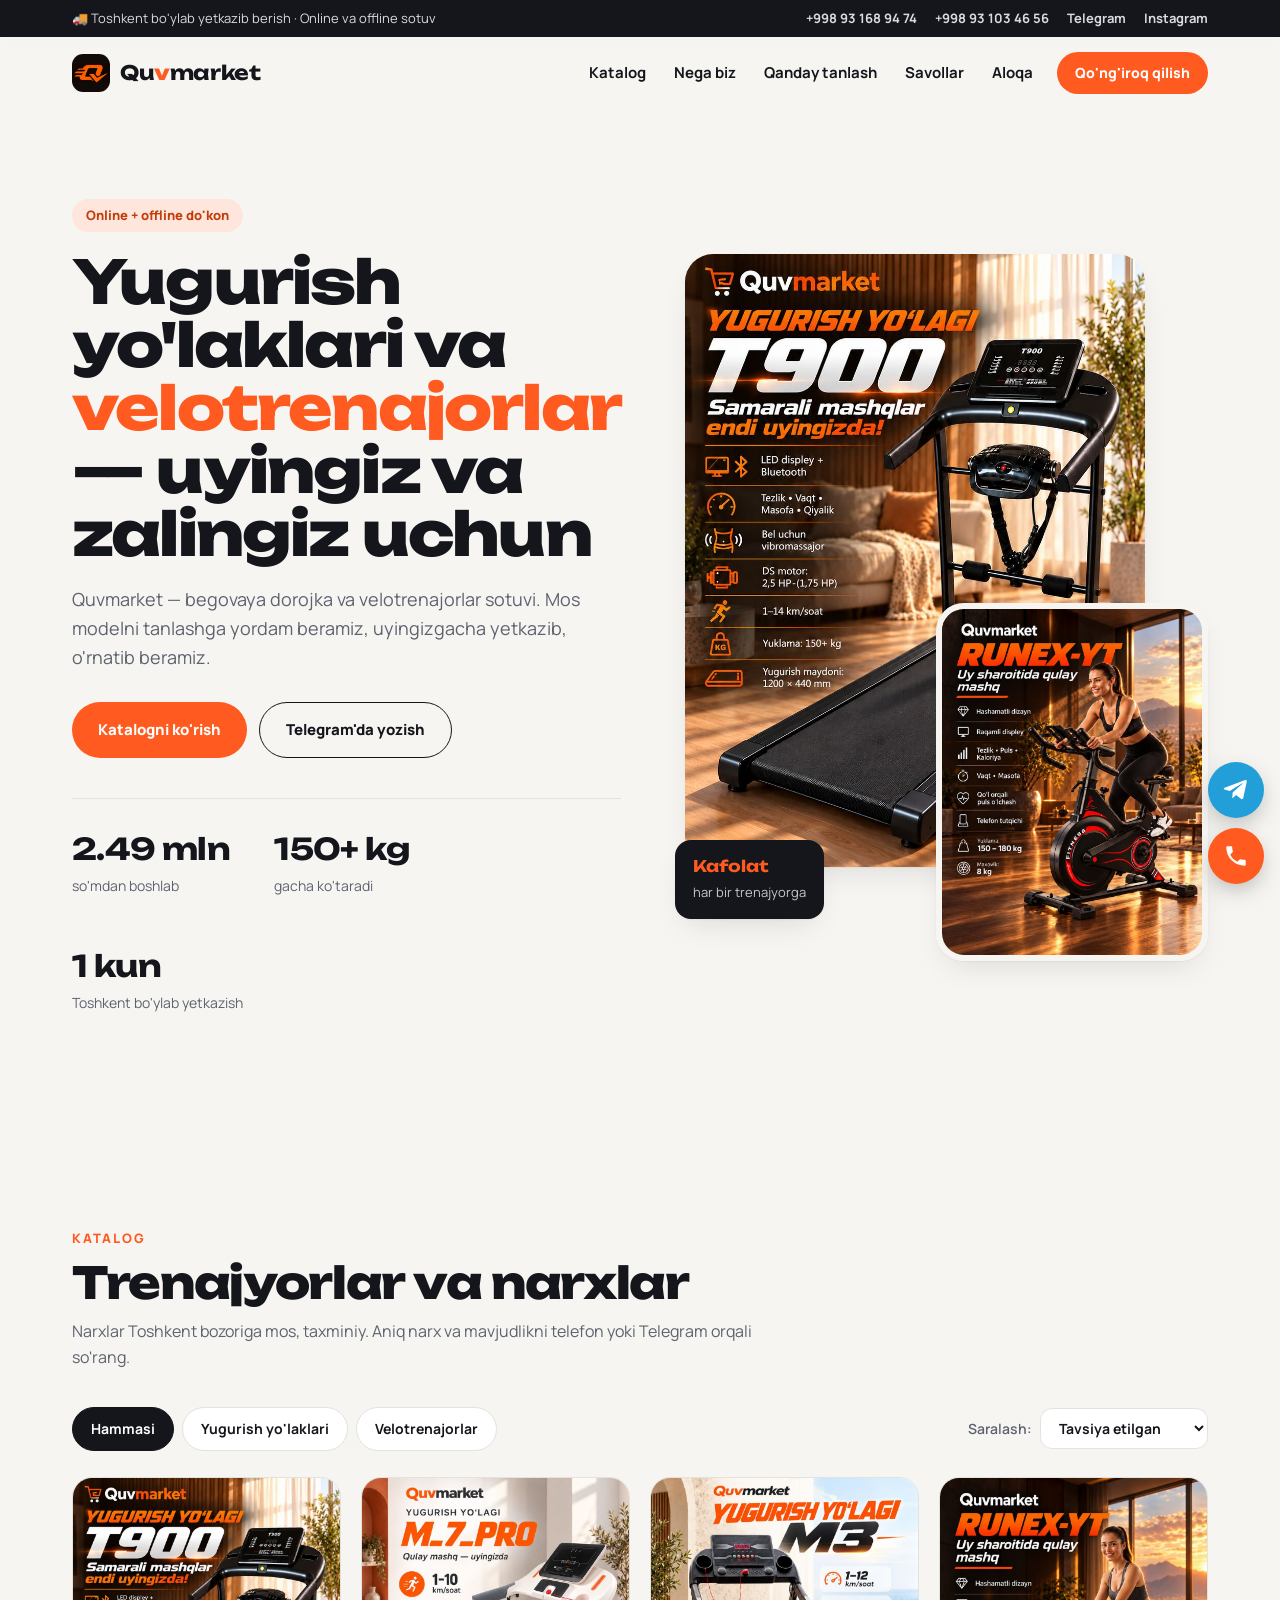
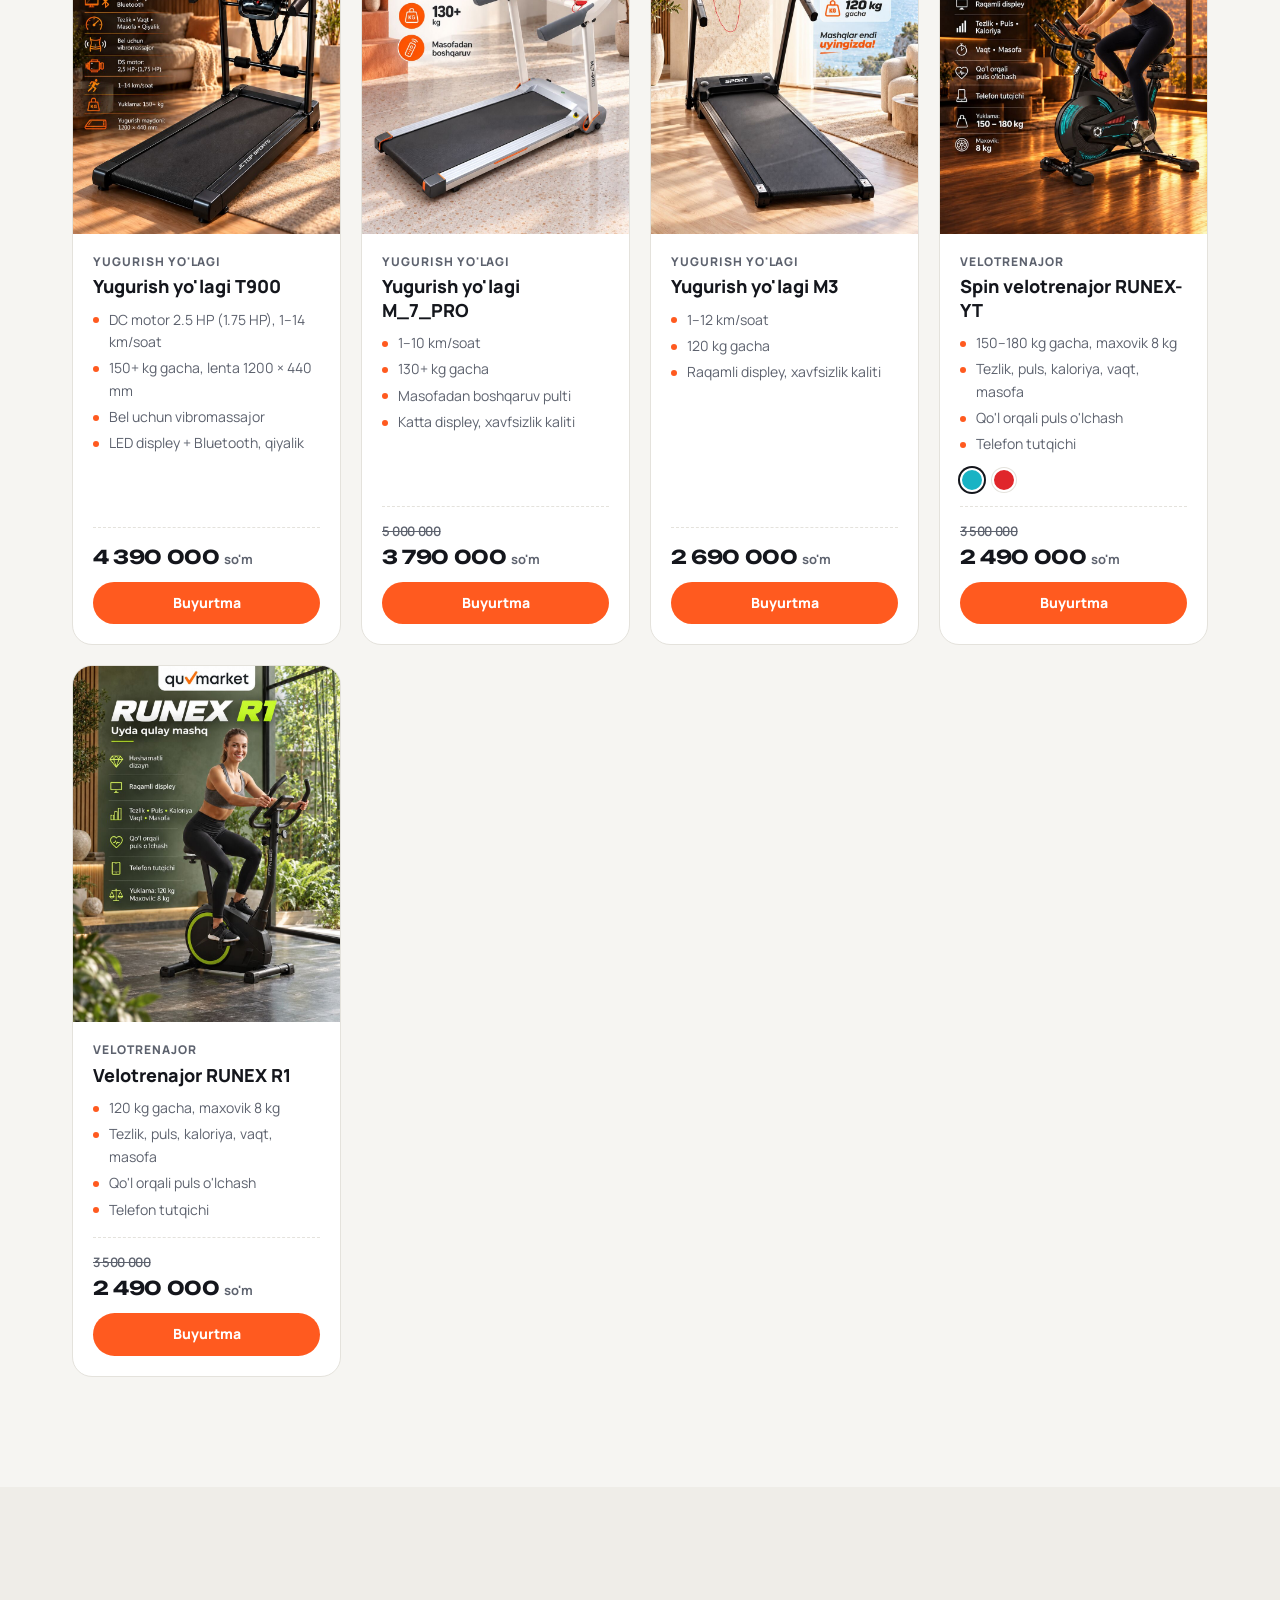
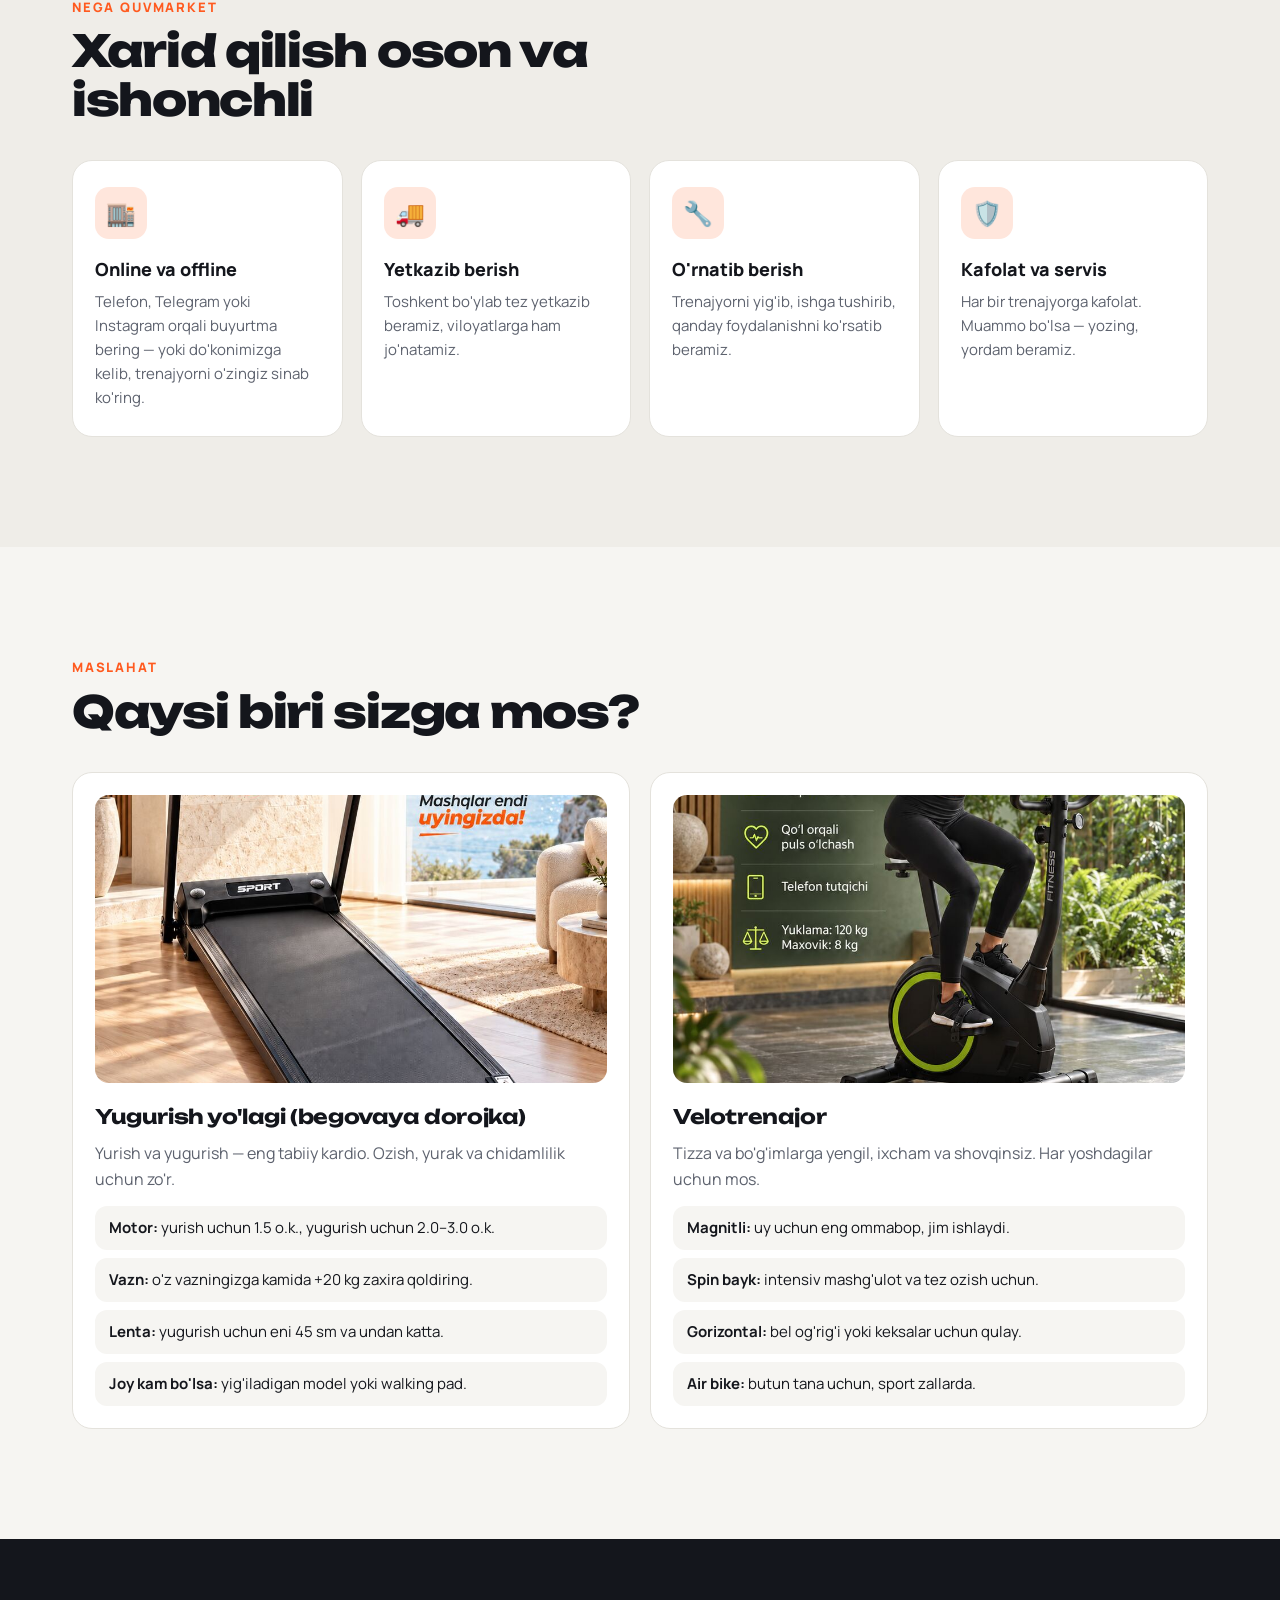
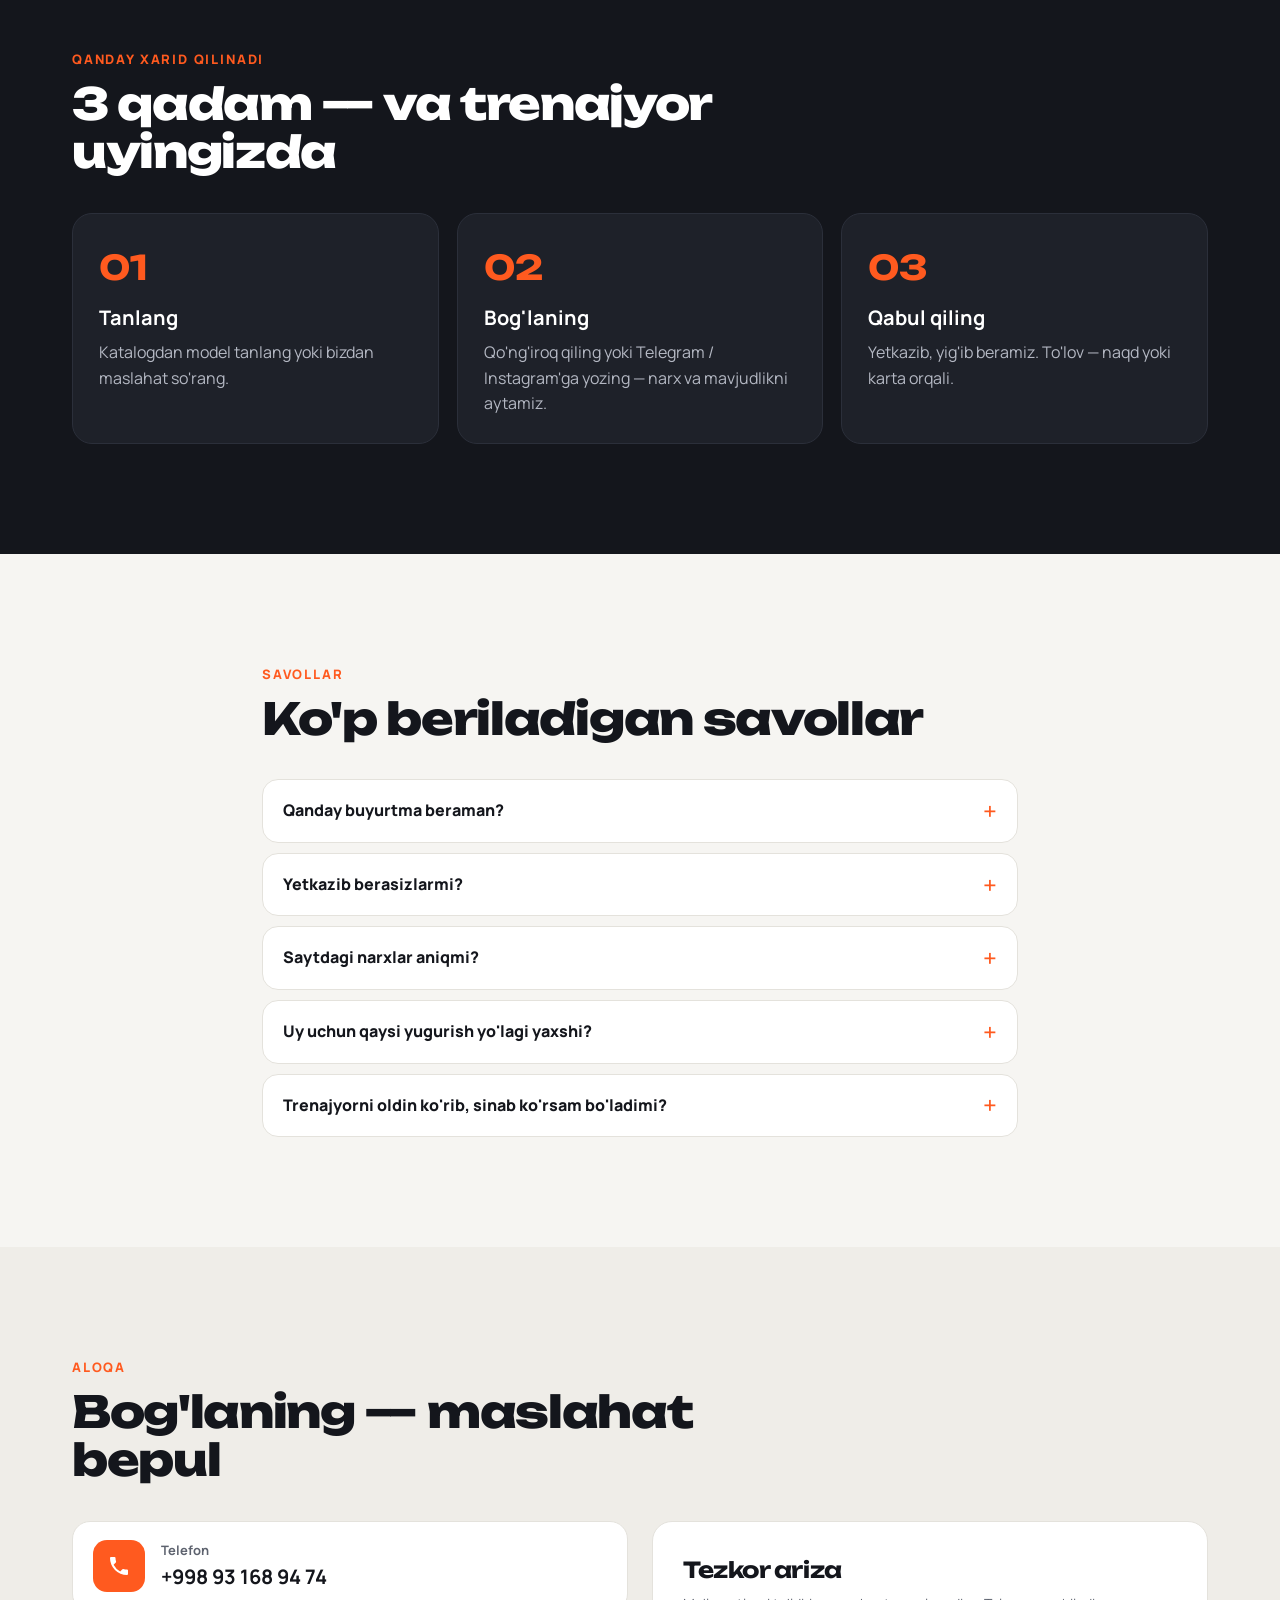
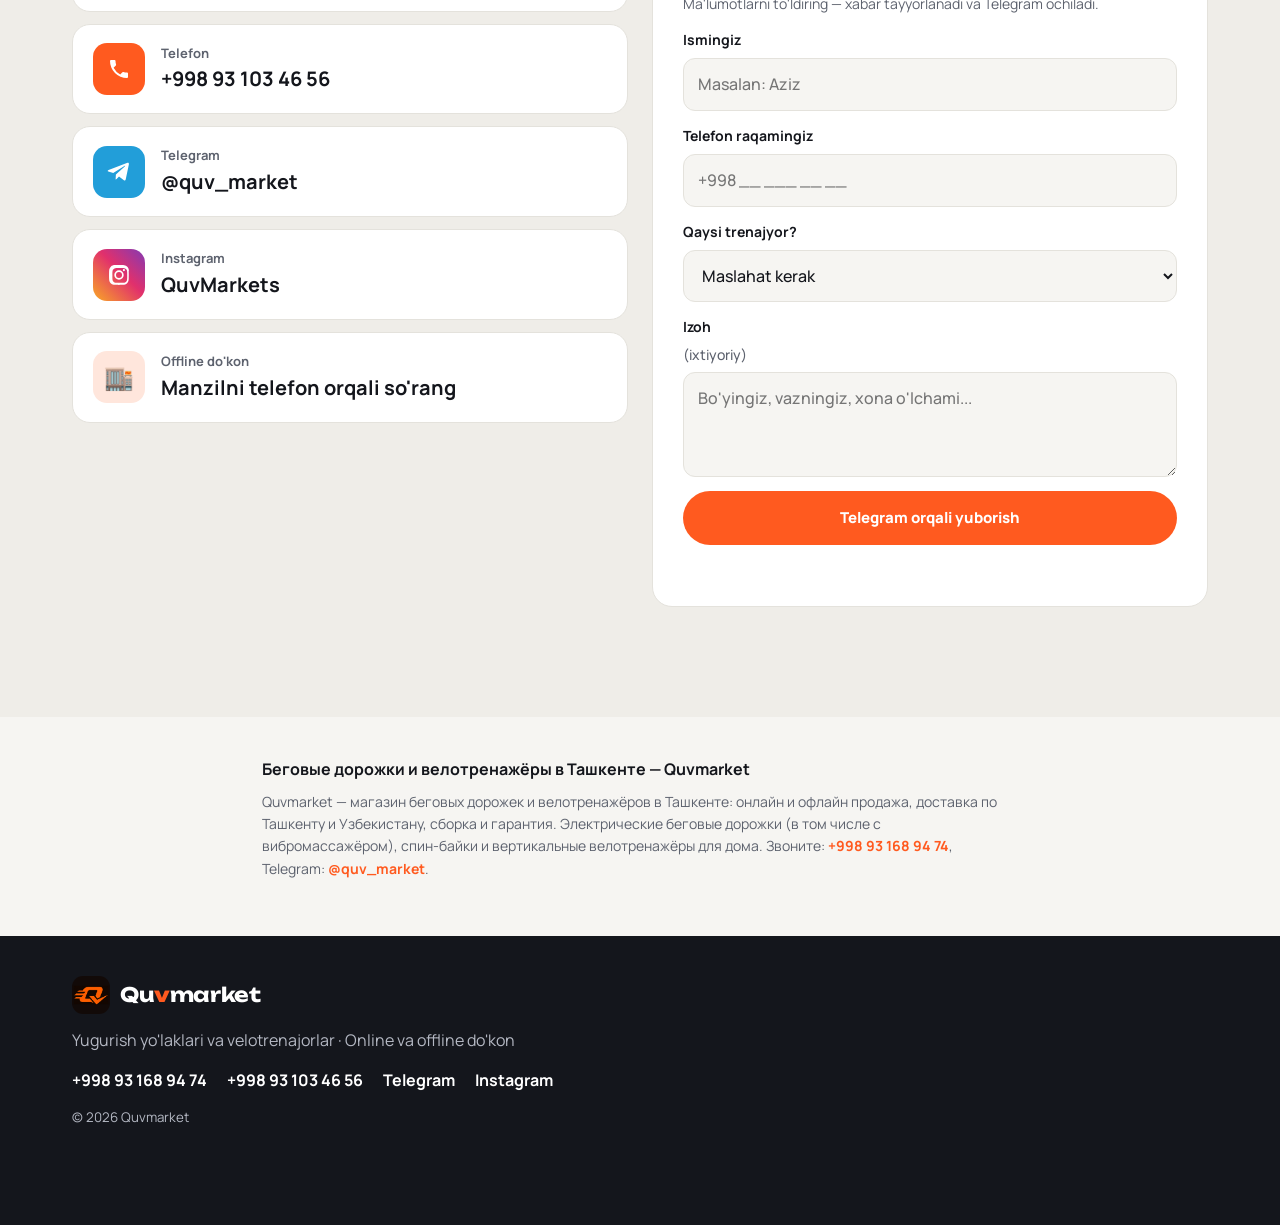
==== quvmarkets/index.html @ feb209aa "Quvmarket: add M_7_PRO treadmill (3 790 000, was 5 000 000) Co-Authored-By: Claude Opus 5.5 <noreply" ====
<!doctype html>
<html lang="uz">
<head>
  <meta charset="utf-8">
  <meta name="viewport" content="width=device-width, initial-scale=1">
  <title>Quvmarket — Yugurish yo'laklari (begovaya dorojka) va velotrenajorlar Toshkentda</title>
  <meta name="description" content="Quvmarket — yugurish yo'laklari (begovaya dorojka) va velotrenajorlar do'koni. Online va offline sotuv, Toshkent bo'ylab yetkazib berish. Narxlar 2 490 000 so'mdan. ☎ +998 93 168 94 74">
  <meta name="keywords" content="begovaya dorojka, yugurish yo'lagi, velotrenajor, беговая дорожка Ташкент, велотренажер Ташкент, trenajyor sotib olish, spin bike, Quvmarket, quvmarkets">
  <meta name="robots" content="index, follow">
  <link rel="canonical" href="https://gaybu11a.github.io/kostafit-site/quvmarkets/">
  <meta name="theme-color" content="#14161c">
  <link rel="icon" href="favicon.png" type="image/png">
  <!-- Google Search Console tasdiqlash kodi (kerak bo'lsa izohdan chiqaring) -->
  <!-- <meta name="google-site-verification" content="KODNI_SHU_YERGA"> -->

  <!-- Telegram / Instagram / Facebook'da ulashilganda ko'rinishi -->
  <meta property="og:type" content="website">
  <meta property="og:locale" content="uz_UZ">
  <meta property="og:site_name" content="Quvmarket">
  <meta property="og:title" content="Quvmarket — Yugurish yo'laklari va velotrenajorlar">
  <meta property="og:description" content="Online va offline do'kon. Uy va zal uchun trenajyorlar, Toshkent bo'ylab yetkazib berish.">
  <meta property="og:url" content="https://gaybu11a.github.io/kostafit-site/quvmarkets/">
  <meta property="og:image" content="https://gaybu11a.github.io/kostafit-site/quvmarkets/img/products/yugurish-yolagi-t900.jpg">
  <meta name="twitter:card" content="summary_large_image">

  <!-- Google uchun do'kon kartochkasi -->
  <script type="application/ld+json">
  {
    "@context": "https://schema.org",
    "@type": "SportingGoodsStore",
    "name": "Quvmarket",
    "description": "Yugurish yo'laklari (begovaya dorojka) va velotrenajorlar do'koni. Online va offline sotuv.",
    "url": "https://gaybu11a.github.io/kostafit-site/quvmarkets/",
    "logo": "https://gaybu11a.github.io/kostafit-site/quvmarkets/img/logo.jpg",
    "image": "https://gaybu11a.github.io/kostafit-site/quvmarkets/img/products/yugurish-yolagi-t900.jpg",
    "telephone": ["+998931689474", "+998931034656"],
    "priceRange": "2 490 000 – 4 390 000 so'm",
    "currenciesAccepted": "UZS",
    "sameAs": ["https://t.me/quv_market", "https://www.instagram.com/quvmarkets/"],
    "address": { "@type": "PostalAddress", "addressLocality": "Toshkent", "addressCountry": "UZ" },
    "areaServed": "UZ"
  }
  </script>
  <script type="application/ld+json">
  {
    "@context": "https://schema.org",
    "@type": "FAQPage",
    "mainEntity": [
      { "@type": "Question", "name": "Qanday buyurtma beraman?",
        "acceptedAnswer": { "@type": "Answer", "text": "+998 93 168 94 74 yoki +998 93 103 46 56 raqamiga qo'ng'iroq qiling yoki Telegram (@quv_market) va Instagram (QuvMarkets) orqali yozing. Do'konimizga kelib ham xarid qilishingiz mumkin." } },
      { "@type": "Question", "name": "Yetkazib berasizlarmi?",
        "acceptedAnswer": { "@type": "Answer", "text": "Ha, Toshkent bo'ylab yetkazib beramiz, viloyatlarga ham jo'natamiz. Narx va muddatni telefon orqali aniqlashtiring." } },
      { "@type": "Question", "name": "Uy uchun qaysi yugurish yo'lagi yaxshi?",
        "acceptedAnswer": { "@type": "Answer", "text": "Ko'pchilik uchun 2.0–2.5 o.k. motorli, 120–130 kg gacha ko'taradigan, yig'iladigan model yetarli. Kam joy bo'lsa — walking pad." } }
    ]
  }
  </script>

  <link rel="preconnect" href="https://fonts.googleapis.com">
  <link rel="preconnect" href="https://fonts.gstatic.com" crossorigin>
  <link href="https://fonts.googleapis.com/css2?family=Unbounded:wght@500;700;800&family=Manrope:wght@400;500;600;700;800&display=swap" rel="stylesheet">
  <link rel="stylesheet" href="css/style.css">
</head>
<body>

  <!-- ===== TOP BAR ===== -->
  <div class="topbar">
    <div class="wrap topbar__inner">
      <span>🚚 Toshkent bo'ylab yetkazib berish · Online va offline sotuv</span>
      <div class="topbar__links">
        <a href="tel:+998931689474">+998 93 168 94 74</a>
        <a href="tel:+998931034656">+998 93 103 46 56</a>
        <a href="https://t.me/quv_market" target="_blank" rel="noopener">Telegram</a>
        <a href="https://www.instagram.com/quvmarkets/" target="_blank" rel="noopener">Instagram</a>
      </div>
    </div>
  </div>

  <!-- ===== NAV ===== -->
  <header class="nav" id="nav">
    <div class="wrap nav__inner">
      <a href="#top" class="logo" aria-label="Quvmarket bosh sahifa">
        <img class="logo__mark" src="img/logo-mark.png" alt="" width="38" height="38">
        <span>Qu<b>v</b>market</span>
      </a>
      <nav class="nav__links" id="navLinks">
        <a href="#katalog">Katalog</a>
        <a href="#afzallik">Nega biz</a>
        <a href="#tanlash">Qanday tanlash</a>
        <a href="#savollar">Savollar</a>
        <a href="#aloqa">Aloqa</a>
      </nav>
      <a href="tel:+998931689474" class="btn btn--sm nav__call">Qo'ng'iroq qilish</a>
      <button class="burger" id="burger" aria-label="Menyu" aria-expanded="false"><span></span><span></span></button>
    </div>
  </header>

  <main>
  <!-- ===== HERO ===== -->
  <section class="hero" id="top">
    <div class="wrap hero__inner">
      <div class="hero__text">
        <p class="pill">Online + offline do'kon</p>
        <h1>Yugurish yo'laklari va <span class="hl">velotrenajorlar</span> — uyingiz va zalingiz uchun</h1>
        <p class="hero__lead">Quvmarket — begovaya dorojka va velotrenajorlar sotuvi. Mos modelni tanlashga yordam beramiz, uyingizgacha yetkazib, o'rnatib beramiz.</p>
        <div class="hero__cta">
          <a href="#katalog" class="btn">Katalogni ko'rish</a>
          <a href="https://t.me/quv_market" target="_blank" rel="noopener" class="btn btn--ghost">Telegram'da yozish</a>
        </div>
        <ul class="hero__facts">
          <li><b>2.49 mln</b><span>so'mdan boshlab</span></li>
          <li><b>150+ kg</b><span>gacha ko'taradi</span></li>
          <li><b>1 kun</b><span>Toshkent bo'ylab yetkazish</span></li>
        </ul>
      </div>
      <div class="hero__media">
        <img class="hero__img hero__img--main" src="img/products/yugurish-yolagi-t900.jpg" alt="T900 yugurish yo'lagi — Quvmarket" width="900" height="1200">
        <img class="hero__img hero__img--side" src="img/products/runex-yt-qizil.jpg" alt="RUNEX-YT velotrenajor — Quvmarket" width="900" height="1200">
        <div class="hero__badge"><b>Kafolat</b><span>har bir trenajyorga</span></div>
      </div>
    </div>
  </section>

  <!-- ===== CATALOG ===== -->
  <section class="section" id="katalog">
    <div class="wrap">
      <div class="section__head">
        <p class="eyebrow">Katalog</p>
        <h2 class="title">Trenajyorlar va narxlar</h2>
        <p class="section__sub">Narxlar Toshkent bozoriga mos, taxminiy. Aniq narx va mavjudlikni telefon yoki Telegram orqali so'rang.</p>
      </div>

      <div class="toolbar">
        <div class="tabs" role="tablist" aria-label="Kategoriya">
          <button class="tab is-active" data-filter="all" role="tab" aria-selected="true">Hammasi</button>
          <button class="tab" data-filter="treadmill" role="tab" aria-selected="false">Yugurish yo'laklari</button>
          <button class="tab" data-filter="bike" role="tab" aria-selected="false">Velotrenajorlar</button>
        </div>
        <label class="sort">
          <span>Saralash:</span>
          <select id="sort">
            <option value="default">Tavsiya etilgan</option>
            <option value="asc">Arzonroq avval</option>
            <option value="desc">Qimmatroq avval</option>
          </select>
        </label>
      </div>

      <div class="grid" id="products">

        <!-- ===== YUGURISH YO'LAKLARI ===== -->
        <article class="card" data-cat="treadmill" data-price="4390000">
          <div class="card__img"><img src="img/products/yugurish-yolagi-t900.jpg" alt="T900 yugurish yo'lagi, vibromassajor bilan" loading="lazy" width="900" height="1200"></div>
          <div class="card__body">
            <p class="card__cat">Yugurish yo'lagi</p>
            <h3>Yugurish yo'lagi T900</h3>
            <ul class="specs"><li>DC motor 2.5 HP (1.75 HP), 1–14 km/soat</li><li>150+ kg gacha, lenta 1200 × 440 mm</li><li>Bel uchun vibromassajor</li><li>LED displey + Bluetooth, qiyalik</li></ul>
            <div class="card__foot"><p class="price">4 390 000 <small>so'm</small></p><button class="btn btn--sm order">Buyurtma</button></div>
          </div>
        </article>

        <article class="card" data-cat="treadmill" data-price="3790000">
          <div class="card__img"><img src="img/products/yugurish-yolagi-m7-pro.jpg" alt="M_7_PRO yugurish yo'lagi" loading="lazy" width="900" height="1200"></div>
          <div class="card__body">
            <p class="card__cat">Yugurish yo'lagi</p>
            <h3>Yugurish yo'lagi M_7_PRO</h3>
            <ul class="specs"><li>1–10 km/soat</li><li>130+ kg gacha</li><li>Masofadan boshqaruv pulti</li><li>Katta displey, xavfsizlik kaliti</li></ul>
            <div class="card__foot"><p class="price"><s class="price__old">5 000 000</s> 3 790 000 <small>so'm</small></p><button class="btn btn--sm order">Buyurtma</button></div>
          </div>
        </article>

        <article class="card" data-cat="treadmill" data-price="2690000">
          <div class="card__img"><img src="img/products/yugurish-yolagi-m3.jpg" alt="M3 yugurish yo'lagi" loading="lazy" width="900" height="1200"></div>
          <div class="card__body">
            <p class="card__cat">Yugurish yo'lagi</p>
            <h3>Yugurish yo'lagi M3</h3>
            <ul class="specs"><li>1–12 km/soat</li><li>120 kg gacha</li><li>Raqamli displey, xavfsizlik kaliti</li></ul>
            <div class="card__foot"><p class="price">2 690 000 <small>so'm</small></p><button class="btn btn--sm order">Buyurtma</button></div>
          </div>
        </article>

        <!-- ===== VELOTRENAJORLAR ===== -->
        <article class="card" data-cat="bike" data-price="2490000">
          <div class="card__img"><img src="img/products/runex-yt-kok.jpg" alt="RUNEX-YT spin velotrenajor" loading="lazy" width="900" height="1200"></div>
          <div class="card__body">
            <p class="card__cat">Velotrenajor</p>
            <h3>Spin velotrenajor RUNEX-YT</h3>
            <ul class="specs"><li>150–180 kg gacha, maxovik 8 kg</li><li>Tezlik, puls, kaloriya, vaqt, masofa</li><li>Qo'l orqali puls o'lchash</li><li>Telefon tutqichi</li></ul>
            <div class="swatches" role="group" aria-label="Rangi">
              <button type="button" class="swatch is-active" style="--c:#19b3c4" data-src="img/products/runex-yt-kok.jpg" aria-pressed="true" title="Ko'k"><span class="sr-only">Ko'k</span></button>
              <button type="button" class="swatch" style="--c:#e0262b" data-src="img/products/runex-yt-qizil.jpg" aria-pressed="false" title="Qizil"><span class="sr-only">Qizil</span></button>
            </div>
            <div class="card__foot"><p class="price"><s class="price__old">3 500 000</s> 2 490 000 <small>so'm</small></p><button class="btn btn--sm order">Buyurtma</button></div>
          </div>
        </article>

        <article class="card" data-cat="bike" data-price="2490000">
          <div class="card__img"><img src="img/products/runex-r1.jpg" alt="RUNEX R1 velotrenajor" loading="lazy" width="900" height="1200"></div>
          <div class="card__body">
            <p class="card__cat">Velotrenajor</p>
            <h3>Velotrenajor RUNEX R1</h3>
            <ul class="specs"><li>120 kg gacha, maxovik 8 kg</li><li>Tezlik, puls, kaloriya, vaqt, masofa</li><li>Qo'l orqali puls o'lchash</li><li>Telefon tutqichi</li></ul>
            <div class="card__foot"><p class="price"><s class="price__old">3 500 000</s> 2 490 000 <small>so'm</small></p><button class="btn btn--sm order">Buyurtma</button></div>
          </div>
        </article>

      </div>
    </div>
  </section>

  <!-- ===== WHY US ===== -->
  <section class="section section--alt" id="afzallik">
    <div class="wrap">
      <div class="section__head">
        <p class="eyebrow">Nega Quvmarket</p>
        <h2 class="title">Xarid qilish oson va ishonchli</h2>
      </div>
      <div class="features">
        <div class="feature"><span class="feature__ico">🏬</span><h3>Online va offline</h3><p>Telefon, Telegram yoki Instagram orqali buyurtma bering — yoki do'konimizga kelib, trenajyorni o'zingiz sinab ko'ring.</p></div>
        <div class="feature"><span class="feature__ico">🚚</span><h3>Yetkazib berish</h3><p>Toshkent bo'ylab tez yetkazib beramiz, viloyatlarga ham jo'natamiz.</p></div>
        <div class="feature"><span class="feature__ico">🔧</span><h3>O'rnatib berish</h3><p>Trenajyorni yig'ib, ishga tushirib, qanday foydalanishni ko'rsatib beramiz.</p></div>
        <div class="feature"><span class="feature__ico">🛡️</span><h3>Kafolat va servis</h3><p>Har bir trenajyorga kafolat. Muammo bo'lsa — yozing, yordam beramiz.</p></div>
      </div>
    </div>
  </section>

  <!-- ===== HOW TO CHOOSE ===== -->
  <section class="section" id="tanlash">
    <div class="wrap">
      <div class="section__head">
        <p class="eyebrow">Maslahat</p>
        <h2 class="title">Qaysi biri sizga mos?</h2>
      </div>
      <div class="choose">
        <div class="choose__card">
          <img src="img/products/yugurish-yolagi-m3.jpg" alt="" loading="lazy" width="900" height="1200">
          <h3>Yugurish yo'lagi (begovaya dorojka)</h3>
          <p>Yurish va yugurish — eng tabiiy kardio. Ozish, yurak va chidamlilik uchun zo'r.</p>
          <ul>
            <li><b>Motor:</b> yurish uchun 1.5 o.k., yugurish uchun 2.0–3.0 o.k.</li>
            <li><b>Vazn:</b> o'z vazningizga kamida +20 kg zaxira qoldiring.</li>
            <li><b>Lenta:</b> yugurish uchun eni 45 sm va undan katta.</li>
            <li><b>Joy kam bo'lsa:</b> yig'iladigan model yoki walking pad.</li>
          </ul>
        </div>
        <div class="choose__card">
          <img src="img/products/runex-r1.jpg" alt="" loading="lazy" width="900" height="1200">
          <h3>Velotrenajor</h3>
          <p>Tizza va bo'g'imlarga yengil, ixcham va shovqinsiz. Har yoshdagilar uchun mos.</p>
          <ul>
            <li><b>Magnitli:</b> uy uchun eng ommabop, jim ishlaydi.</li>
            <li><b>Spin bayk:</b> intensiv mashg'ulot va tez ozish uchun.</li>
            <li><b>Gorizontal:</b> bel og'rig'i yoki keksalar uchun qulay.</li>
            <li><b>Air bike:</b> butun tana uchun, sport zallarda.</li>
          </ul>
        </div>
      </div>
    </div>
  </section>

  <!-- ===== HOW TO BUY ===== -->
  <section class="section section--dark">
    <div class="wrap">
      <div class="section__head">
        <p class="eyebrow">Qanday xarid qilinadi</p>
        <h2 class="title">3 qadam — va trenajyor uyingizda</h2>
      </div>
      <ol class="steps">
        <li><b>01</b><h3>Tanlang</h3><p>Katalogdan model tanlang yoki bizdan maslahat so'rang.</p></li>
        <li><b>02</b><h3>Bog'laning</h3><p>Qo'ng'iroq qiling yoki Telegram / Instagram'ga yozing — narx va mavjudlikni aytamiz.</p></li>
        <li><b>03</b><h3>Qabul qiling</h3><p>Yetkazib, yig'ib beramiz. To'lov — naqd yoki karta orqali.</p></li>
      </ol>
    </div>
  </section>

  <!-- ===== FAQ ===== -->
  <section class="section" id="savollar">
    <div class="wrap wrap--narrow">
      <div class="section__head">
        <p class="eyebrow">Savollar</p>
        <h2 class="title">Ko'p beriladigan savollar</h2>
      </div>
      <div class="faq">
        <details><summary>Qanday buyurtma beraman?</summary><p><a href="tel:+998931689474">+998 93 168 94 74</a> yoki <a href="tel:+998931034656">+998 93 103 46 56</a> raqamiga qo'ng'iroq qiling, Telegram'da <a href="https://t.me/quv_market" target="_blank" rel="noopener">@quv_market</a> ga yoki Instagram'da <a href="https://www.instagram.com/quvmarkets/" target="_blank" rel="noopener">QuvMarkets</a> ga yozing. Do'konimizga kelib ham xarid qilishingiz mumkin.</p></details>
        <details><summary>Yetkazib berasizlarmi?</summary><p>Ha, Toshkent bo'ylab yetkazib beramiz, viloyatlarga ham jo'natamiz. Narx va muddatni telefon orqali aniqlashtiring.</p></details>
        <details><summary>Saytdagi narxlar aniqmi?</summary><p>Narxlar taxminiy va Toshkent bozoriga mos. Kurs va partiyaga qarab o'zgarishi mumkin — aniq narxni bizdan so'rang.</p></details>
        <details><summary>Uy uchun qaysi yugurish yo'lagi yaxshi?</summary><p>Ko'pchilik uchun 2.0–2.5 o.k. motorli, 120–130 kg gacha ko'taradigan, yig'iladigan model yetarli. Kam joy bo'lsa — walking pad.</p></details>
        <details><summary>Trenajyorni oldin ko'rib, sinab ko'rsam bo'ladimi?</summary><p>Albatta. Offline do'konimizga keling — manzil va ish vaqtini telefon yoki Telegram orqali aytamiz.</p></details>
      </div>
    </div>
  </section>

  <!-- ===== CONTACT ===== -->
  <section class="section section--alt" id="aloqa">
    <div class="wrap">
      <div class="section__head">
        <p class="eyebrow">Aloqa</p>
        <h2 class="title">Bog'laning — maslahat bepul</h2>
      </div>
      <div class="contact">
        <div class="contact__cards">
          <a class="ccard" href="tel:+998931689474">
            <span class="ccard__ico ccard__ico--phone" aria-hidden="true"><svg viewBox="0 0 24 24"><path d="M6.6 10.8a15.1 15.1 0 0 0 6.6 6.6l2.2-2.2a1 1 0 0 1 1-.25 11.4 11.4 0 0 0 3.6.57 1 1 0 0 1 1 1V20a1 1 0 0 1-1 1A17 17 0 0 1 3 4a1 1 0 0 1 1-1h3.5a1 1 0 0 1 1 1c0 1.25.2 2.45.57 3.57a1 1 0 0 1-.25 1z"/></svg></span>
            <span><small>Telefon</small><b>+998 93 168 94 74</b></span>
          </a>
          <a class="ccard" href="tel:+998931034656">
            <span class="ccard__ico ccard__ico--phone" aria-hidden="true"><svg viewBox="0 0 24 24"><path d="M6.6 10.8a15.1 15.1 0 0 0 6.6 6.6l2.2-2.2a1 1 0 0 1 1-.25 11.4 11.4 0 0 0 3.6.57 1 1 0 0 1 1 1V20a1 1 0 0 1-1 1A17 17 0 0 1 3 4a1 1 0 0 1 1-1h3.5a1 1 0 0 1 1 1c0 1.25.2 2.45.57 3.57a1 1 0 0 1-.25 1z"/></svg></span>
            <span><small>Telefon</small><b>+998 93 103 46 56</b></span>
          </a>
          <a class="ccard" href="https://t.me/quv_market" target="_blank" rel="noopener">
            <span class="ccard__ico ccard__ico--tg" aria-hidden="true"><svg viewBox="0 0 24 24"><path d="M21.9 4.3 18.7 19.4c-.2 1-.9 1.3-1.8.8l-4.9-3.6-2.4 2.3c-.3.3-.5.5-1 .5l.3-5 9.1-8.2c.4-.4-.1-.6-.6-.2L6.2 13l-4.8-1.5c-1-.3-1-1 .2-1.5L20.5 2.8c.9-.3 1.6.2 1.4 1.5z"/></svg></span>
            <span><small>Telegram</small><b>@quv_market</b></span>
          </a>
          <a class="ccard" href="https://www.instagram.com/quvmarkets/" target="_blank" rel="noopener">
            <span class="ccard__ico ccard__ico--ig" aria-hidden="true"><svg viewBox="0 0 24 24"><path d="M12 7.3a4.7 4.7 0 1 0 0 9.4 4.7 4.7 0 0 0 0-9.4zm0 7.7a3 3 0 1 1 0-6 3 3 0 0 1 0 6zm6-7.9a1.1 1.1 0 1 1-2.2 0 1.1 1.1 0 0 1 2.2 0zM21.9 8c0-1.6-.4-3-1.6-4.2S17.6 2.2 16 2.1c-1.6-.1-6.4-.1-8 0-1.6.1-3 .4-4.2 1.6S2.2 6.4 2.1 8c-.1 1.6-.1 6.4 0 8 .1 1.6.4 3 1.6 4.2s2.6 1.5 4.2 1.6c1.6.1 6.4.1 8 0 1.6-.1 3-.4 4.2-1.6s1.5-2.6 1.6-4.2c.1-1.6.1-6.4 0-8zm-2.1 9.7a3 3 0 0 1-1.7 1.7c-1.2.5-4 .4-5.3.4s-4.1.1-5.3-.4a3 3 0 0 1-1.7-1.7c-.5-1.2-.4-4-.4-5.3s-.1-4.1.4-5.3a3 3 0 0 1 1.7-1.7c1.2-.5 4-.4 5.3-.4s4.1-.1 5.3.4a3 3 0 0 1 1.7 1.7c.5 1.2.4 4 .4 5.3s.1 4.1-.4 5.3z"/></svg></span>
            <span><small>Instagram</small><b>QuvMarkets</b></span>
          </a>
          <div class="ccard ccard--static">
            <span class="ccard__ico" aria-hidden="true">🏬</span>
            <span><small>Offline do'kon</small><b>Manzilni telefon orqali so'rang</b></span>
          </div>
        </div>

        <form class="form" id="orderForm" novalidate>
          <h3>Tezkor ariza</h3>
          <p class="form__hint">Ma'lumotlarni to'ldiring — xabar tayyorlanadi va Telegram ochiladi.</p>
          <label>Ismingiz<input name="name" required placeholder="Masalan: Aziz"></label>
          <label>Telefon raqamingiz<input name="phone" type="tel" required placeholder="+998 __ ___ __ __"></label>
          <label>Qaysi trenajyor?
            <select name="product" id="productSelect"><option value="">Maslahat kerak</option></select>
          </label>
          <label>Izoh <span class="opt">(ixtiyoriy)</span><textarea name="note" rows="3" placeholder="Bo'yingiz, vazningiz, xona o'lchami..."></textarea></label>
          <button class="btn btn--full" type="submit">Telegram orqali yuborish</button>
          <p class="form__msg" id="formMsg" role="status" aria-live="polite"></p>
        </form>
      </div>
    </div>
  </section>

  <!-- ===== SEO (rus tilida qidiruv uchun) ===== -->
  <section class="seo">
    <div class="wrap wrap--narrow">
      <h2>Беговые дорожки и велотренажёры в Ташкенте — Quvmarket</h2>
      <p>Quvmarket — магазин беговых дорожек и велотренажёров в Ташкенте: онлайн и офлайн продажа, доставка по Ташкенту и Узбекистану, сборка и гарантия. Электрические беговые дорожки (в том числе с вибромассажёром), спин-байки и вертикальные велотренажёры для дома. Звоните: <a href="tel:+998931689474">+998 93 168 94 74</a>, Telegram: <a href="https://t.me/quv_market" target="_blank" rel="noopener">@quv_market</a>.</p>
    </div>
  </section>
  </main>

  <!-- ===== FOOTER ===== -->
  <footer class="footer">
    <div class="wrap footer__inner">
      <a href="#top" class="logo logo--light"><img class="logo__mark" src="img/logo-mark.png" alt="" width="38" height="38"><span>Qu<b>v</b>market</span></a>
      <p>Yugurish yo'laklari va velotrenajorlar · Online va offline do'kon</p>
      <div class="footer__links">
        <a href="tel:+998931689474">+998 93 168 94 74</a>
        <a href="tel:+998931034656">+998 93 103 46 56</a>
        <a href="https://t.me/quv_market" target="_blank" rel="noopener">Telegram</a>
        <a href="https://www.instagram.com/quvmarkets/" target="_blank" rel="noopener">Instagram</a>
      </div>
      <small>© <span id="year">2026</span> Quvmarket</small>
    </div>
  </footer>

  <!-- ===== FLOATING CONTACTS ===== -->
  <div class="fab">
    <a href="https://t.me/quv_market" target="_blank" rel="noopener" class="fab__btn fab__btn--tg" aria-label="Telegram'da yozish"><svg viewBox="0 0 24 24"><path d="M21.9 4.3 18.7 19.4c-.2 1-.9 1.3-1.8.8l-4.9-3.6-2.4 2.3c-.3.3-.5.5-1 .5l.3-5 9.1-8.2c.4-.4-.1-.6-.6-.2L6.2 13l-4.8-1.5c-1-.3-1-1 .2-1.5L20.5 2.8c.9-.3 1.6.2 1.4 1.5z"/></svg></a>
    <a href="tel:+998931689474" class="fab__btn fab__btn--phone" aria-label="Qo'ng'iroq qilish"><svg viewBox="0 0 24 24"><path d="M6.6 10.8a15.1 15.1 0 0 0 6.6 6.6l2.2-2.2a1 1 0 0 1 1-.25 11.4 11.4 0 0 0 3.6.57 1 1 0 0 1 1 1V20a1 1 0 0 1-1 1A17 17 0 0 1 3 4a1 1 0 0 1 1-1h3.5a1 1 0 0 1 1 1c0 1.25.2 2.45.57 3.57a1 1 0 0 1-.25 1z"/></svg></a>
  </div>

  <!-- ===== ORDER MODAL ===== -->
  <div class="modal" id="modal" hidden>
    <div class="modal__box" role="dialog" aria-modal="true" aria-labelledby="modalTitle">
      <button class="modal__close" id="modalClose" aria-label="Yopish">×</button>
      <p class="eyebrow">Buyurtma</p>
      <h3 id="modalTitle">Mahsulot</h3>
      <p class="modal__price" id="modalPrice"></p>
      <p class="modal__hint">Qulay usulni tanlang. Telegram tugmasini bossangiz, buyurtma matni nusxalanadi — chatga joylashtiring (Paste).</p>
      <div class="modal__actions">
        <a class="btn btn--full" href="tel:+998931689474">📞 Qo'ng'iroq qilish</a>
        <a class="btn btn--full btn--tg" id="modalTg" href="https://t.me/quv_market" target="_blank" rel="noopener">Telegram'da yozish</a>
        <a class="btn btn--full btn--ig" href="https://ig.me/m/quvmarkets" target="_blank" rel="noopener">Instagram'da yozish</a>
      </div>
    </div>
  </div>

  <script src="js/main.js"></script>
</body>
</html>
---- quvmarkets/css/style.css ----
:root {
  --bg: #f6f5f2;
  --surface: #ffffff;
  --ink: #14161c;
  --muted: #5d626e;
  --line: #e4e2dc;
  --accent: #ff5a1f;
  --accent-2: #ff7a45;
  --dark: #14161c;
  --tg: #229ed9;
  --radius: 20px;
  --head: "Unbounded", system-ui, sans-serif;
  --body: "Manrope", system-ui, sans-serif;
  --shadow: 0 1px 2px rgba(20,22,28,.04), 0 12px 32px -12px rgba(20,22,28,.14);
}

*, *::before, *::after { box-sizing: border-box; margin: 0; padding: 0; }
html { scroll-behavior: smooth; scroll-padding-top: 80px; overflow-x: clip; }
body { background: var(--bg); color: var(--ink); font-family: var(--body); line-height: 1.6; overflow-x: clip; -webkit-font-smoothing: antialiased; }
img { display: block; max-width: 100%; height: auto; }
a { color: inherit; text-decoration: none; }
button, input, select, textarea { font: inherit; color: inherit; }
button { background: none; border: 0; cursor: pointer; }

.wrap { width: 100%; max-width: 1200px; margin: 0 auto; padding: 0 clamp(16px, 4vw, 32px); }
.wrap--narrow { max-width: 820px; }

/* ---------- buttons ---------- */
.btn { display: inline-flex; align-items: center; justify-content: center; gap: 8px; padding: 15px 26px; border-radius: 999px; background: var(--accent); color: #fff; font-weight: 800; font-size: 15px; white-space: nowrap; transition: transform .2s, box-shadow .2s, background .2s; }
.btn:hover { background: var(--accent-2); transform: translateY(-2px); box-shadow: 0 10px 24px -8px rgba(255,90,31,.6); }
.btn--ghost { background: transparent; color: var(--ink); border: 1.5px solid var(--ink); }
.btn--ghost:hover { background: var(--ink); color: #fff; box-shadow: none; }
.btn--sm { padding: 10px 18px; font-size: 14px; }
.btn--full { width: 100%; }
.btn--tg { background: var(--tg); }
.btn--tg:hover { background: #1b8cc2; box-shadow: 0 10px 24px -8px rgba(34,158,217,.6); }
.btn--ig { background: linear-gradient(45deg, #f9a825, #e1306c 55%, #833ab4); }
.btn--ig:hover { background: linear-gradient(45deg, #f9a825, #e1306c 55%, #833ab4); box-shadow: 0 10px 24px -8px rgba(225,48,108,.6); }

/* ---------- top bar & nav ---------- */
.topbar { background: var(--dark); color: #d9dbe2; font-size: 13px; }
.topbar__inner { display: flex; justify-content: space-between; align-items: center; gap: 16px; padding-top: 8px; padding-bottom: 8px; }
.topbar__links { display: flex; gap: 18px; font-weight: 700; }
.topbar__links a { white-space: nowrap; }
.topbar__links a:hover { color: var(--accent); }

.nav { position: sticky; top: 0; z-index: 40; background: rgba(246,245,242,.88); backdrop-filter: blur(12px); border-bottom: 1px solid transparent; transition: border-color .3s; }
.nav.is-scrolled { border-color: var(--line); }
.nav__inner { display: flex; align-items: center; gap: 24px; height: 72px; }
.logo { display: inline-flex; align-items: center; gap: 10px; font-family: var(--head); font-weight: 700; font-size: 20px; letter-spacing: -.02em; }
.logo b { color: var(--accent); font-weight: 800; }
.logo__mark { display: grid; place-items: center; width: 38px; height: 38px; border-radius: 11px; background: var(--ink); color: var(--accent); font-weight: 800; font-size: 20px; }
.logo--light { color: #fff; }
.logo--light .logo__mark { background: var(--accent); color: #fff; }
img.logo__mark { object-fit: cover; background: #120a08; }
.nav__links { display: flex; gap: 28px; margin-left: auto; font-weight: 700; font-size: 15px; }
.nav__links a { position: relative; padding: 6px 0; }
.nav__links a::after { content: ""; position: absolute; left: 0; bottom: 0; width: 100%; height: 2px; background: var(--accent); transform: scaleX(0); transform-origin: left; transition: transform .25s; }
.nav__links a:hover::after { transform: scaleX(1); }
.burger { display: none; width: 44px; height: 44px; position: relative; margin-left: 4px; }
.burger span { position: absolute; left: 11px; width: 22px; height: 2px; background: var(--ink); transition: transform .3s, top .3s; }
.burger span:first-child { top: 17px; }
.burger span:last-child { top: 25px; }
.burger[aria-expanded="true"] span:first-child { top: 21px; transform: rotate(45deg); }
.burger[aria-expanded="true"] span:last-child { top: 21px; transform: rotate(-45deg); }

/* ---------- hero ---------- */
.hero { padding: clamp(40px, 7vw, 90px) 0 clamp(56px, 8vw, 110px); }
.hero__inner { display: grid; grid-template-columns: 1.05fr 1fr; gap: clamp(32px, 5vw, 64px); align-items: center; }
.pill { display: inline-block; padding: 6px 14px; border-radius: 999px; background: #ffe6dc; color: #c23d0b; font-weight: 800; font-size: 13px; margin-bottom: 18px; }
.hero h1 { font-family: var(--head); font-weight: 800; font-size: clamp(32px, 5.2vw, 60px); line-height: 1.05; letter-spacing: -.03em; }
.hl { color: var(--accent); }
.hero__lead { margin-top: 20px; font-size: clamp(16px, 1.6vw, 18px); color: var(--muted); max-width: 52ch; }
.hero__cta { display: flex; flex-wrap: wrap; gap: 12px; margin-top: 30px; }
.hero__facts { list-style: none; display: flex; flex-wrap: wrap; gap: clamp(20px, 4vw, 44px); margin-top: 40px; padding-top: 26px; border-top: 1px solid var(--line); }
.hero__facts b { display: block; font-family: var(--head); font-size: clamp(22px, 2.6vw, 30px); letter-spacing: -.02em; }
.hero__facts span { font-size: 14px; color: var(--muted); }
.hero__media { position: relative; padding-bottom: 18%; }
.hero__img { border-radius: 28px; box-shadow: var(--shadow); }
.hero__img--main { width: 88%; }
.hero__img--side { position: absolute; width: 52%; right: 0; bottom: 0; border: 6px solid var(--bg); }
.hero__badge { position: absolute; left: -10px; bottom: 6%; background: var(--ink); color: #fff; padding: 14px 18px; border-radius: 16px; box-shadow: var(--shadow); }
.hero__badge b { display: block; font-family: var(--head); color: var(--accent); }
.hero__badge span { font-size: 13px; color: #c5c8d0; }

/* ---------- sections ---------- */
.section { padding: clamp(64px, 9vw, 110px) 0; }
.section--alt { background: #efede8; }
.section--dark { background: var(--dark); color: #fff; }
.section__head { margin-bottom: 36px; max-width: 720px; }
.eyebrow { font-size: 13px; font-weight: 800; letter-spacing: .14em; text-transform: uppercase; color: var(--accent); margin-bottom: 10px; }
.title { font-family: var(--head); font-weight: 800; font-size: clamp(26px, 3.8vw, 44px); line-height: 1.1; letter-spacing: -.03em; }
.section__sub { margin-top: 12px; color: var(--muted); }

/* ---------- catalog ---------- */
.toolbar { display: flex; flex-wrap: wrap; justify-content: space-between; align-items: center; gap: 14px; margin-bottom: 26px; }
.tabs { display: flex; flex-wrap: wrap; gap: 8px; }
.tab { padding: 10px 18px; border-radius: 999px; background: var(--surface); border: 1.5px solid var(--line); font-weight: 700; font-size: 14px; transition: background .2s, color .2s, border-color .2s; }
.tab:hover { border-color: var(--ink); }
.tab.is-active { background: var(--ink); color: #fff; border-color: var(--ink); }
.sort { display: flex; align-items: center; gap: 8px; font-size: 14px; color: var(--muted); font-weight: 600; }
.sort select { padding: 9px 14px; border-radius: 12px; border: 1.5px solid var(--line); background: var(--surface); color: var(--ink); font-weight: 700; }

.grid { display: grid; grid-template-columns: repeat(auto-fill, minmax(260px, 1fr)); gap: 20px; }
.card { position: relative; display: flex; flex-direction: column; background: var(--surface); border-radius: var(--radius); overflow: hidden; border: 1px solid var(--line); transition: transform .25s, box-shadow .25s; }
.card:hover { transform: translateY(-4px); box-shadow: var(--shadow); }
.card[hidden] { display: none; }
.card__img { aspect-ratio: 3 / 4; overflow: hidden; background: #eceae5; }
.card__img img { width: 100%; height: 100%; object-fit: cover; transition: transform .5s; }
.card:hover .card__img img { transform: scale(1.04); }
.card__body { display: flex; flex-direction: column; flex: 1; padding: 18px 20px 20px; }
.card__cat { font-size: 12px; font-weight: 800; letter-spacing: .08em; text-transform: uppercase; color: var(--muted); }
.card h3 { font-size: 18px; line-height: 1.3; margin: 4px 0 10px; font-weight: 800; }
.specs { list-style: none; display: grid; gap: 4px; font-size: 14px; color: var(--muted); margin-bottom: 16px; }
.specs li { padding-left: 16px; position: relative; }
.specs li::before { content: ""; position: absolute; left: 0; top: .62em; width: 6px; height: 6px; border-radius: 50%; background: var(--accent); }
.card__foot { margin-top: auto; display: flex; flex-wrap: wrap; align-items: center; justify-content: space-between; gap: 10px; padding-top: 14px; border-top: 1px dashed var(--line); }
.price { font-family: var(--head); font-weight: 700; font-size: 19px; letter-spacing: -.02em; white-space: nowrap; }
.price__old { display: block; font-family: var(--body); font-size: 13px; font-weight: 600; color: var(--muted); }
.price--ask { font-size: 16px; color: var(--accent); }
.swatches { display: flex; gap: 8px; margin: -4px 0 14px; }
.swatch { width: 24px; height: 24px; border-radius: 50%; border: 2px solid var(--surface); background: var(--c); box-shadow: 0 0 0 1px var(--line); cursor: pointer; padding: 0; }
.swatch.is-active { box-shadow: 0 0 0 2px var(--ink); }
.price small { font-family: var(--body); font-size: 13px; color: var(--muted); font-weight: 700; }
.card__foot .btn { flex: 1 0 auto; }
.card__foot .price { flex: 1 0 auto; }
.badge { position: absolute; top: 14px; left: 14px; z-index: 2; padding: 5px 11px; border-radius: 999px; background: #fff; font-size: 12px; font-weight: 800; box-shadow: 0 2px 8px rgba(0,0,0,.08); }
.badge--hot { background: var(--accent); color: #fff; }
.badge--dark { background: var(--ink); color: #fff; }

/* ---------- features ---------- */
.features { display: grid; grid-template-columns: repeat(4, 1fr); gap: 18px; }
.feature { background: var(--surface); border-radius: var(--radius); padding: 26px 22px; border: 1px solid var(--line); }
.feature__ico { display: grid; place-items: center; width: 52px; height: 52px; border-radius: 14px; background: #ffe6dc; font-size: 24px; margin-bottom: 16px; }
.feature h3 { font-size: 18px; font-weight: 800; margin-bottom: 6px; }
.feature p { color: var(--muted); font-size: 15px; }

/* ---------- choose ---------- */
.choose { display: grid; grid-template-columns: 1fr 1fr; gap: 20px; }
.choose__card { background: var(--surface); border-radius: var(--radius); border: 1px solid var(--line); padding: 22px; }
.choose__card img { border-radius: 14px; margin-bottom: 18px; aspect-ratio: 16 / 9; object-fit: cover; object-position: 50% 75%; width: 100%; }
.choose__card h3 { font-family: var(--head); font-size: 20px; letter-spacing: -.02em; margin-bottom: 8px; }
.choose__card > p { color: var(--muted); margin-bottom: 14px; }
.choose__card ul { list-style: none; display: grid; gap: 8px; }
.choose__card li { padding: 10px 14px; background: var(--bg); border-radius: 12px; font-size: 15px; }

/* ---------- steps ---------- */
.steps { list-style: none; display: grid; grid-template-columns: repeat(3, 1fr); gap: 18px; }
.steps li { padding: 26px; border-radius: var(--radius); background: #1e2129; border: 1px solid #2b2f3a; }
.steps b { font-family: var(--head); font-size: 34px; color: var(--accent); }
.steps h3 { font-size: 20px; margin: 8px 0 6px; }
.steps p { color: #b4b8c3; }

/* ---------- FAQ ---------- */
.faq { display: grid; gap: 10px; }
.faq details { background: var(--surface); border: 1px solid var(--line); border-radius: 16px; padding: 0 20px; }
.faq summary { list-style: none; cursor: pointer; padding: 18px 32px 18px 0; font-weight: 800; position: relative; }
.faq summary::-webkit-details-marker { display: none; }
.faq summary::after { content: "+"; position: absolute; right: 0; top: 50%; transform: translateY(-50%); font-size: 24px; font-weight: 500; color: var(--accent); transition: transform .2s; }
.faq details[open] summary::after { transform: translateY(-50%) rotate(45deg); }
.faq details p { padding-bottom: 18px; color: var(--muted); }
.faq a, .seo a { color: var(--accent); font-weight: 700; }

/* ---------- contact ---------- */
.contact { display: grid; grid-template-columns: 1fr 1fr; gap: 24px; align-items: start; }
.contact__cards { display: grid; gap: 12px; }
.ccard { display: flex; align-items: center; gap: 16px; padding: 18px 20px; background: var(--surface); border: 1px solid var(--line); border-radius: 18px; transition: transform .2s, box-shadow .2s; }
a.ccard:hover { transform: translateY(-2px); box-shadow: var(--shadow); }
.ccard small { display: block; color: var(--muted); font-weight: 700; font-size: 13px; }
.ccard b { font-size: clamp(16px, 2vw, 20px); }
.ccard__ico { flex: none; display: grid; place-items: center; width: 52px; height: 52px; border-radius: 14px; background: #ffe6dc; font-size: 24px; }
.ccard__ico svg { width: 24px; height: 24px; fill: #fff; }
.ccard__ico--phone { background: var(--accent); }
.ccard__ico--tg { background: var(--tg); }
.ccard__ico--ig { background: linear-gradient(45deg, #f9a825, #e1306c 55%, #833ab4); }

.form { background: var(--surface); border-radius: var(--radius); border: 1px solid var(--line); padding: clamp(20px, 3vw, 30px); display: grid; gap: 14px; }
.form h3 { font-family: var(--head); font-size: 22px; letter-spacing: -.02em; }
.form__hint { color: var(--muted); font-size: 14px; margin-top: -8px; }
.form label { display: grid; gap: 6px; font-weight: 700; font-size: 14px; }
.opt { color: var(--muted); font-weight: 500; }
.form input, .form select, .form textarea { width: 100%; padding: 13px 14px; border-radius: 12px; border: 1.5px solid var(--line); background: var(--bg); font-size: 16px; font-weight: 500; transition: border-color .2s; }
.form input:focus, .form select:focus, .form textarea:focus { outline: none; border-color: var(--accent); }
.form input.is-invalid { border-color: #d92d20; }
.form textarea { resize: vertical; }
.form__msg { font-size: 14px; font-weight: 700; color: #138a4e; min-height: 1.2em; }
.form__msg.is-error { color: #d92d20; }

/* ---------- SEO text & footer ---------- */
.seo { padding: 40px 0 56px; color: var(--muted); font-size: 14px; }
.seo h2 { font-size: 16px; color: var(--ink); margin-bottom: 8px; }
.footer { background: var(--dark); color: #b4b8c3; padding: 40px 0 96px; }
.footer__inner { display: grid; gap: 14px; justify-items: start; }
.footer__links { display: flex; flex-wrap: wrap; gap: 20px; font-weight: 700; color: #fff; }
.footer__links a:hover { color: var(--accent); }

/* ---------- floating buttons ---------- */
.fab { position: fixed; right: 16px; bottom: 16px; z-index: 45; display: grid; gap: 10px; }
.fab__btn { display: grid; place-items: center; width: 56px; height: 56px; border-radius: 50%; box-shadow: 0 8px 24px -6px rgba(0,0,0,.35); transition: transform .2s; }
.fab__btn:hover { transform: scale(1.08); }
.fab__btn svg { width: 26px; height: 26px; fill: #fff; }
.fab__btn--tg { background: var(--tg); }
.fab__btn--phone { background: var(--accent); animation: ring 2.4s infinite; }
@keyframes ring { 0%, 100% { box-shadow: 0 0 0 0 rgba(255,90,31,.5); } 60% { box-shadow: 0 0 0 14px rgba(255,90,31,0); } }

/* ---------- modal ---------- */
.modal { position: fixed; inset: 0; z-index: 60; display: grid; place-items: center; padding: 16px; background: rgba(20,22,28,.6); backdrop-filter: blur(4px); }
.modal[hidden] { display: none; }
.modal__box { position: relative; width: 100%; max-width: 420px; background: var(--surface); border-radius: 24px; padding: 28px 24px 24px; animation: pop .25s ease-out; }
@keyframes pop { from { transform: translateY(16px); opacity: 0; } }
.modal__close { position: absolute; top: 10px; right: 12px; width: 40px; height: 40px; font-size: 28px; line-height: 1; color: var(--muted); }
.modal h3 { font-family: var(--head); font-size: 20px; letter-spacing: -.02em; padding-right: 30px; }
.modal__price { font-family: var(--head); font-size: 22px; color: var(--accent); margin: 6px 0 10px; }
.modal__hint { font-size: 14px; color: var(--muted); margin-bottom: 18px; }
.modal__actions { display: grid; gap: 10px; }

/* ---------- reveal ---------- */
.reveal { opacity: 0; transform: translateY(24px); transition: opacity .7s ease, transform .7s ease; }
.reveal.is-in { opacity: 1; transform: none; }

/* ---------- responsive ---------- */
@media (max-width: 1000px) {
  .features { grid-template-columns: 1fr 1fr; }
  .nav__call { display: none; }
}
@media (max-width: 860px) {
  .hero__inner, .choose, .contact { grid-template-columns: 1fr; }
  .hero__media { max-width: 560px; }
  .steps { grid-template-columns: 1fr; }
  .burger { display: block; margin-left: auto; }
  .nav__links { position: absolute; top: 72px; left: 0; right: 0; flex-direction: column; gap: 0; margin: 0; padding: 8px 16px 16px; background: var(--bg); border-bottom: 1px solid var(--line); box-shadow: 0 16px 24px -16px rgba(0,0,0,.2); display: none; }
  .nav__links.is-open { display: flex; }
  .nav__links a { padding: 14px 4px; border-bottom: 1px solid var(--line); }
  .nav__links a::after { display: none; }
  .topbar__inner > span { display: none; }
  .topbar__links { width: 100%; justify-content: space-between; gap: 10px; }
  .topbar__links a[href="tel:+998931034656"] { display: none; }
}
@media (max-width: 520px) {
  .features { grid-template-columns: 1fr; }
  .hero__cta .btn { flex: 1 1 100%; }
  .hero__badge { left: 0; }
  .grid { grid-template-columns: 1fr; }
}
@media (prefers-reduced-motion: reduce) {
  html { scroll-behavior: auto; }
  *, *::before, *::after { animation: none !important; transition: none !important; }
  .reveal { opacity: 1; transform: none; }
}

.sr-only { position: absolute; width: 1px; height: 1px; padding: 0; margin: -1px; overflow: hidden; clip: rect(0 0 0 0); white-space: nowrap; border: 0; }
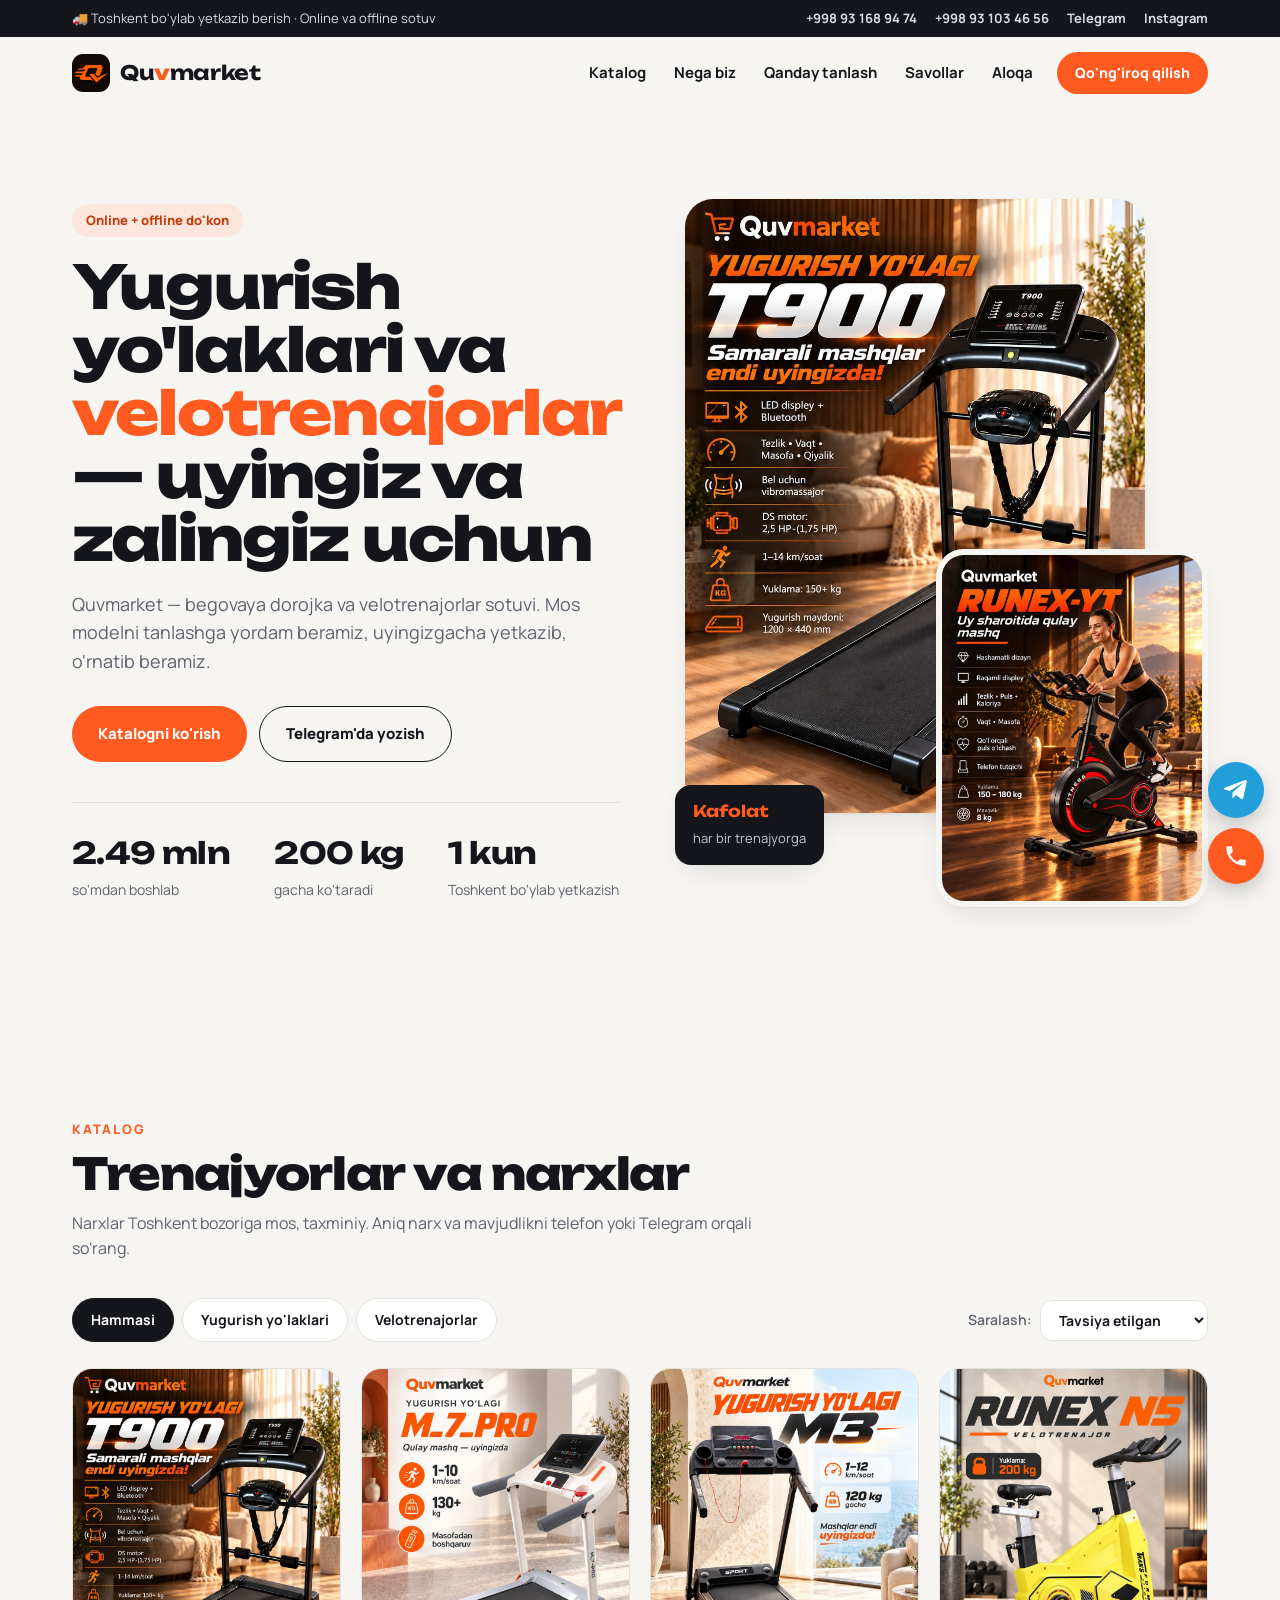
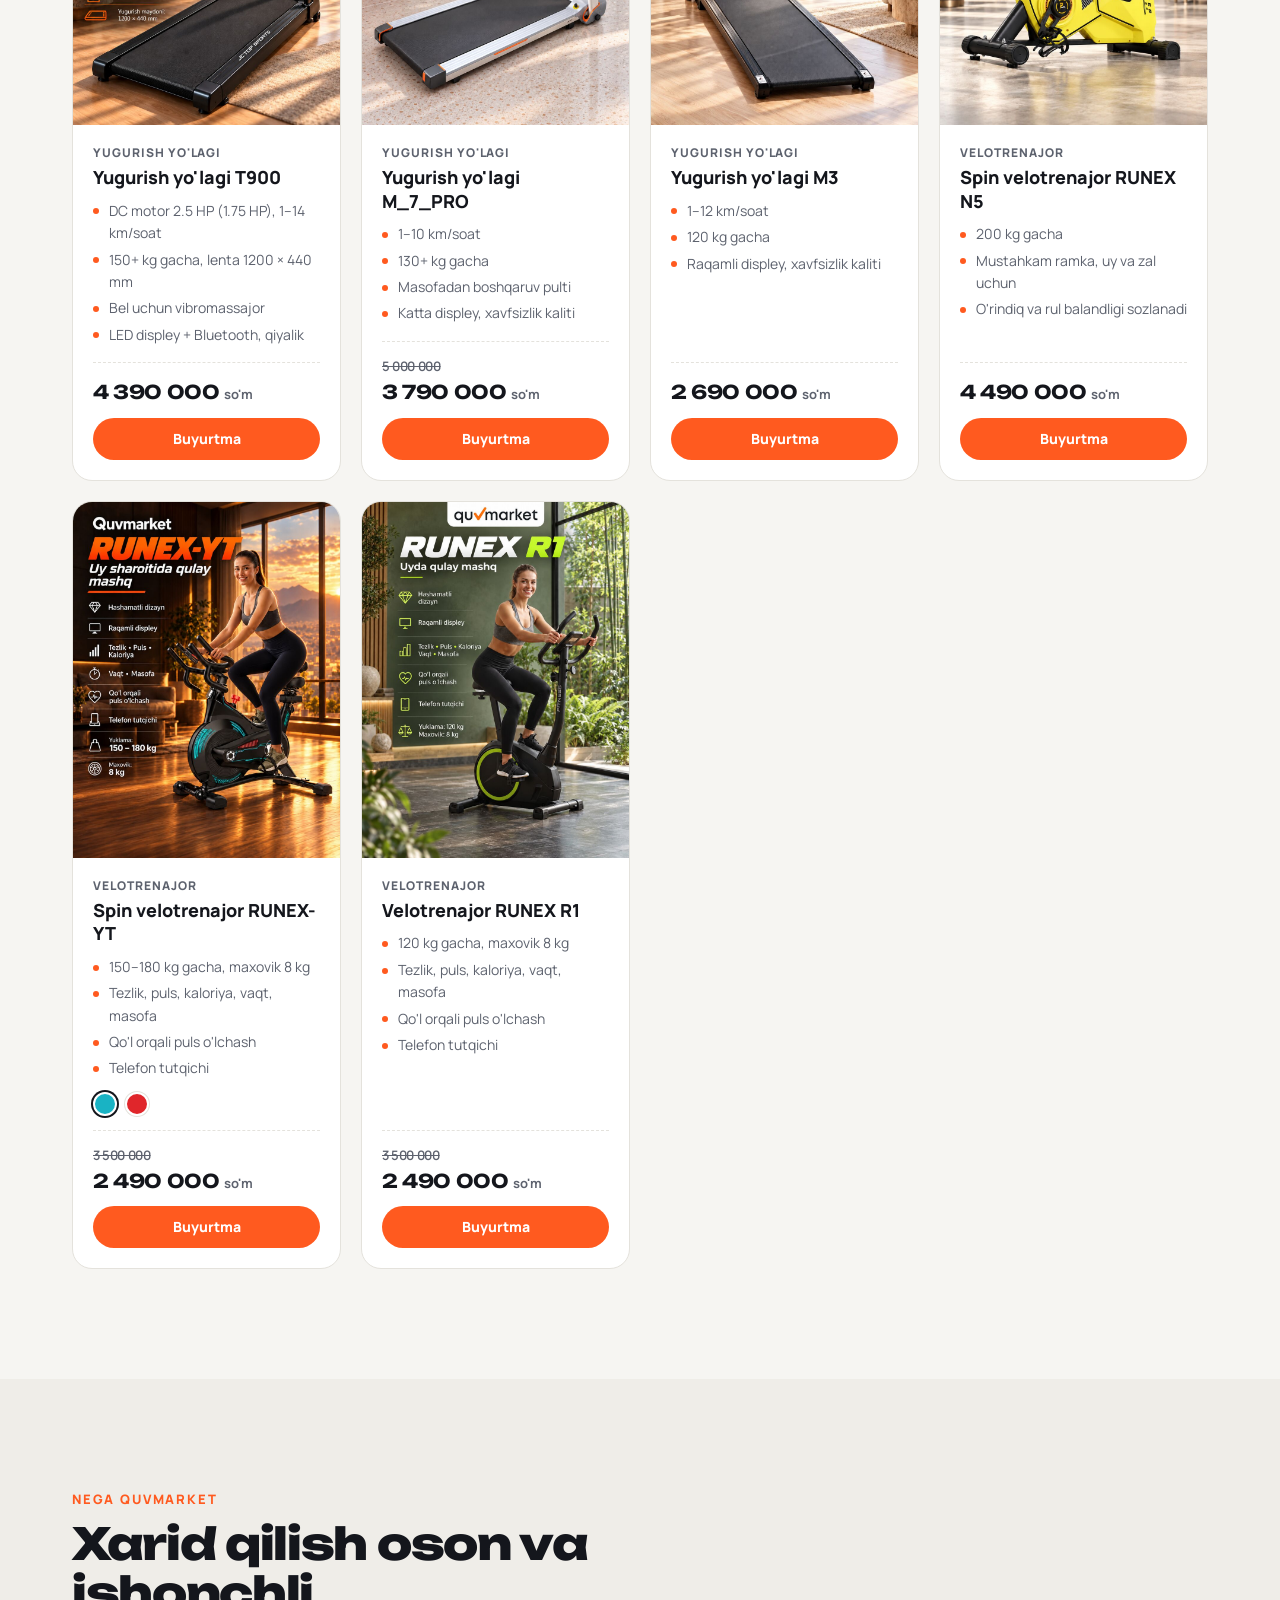
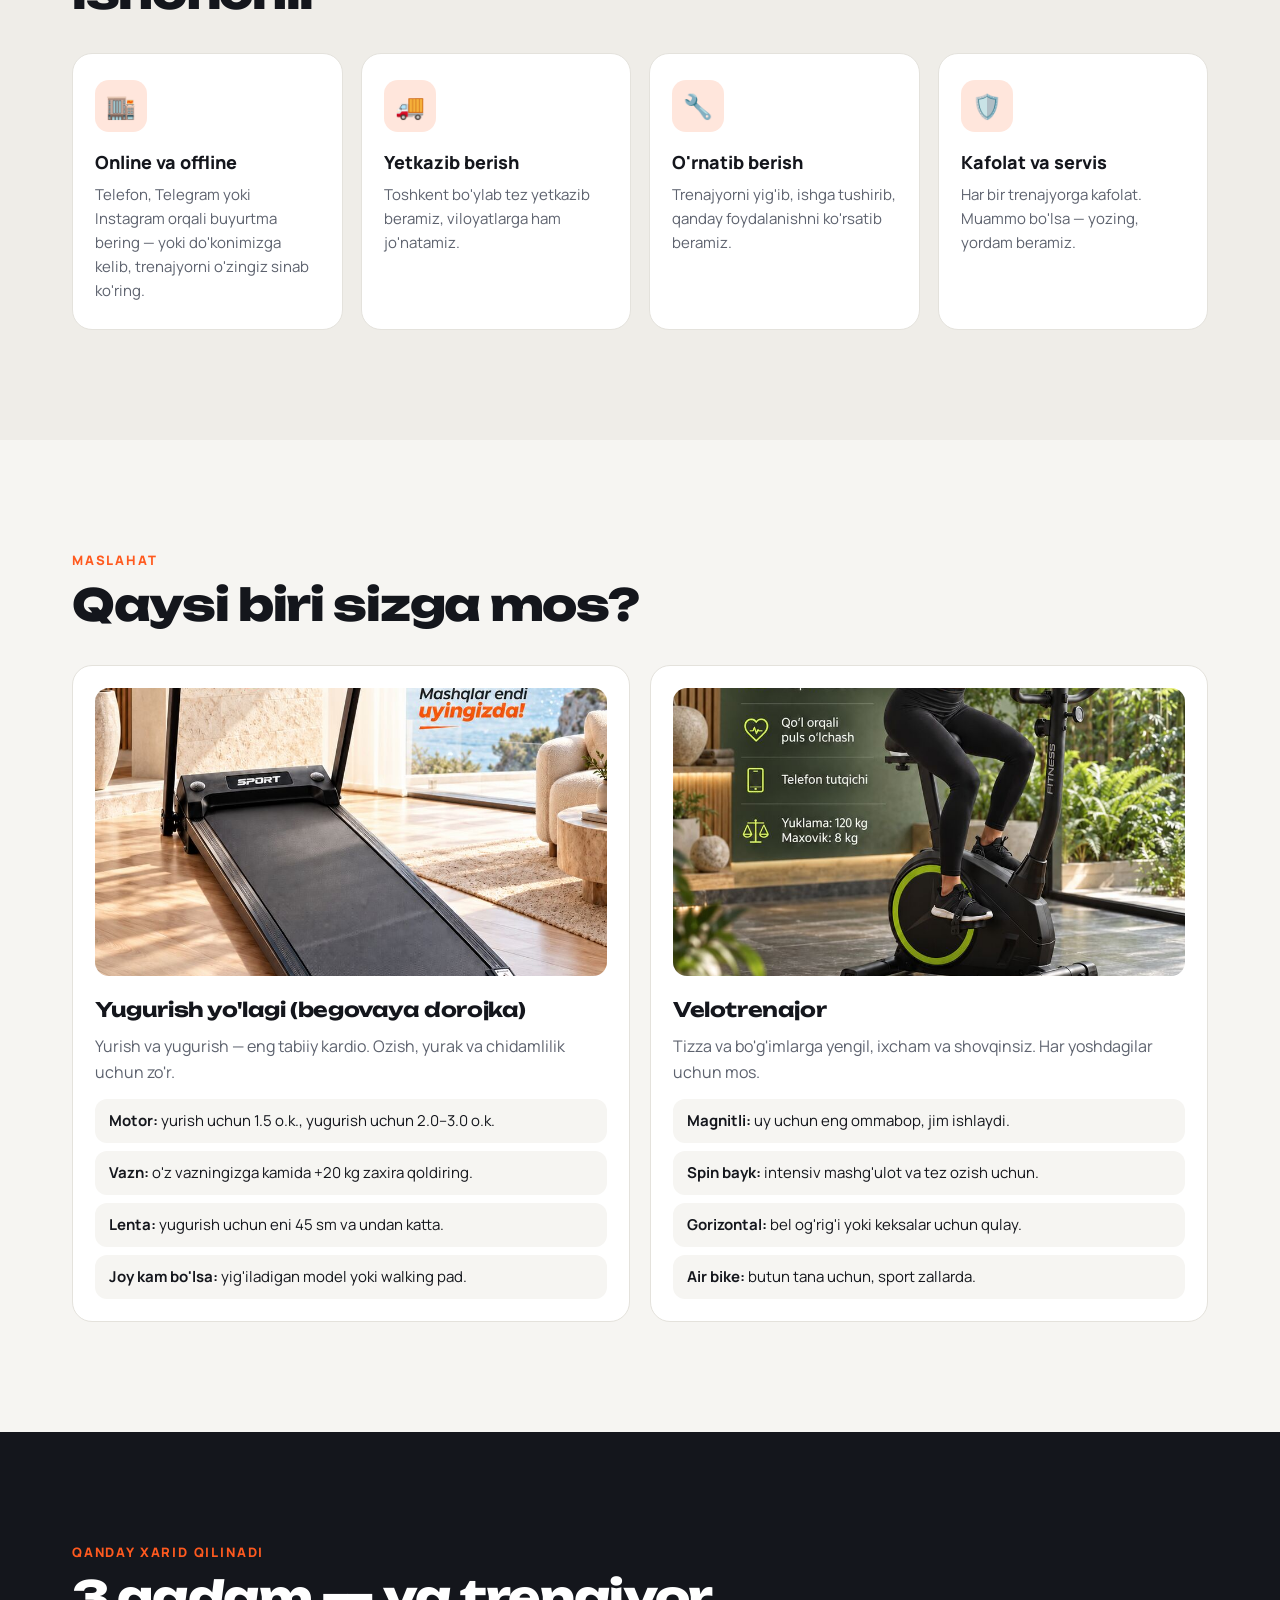
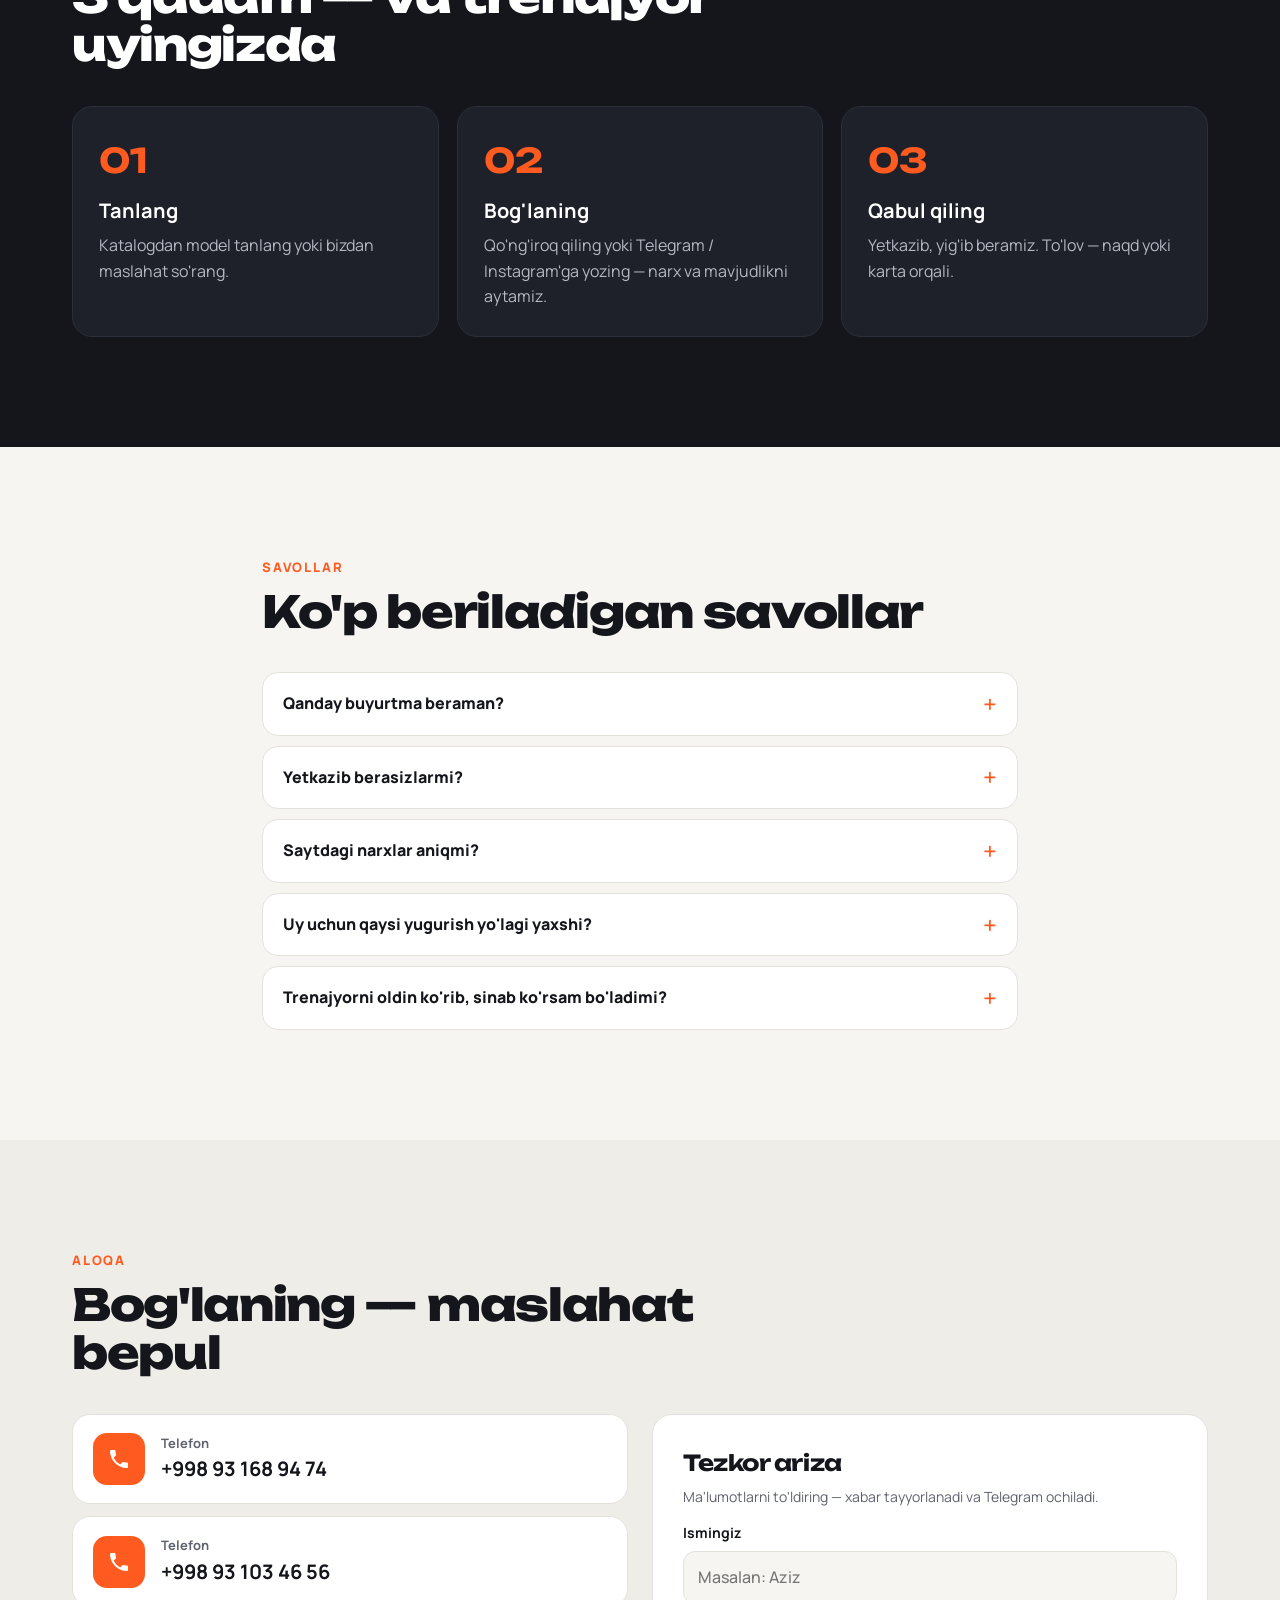
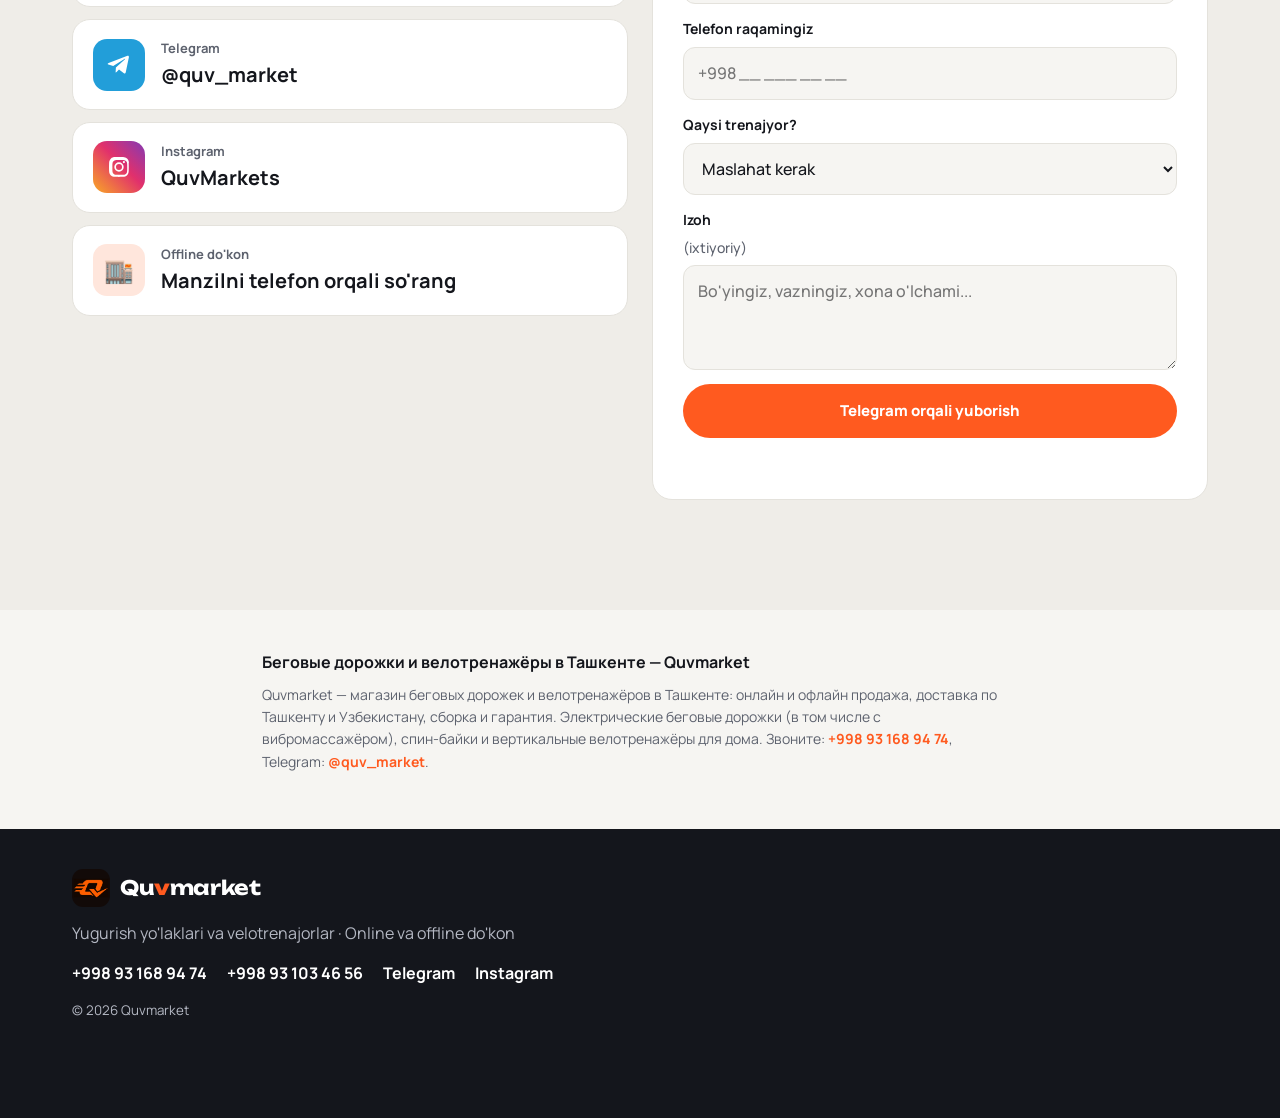
==== commit 7e3d7454: "Quvmarket: add RUNEX N5 spin bike (4 490 000) Co-Authored-By: Claude Opus 5.5 <noreply@anthropic.com" ====
--- a/quvmarkets/index.html
+++ b/quvmarkets/index.html
@@ -34,7 +34,7 @@
     "logo": "https://gaybu11a.github.io/kostafit-site/quvmarkets/img/logo.jpg",
     "image": "https://gaybu11a.github.io/kostafit-site/quvmarkets/img/products/yugurish-yolagi-t900.jpg",
     "telephone": ["+998931689474", "+998931034656"],
-    "priceRange": "2 490 000 – 4 390 000 so'm",
+    "priceRange": "2 490 000 – 4 490 000 so'm",
     "currenciesAccepted": "UZS",
     "sameAs": ["https://t.me/quv_market", "https://www.instagram.com/quvmarkets/"],
     "address": { "@type": "PostalAddress", "addressLocality": "Toshkent", "addressCountry": "UZ" },
@@ -109,7 +109,7 @@
         </div>
         <ul class="hero__facts">
           <li><b>2.49 mln</b><span>so'mdan boshlab</span></li>
-          <li><b>150+ kg</b><span>gacha ko'taradi</span></li>
+          <li><b>200 kg</b><span>gacha ko'taradi</span></li>
           <li><b>1 kun</b><span>Toshkent bo'ylab yetkazish</span></li>
         </ul>
       </div>
@@ -180,6 +180,16 @@
         </article>
 
         <!-- ===== VELOTRENAJORLAR ===== -->
+        <article class="card" data-cat="bike" data-price="4490000">
+          <div class="card__img"><img src="img/products/runex-n5.jpg" alt="RUNEX N5 spin velotrenajor" loading="lazy" width="900" height="1200"></div>
+          <div class="card__body">
+            <p class="card__cat">Velotrenajor</p>
+            <h3>Spin velotrenajor RUNEX N5</h3>
+            <ul class="specs"><li>200 kg gacha</li><li>Mustahkam ramka, uy va zal uchun</li><li>O'rindiq va rul balandligi sozlanadi</li></ul>
+            <div class="card__foot"><p class="price">4 490 000 <small>so'm</small></p><button class="btn btn--sm order">Buyurtma</button></div>
+          </div>
+        </article>
+
         <article class="card" data-cat="bike" data-price="2490000">
           <div class="card__img"><img src="img/products/runex-yt-kok.jpg" alt="RUNEX-YT spin velotrenajor" loading="lazy" width="900" height="1200"></div>
           <div class="card__body">
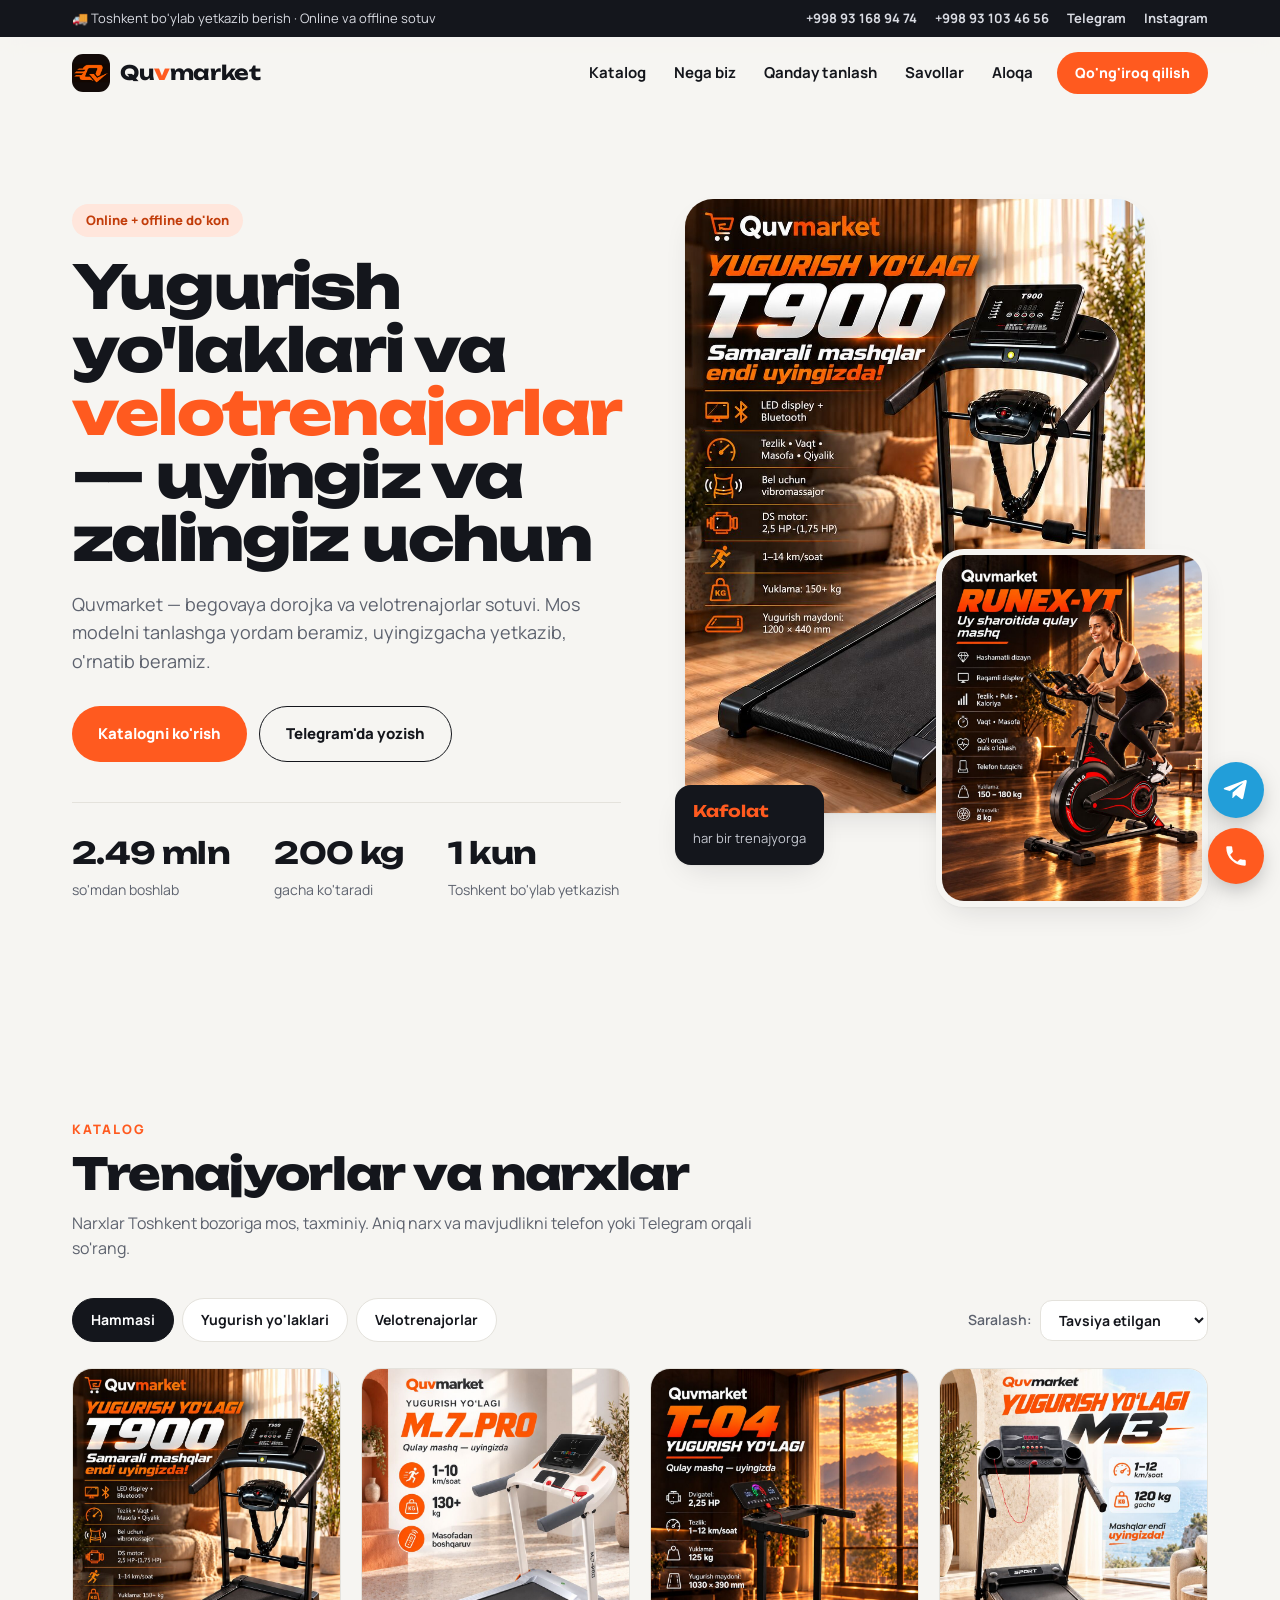
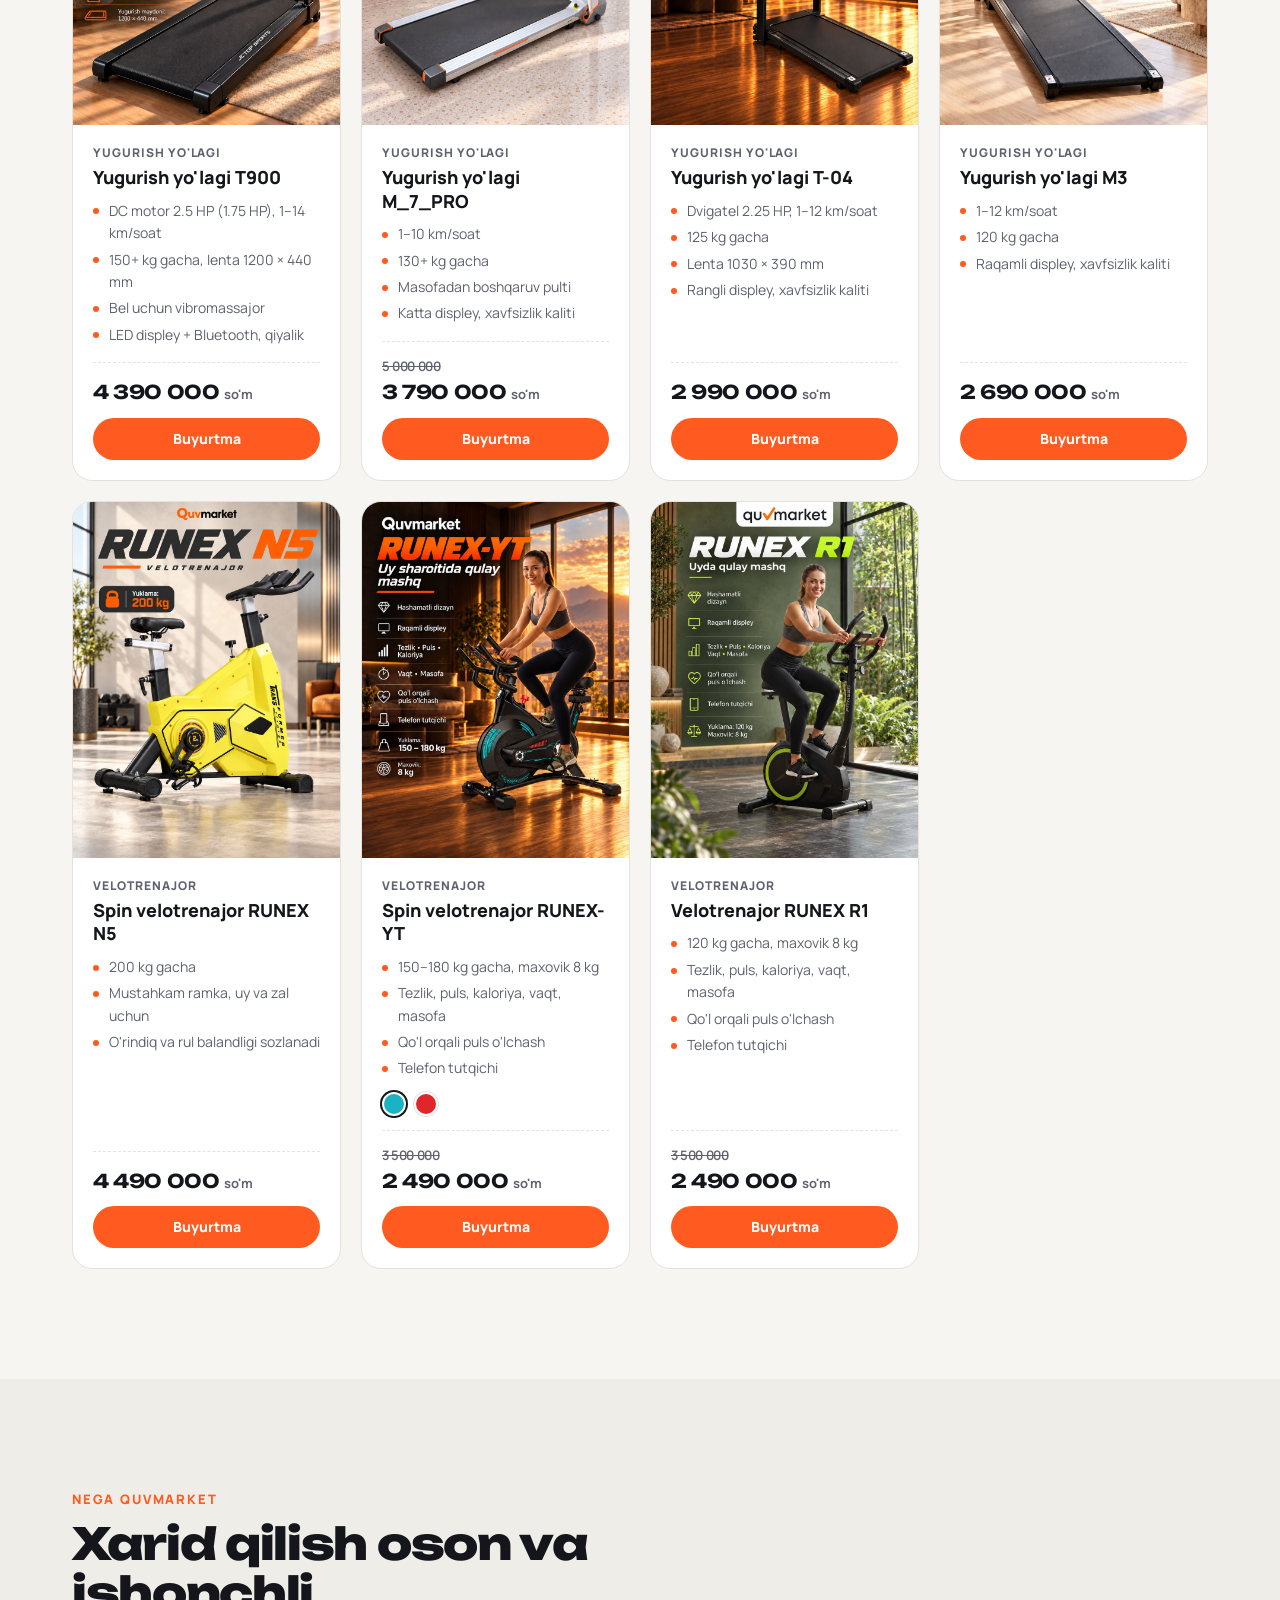
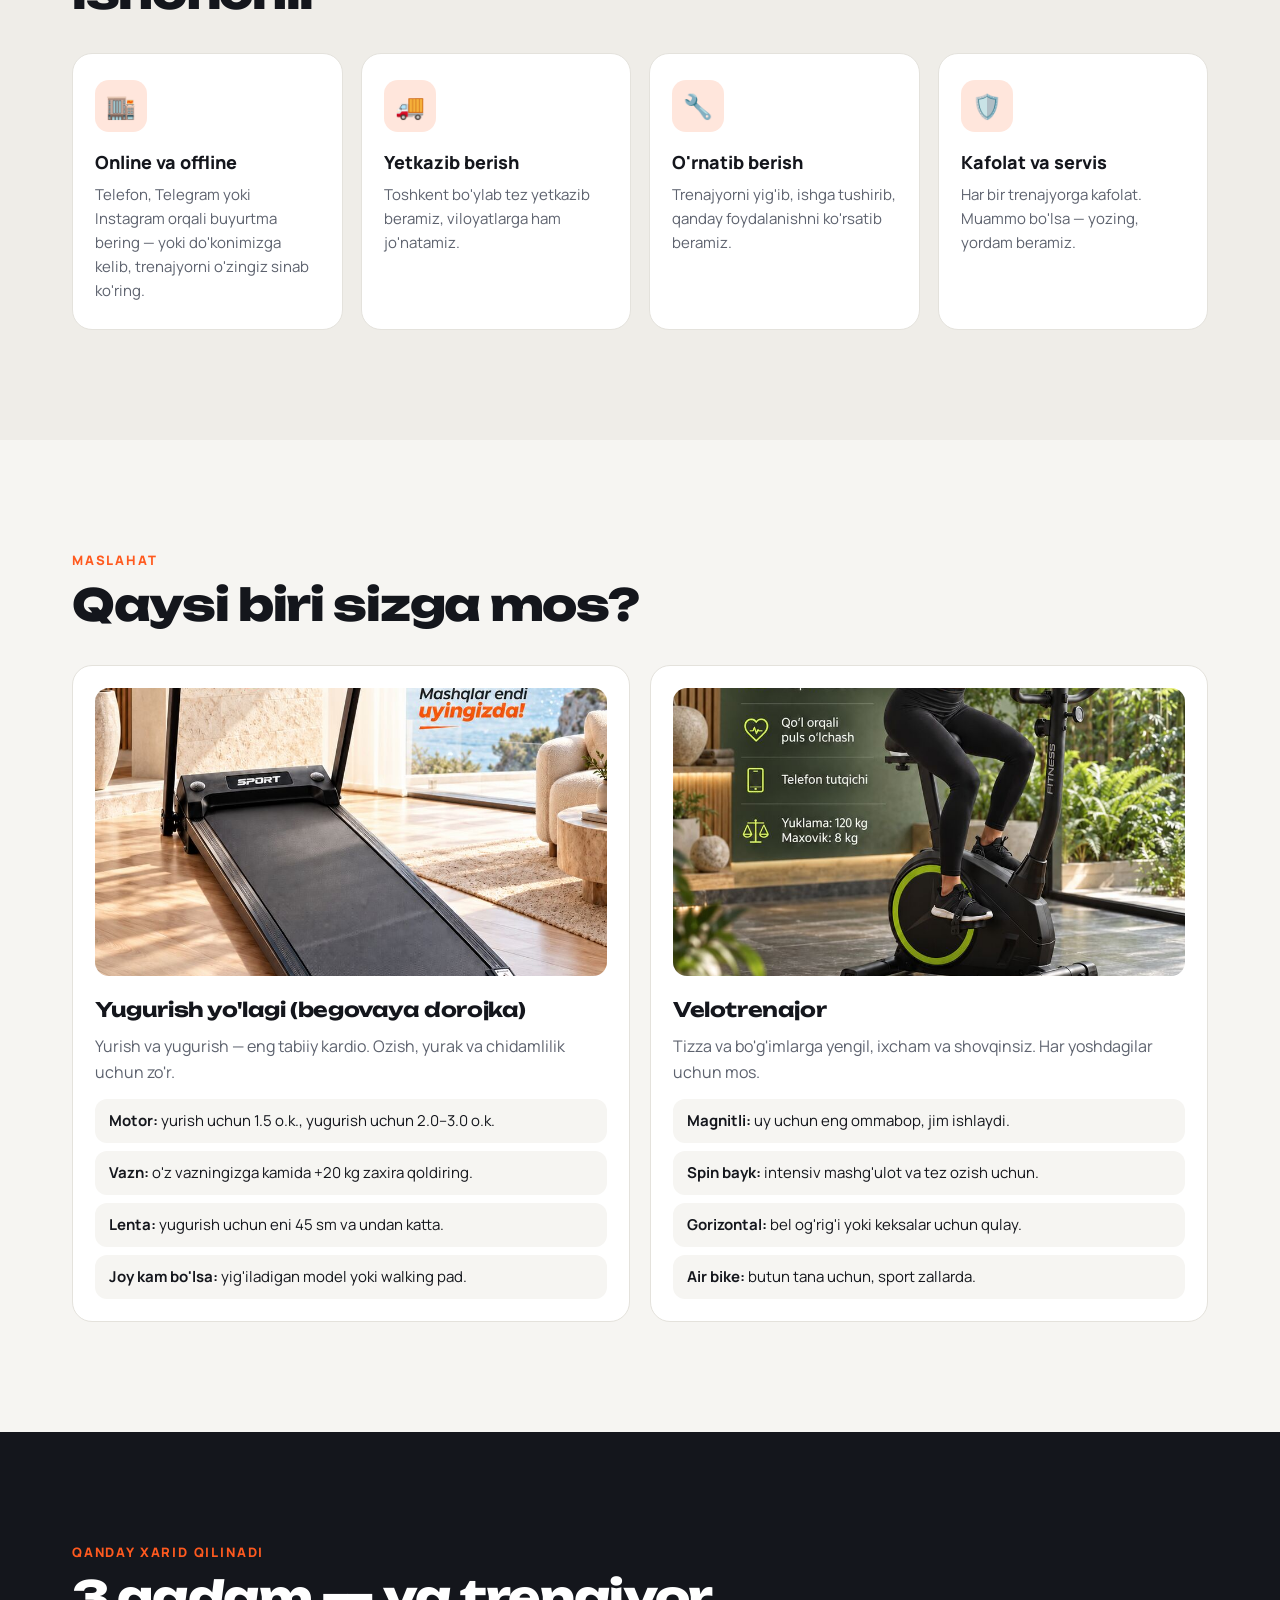
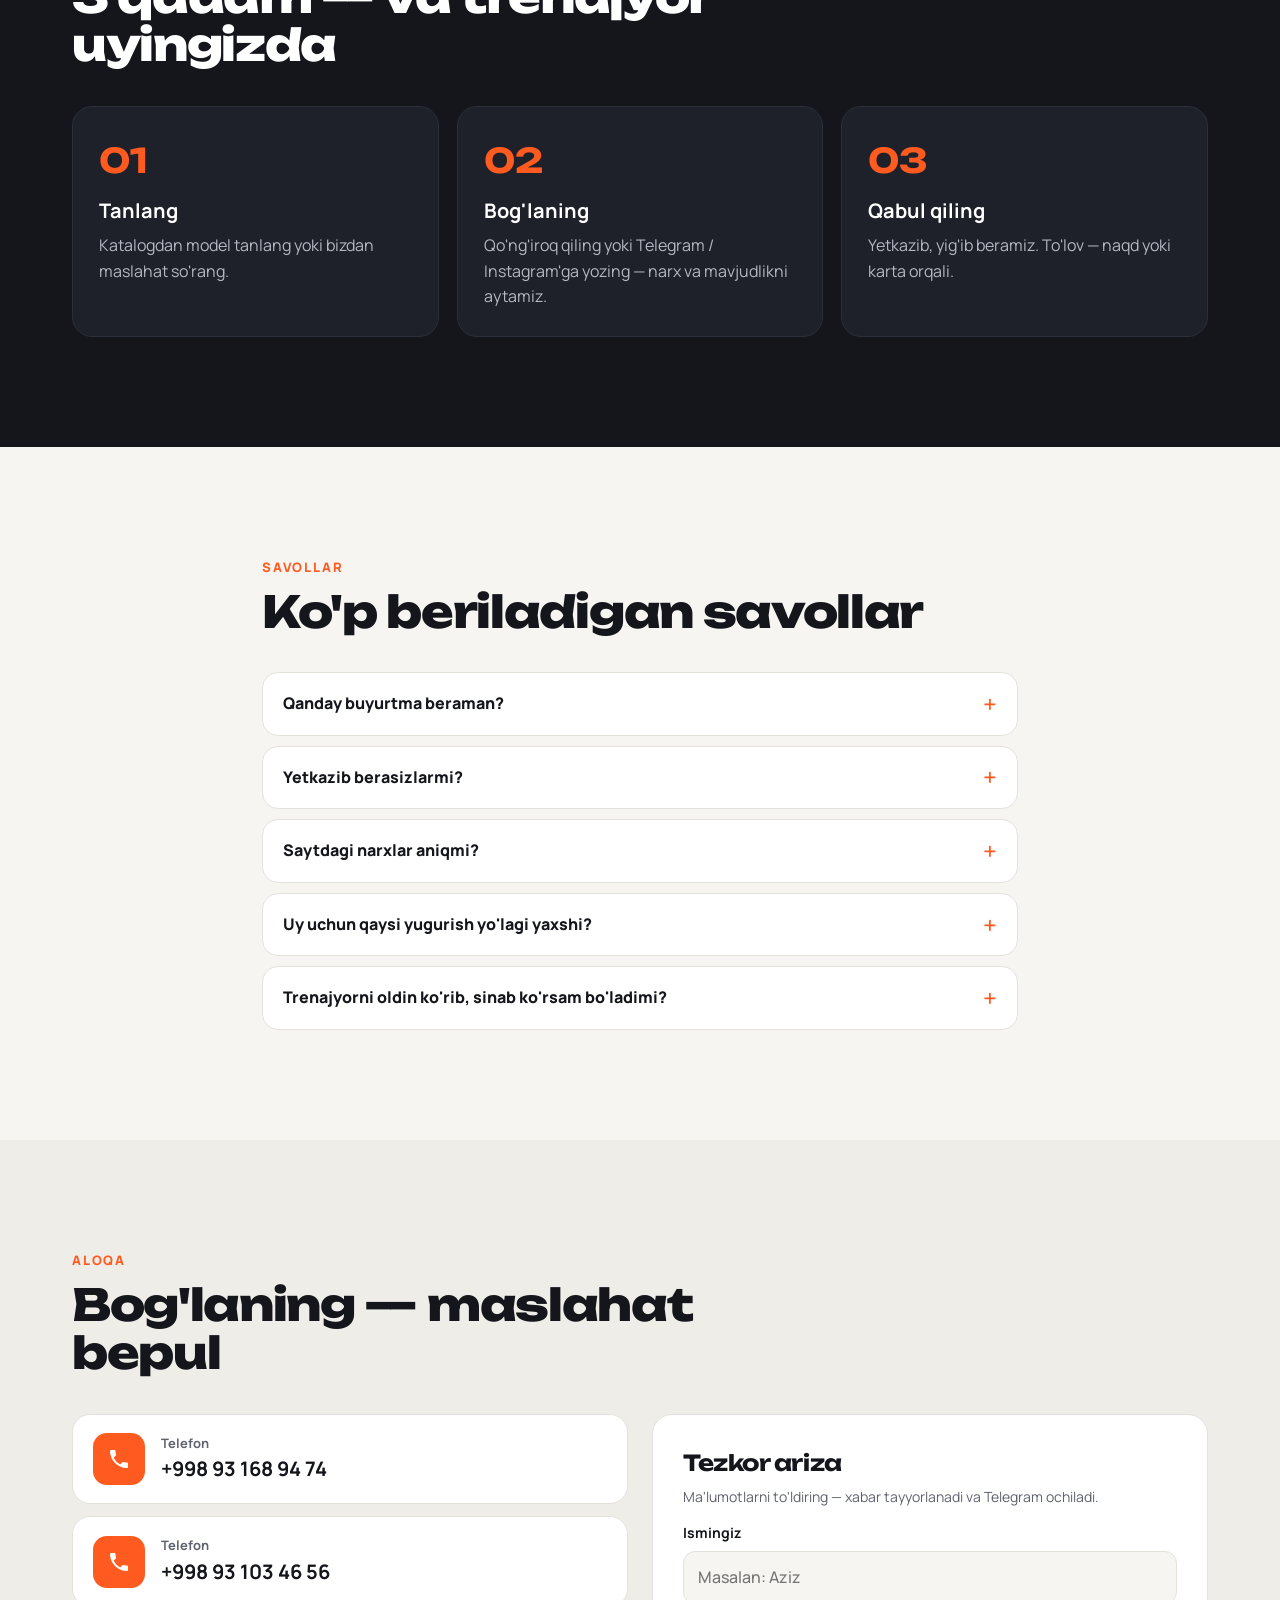
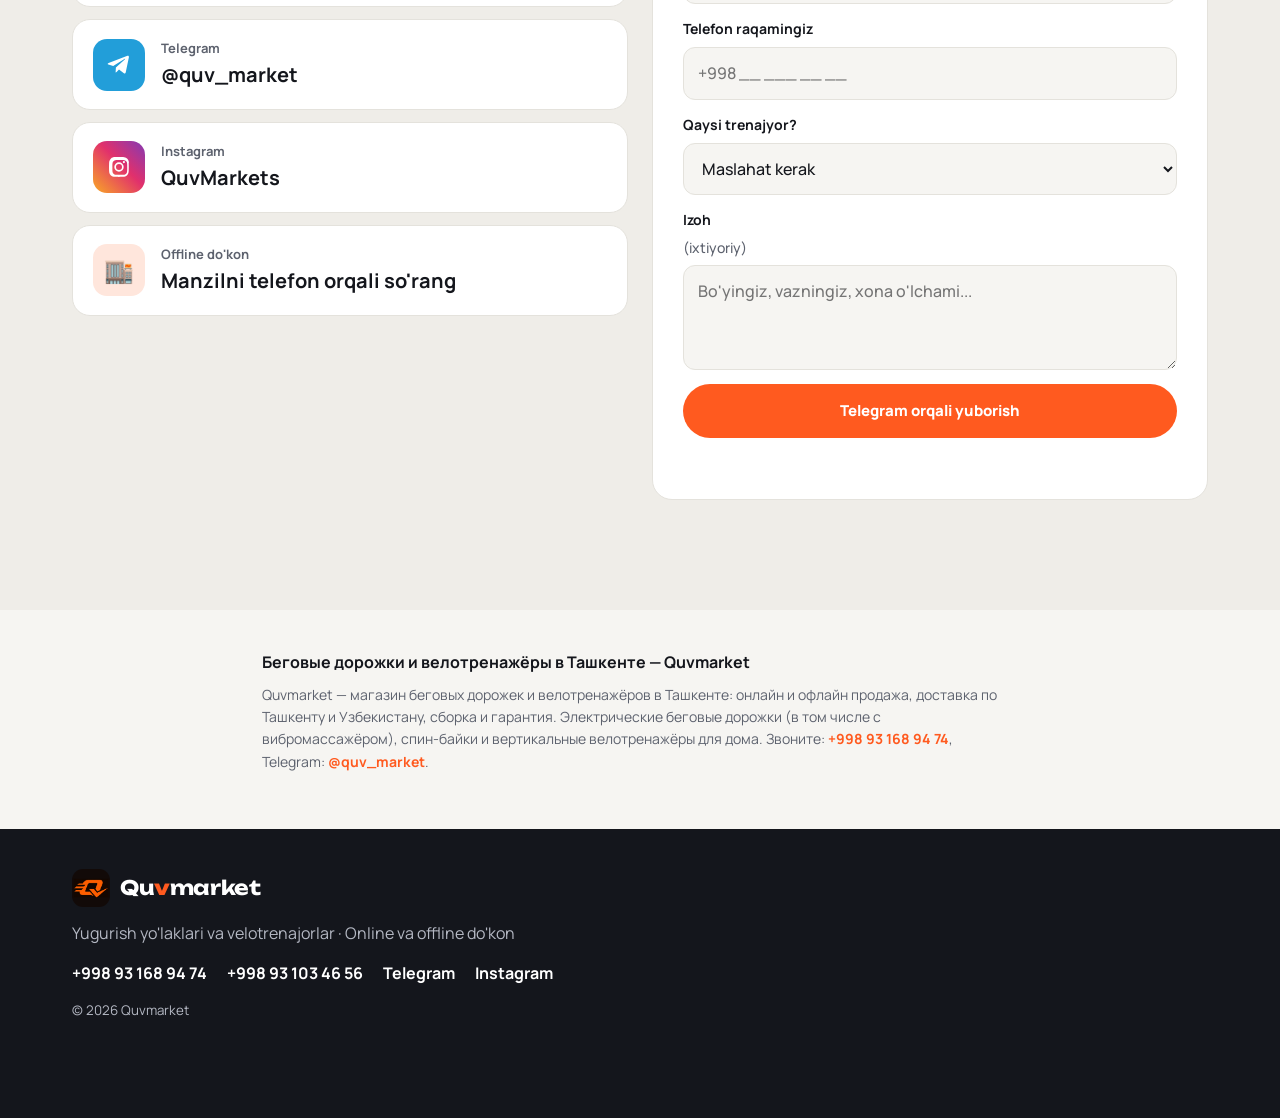
==== commit 4ee51039: "Quvmarket: add T-04 treadmill (2 990 000) Co-Authored-By: Claude Opus 5.5 <noreply@anthropic.com> Cl" ====
--- a/quvmarkets/index.html
+++ b/quvmarkets/index.html
@@ -169,6 +169,16 @@
           </div>
         </article>
 
+        <article class="card" data-cat="treadmill" data-price="2990000">
+          <div class="card__img"><img src="img/products/yugurish-yolagi-t04.jpg" alt="T-04 yugurish yo'lagi" loading="lazy" width="900" height="1200"></div>
+          <div class="card__body">
+            <p class="card__cat">Yugurish yo'lagi</p>
+            <h3>Yugurish yo'lagi T-04</h3>
+            <ul class="specs"><li>Dvigatel 2.25 HP, 1–12 km/soat</li><li>125 kg gacha</li><li>Lenta 1030 × 390 mm</li><li>Rangli displey, xavfsizlik kaliti</li></ul>
+            <div class="card__foot"><p class="price">2 990 000 <small>so'm</small></p><button class="btn btn--sm order">Buyurtma</button></div>
+          </div>
+        </article>
+
         <article class="card" data-cat="treadmill" data-price="2690000">
           <div class="card__img"><img src="img/products/yugurish-yolagi-m3.jpg" alt="M3 yugurish yo'lagi" loading="lazy" width="900" height="1200"></div>
           <div class="card__body">
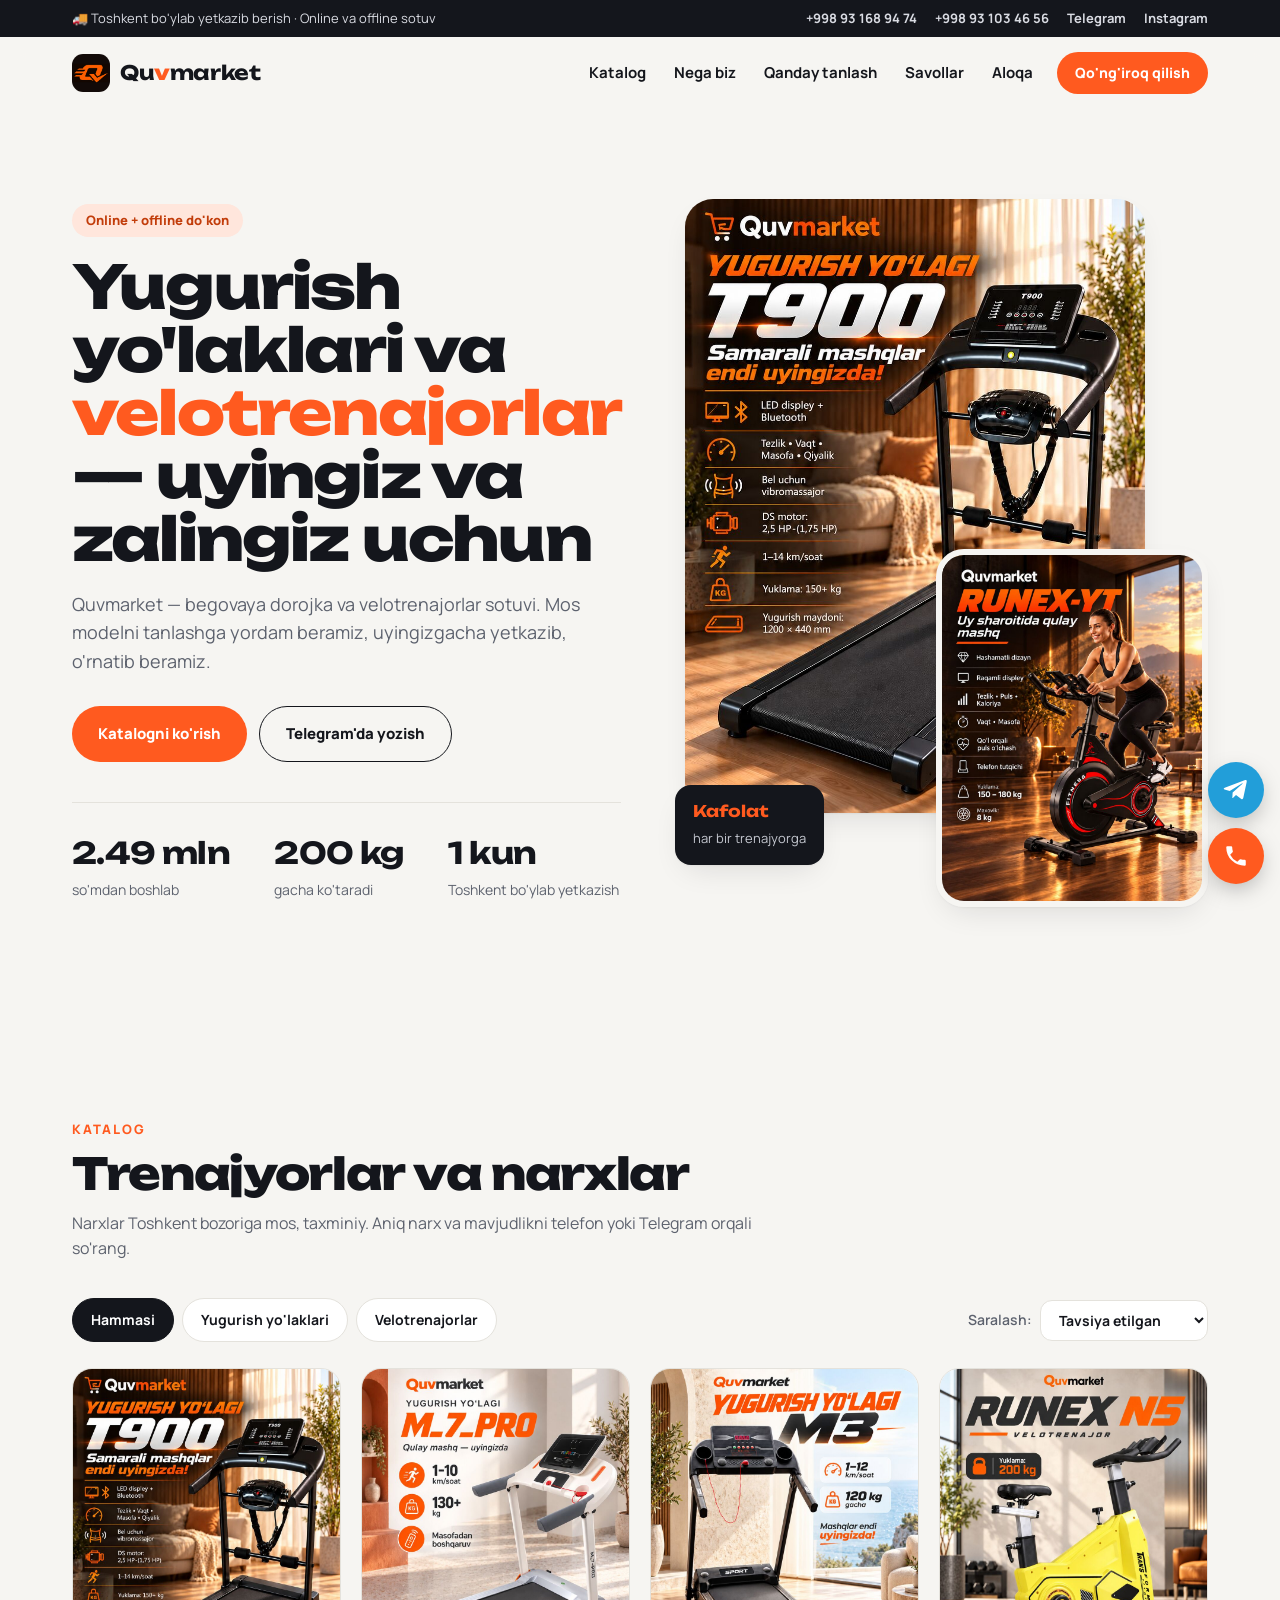
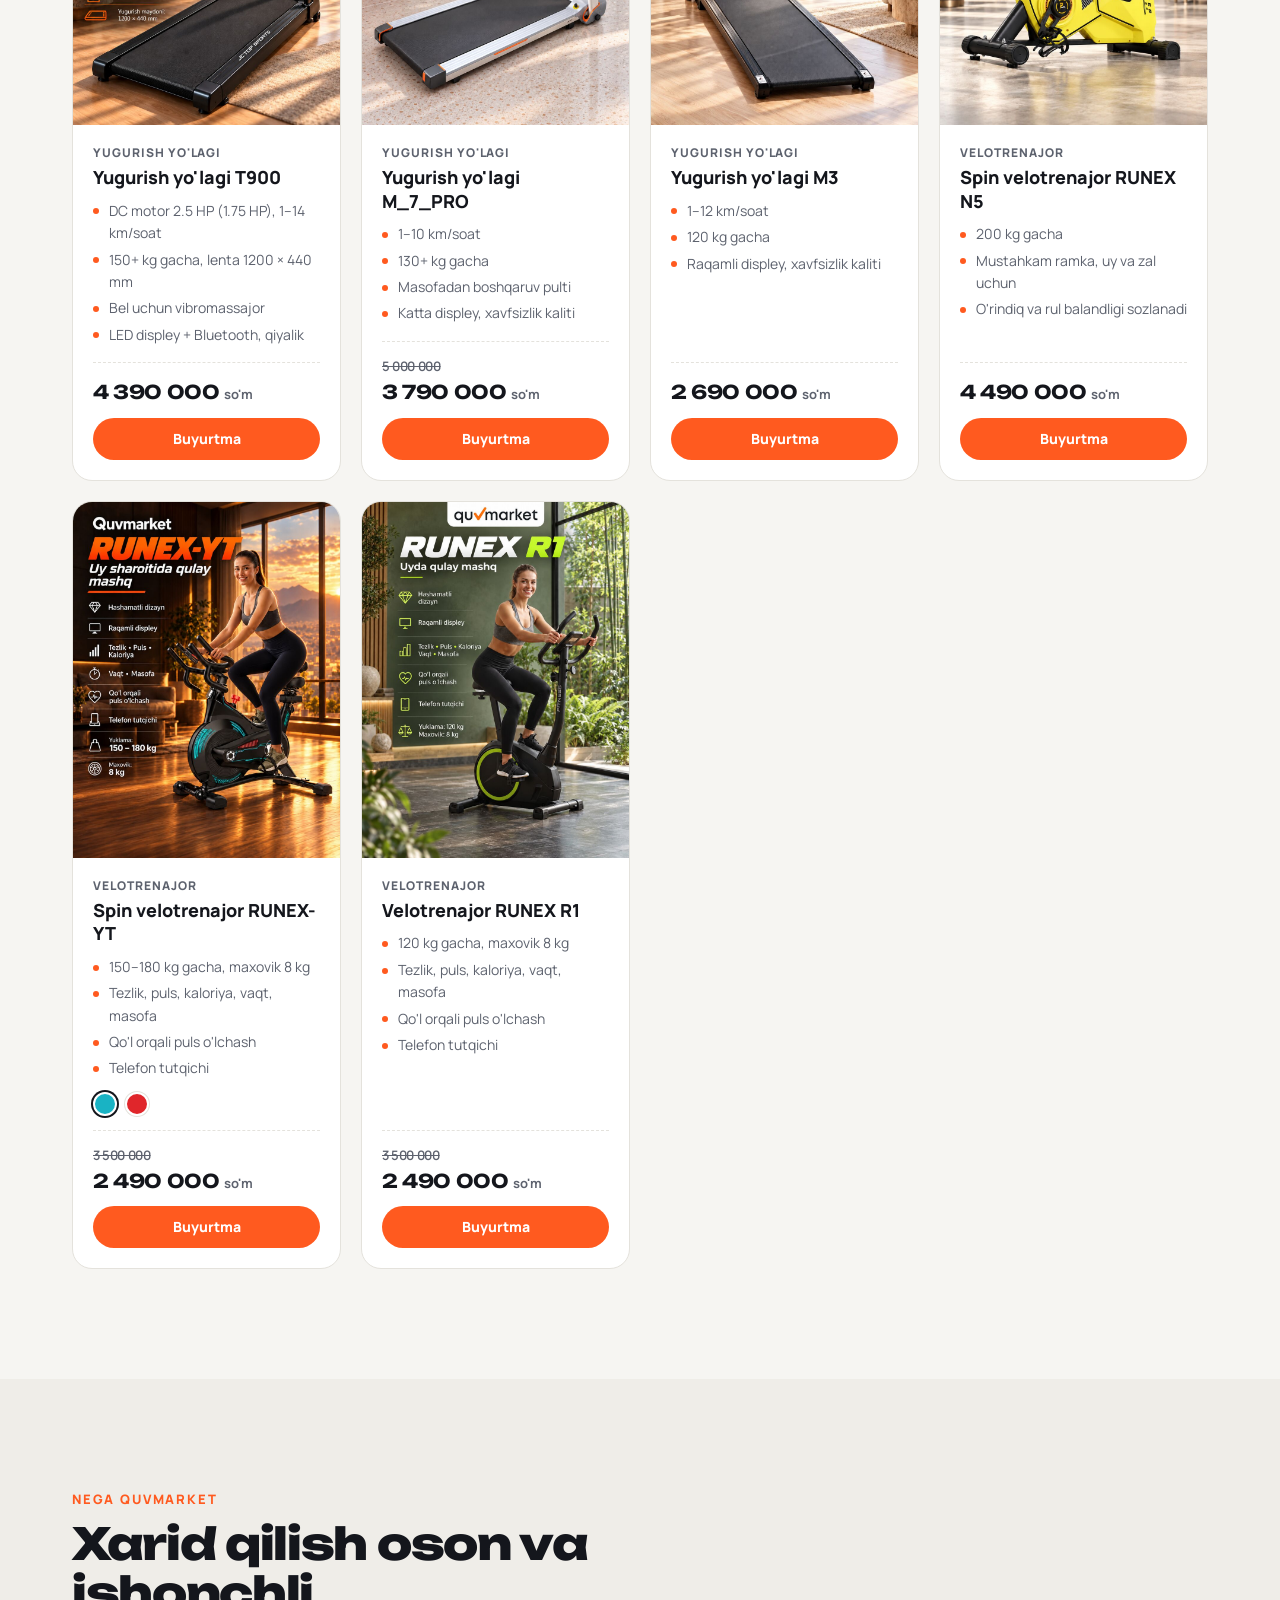
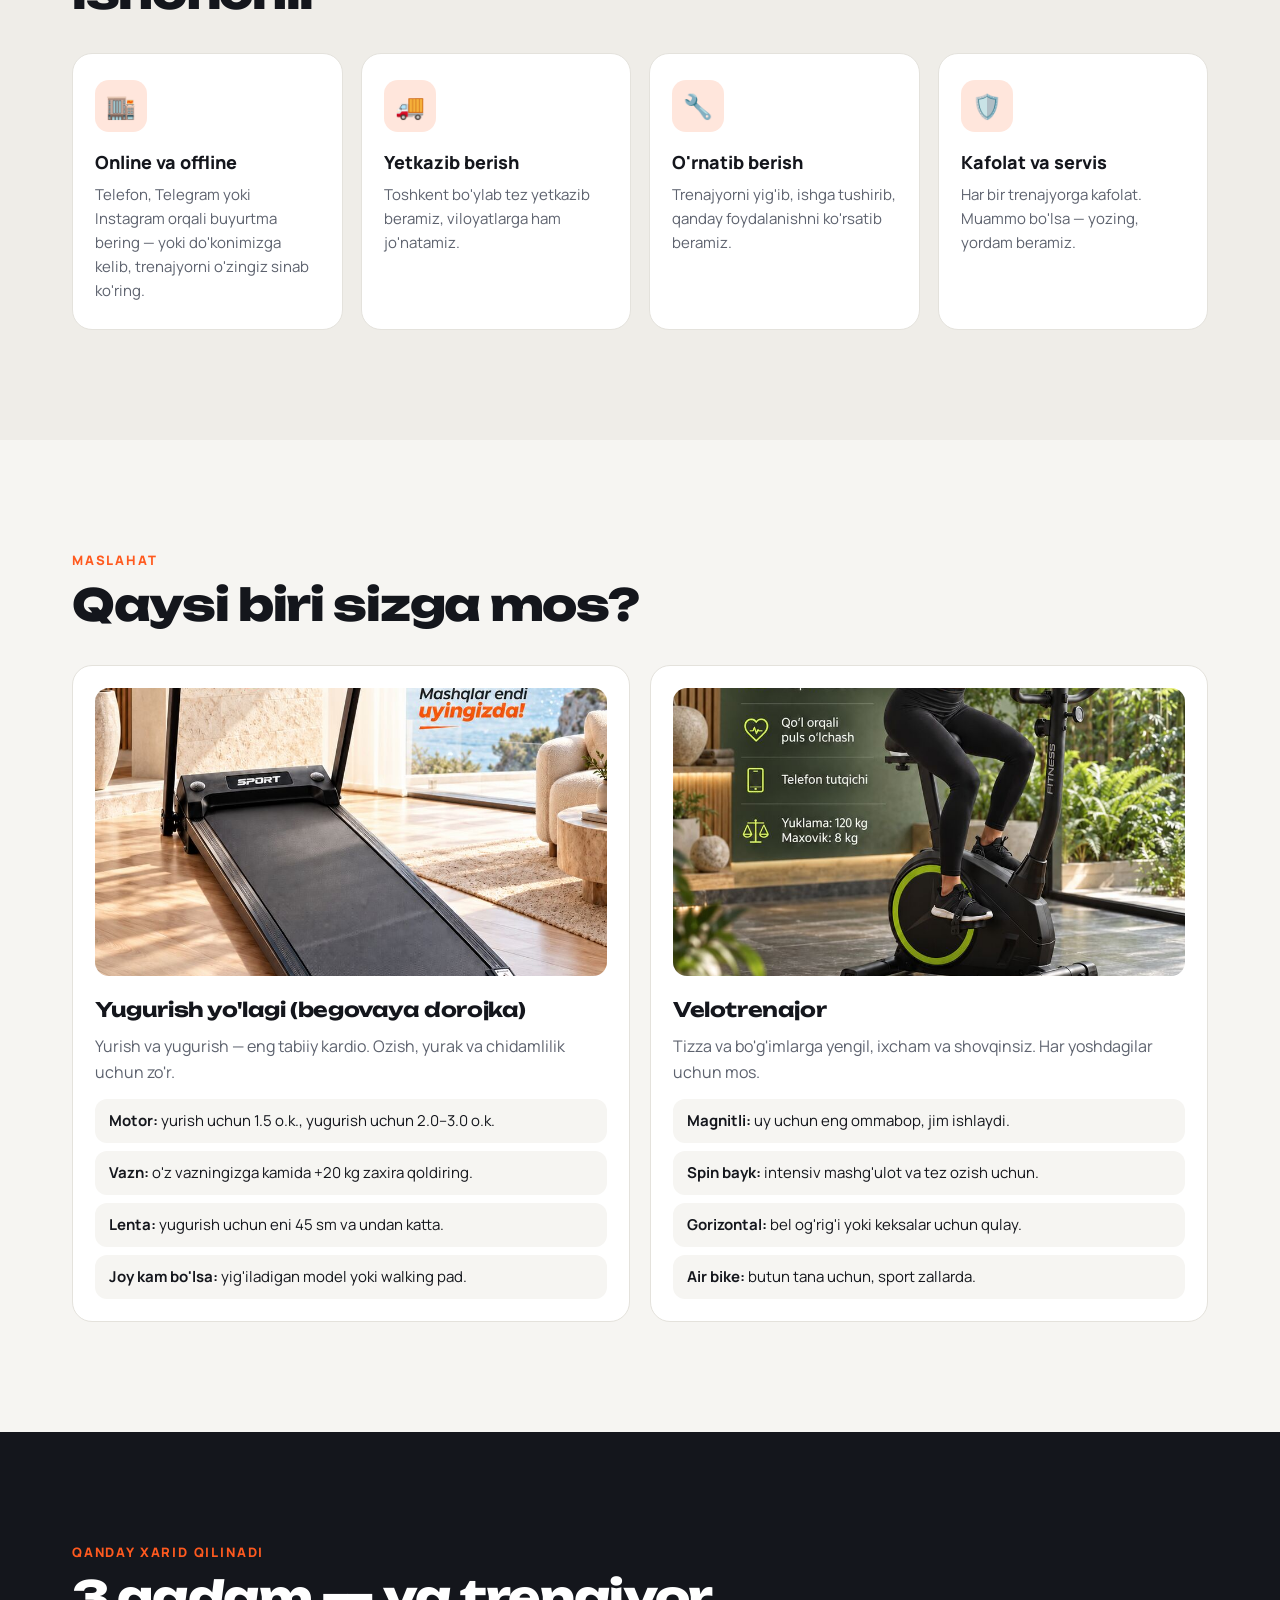
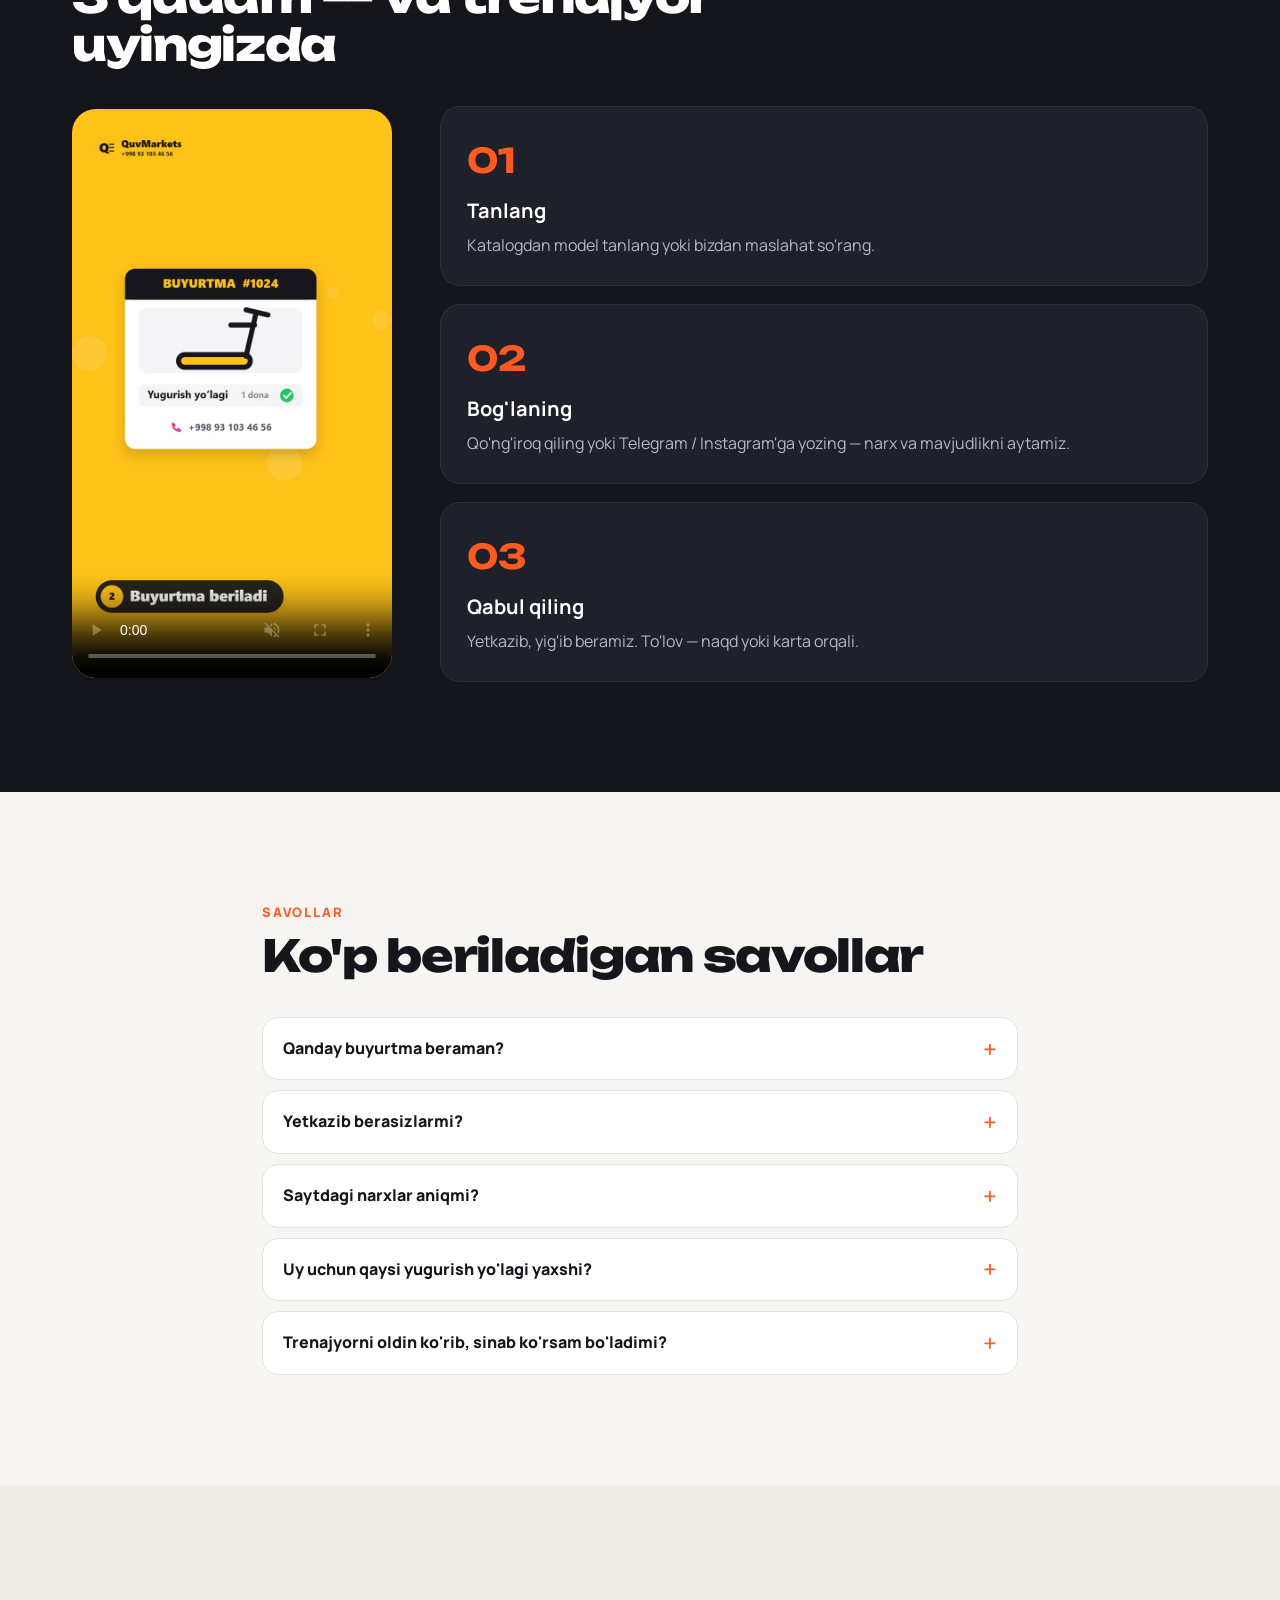
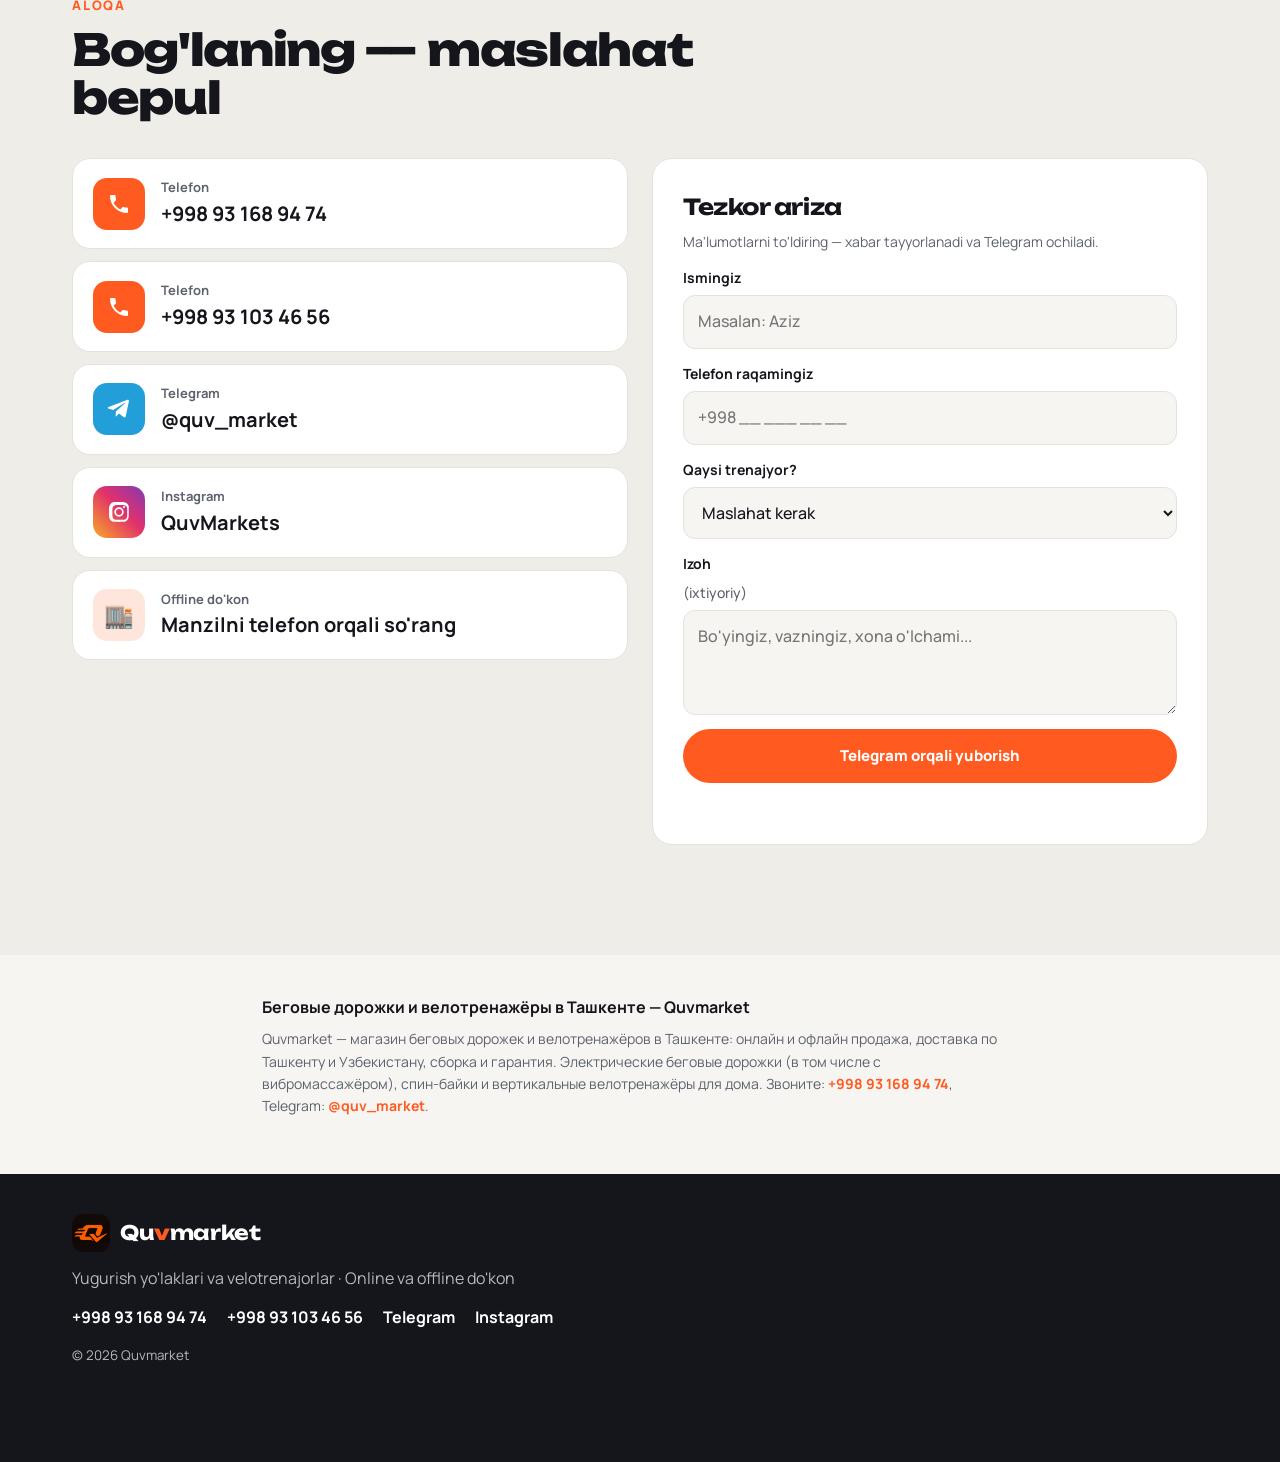
==== commit 2d95d598: "Quvmarket: add how-to-order video to the buying steps section Co-Authored-By: Claude Opus 5.5 <norep" ====
--- a/quvmarkets/index.html
+++ b/quvmarkets/index.html
@@ -169,16 +169,6 @@
           </div>
         </article>
 
-        <article class="card" data-cat="treadmill" data-price="2990000">
-          <div class="card__img"><img src="img/products/yugurish-yolagi-t04.jpg" alt="T-04 yugurish yo'lagi" loading="lazy" width="900" height="1200"></div>
-          <div class="card__body">
-            <p class="card__cat">Yugurish yo'lagi</p>
-            <h3>Yugurish yo'lagi T-04</h3>
-            <ul class="specs"><li>Dvigatel 2.25 HP, 1–12 km/soat</li><li>125 kg gacha</li><li>Lenta 1030 × 390 mm</li><li>Rangli displey, xavfsizlik kaliti</li></ul>
-            <div class="card__foot"><p class="price">2 990 000 <small>so'm</small></p><button class="btn btn--sm order">Buyurtma</button></div>
-          </div>
-        </article>
-
         <article class="card" data-cat="treadmill" data-price="2690000">
           <div class="card__img"><img src="img/products/yugurish-yolagi-m3.jpg" alt="M3 yugurish yo'lagi" loading="lazy" width="900" height="1200"></div>
           <div class="card__body">
@@ -285,11 +275,14 @@
         <p class="eyebrow">Qanday xarid qilinadi</p>
         <h2 class="title">3 qadam — va trenajyor uyingizda</h2>
       </div>
-      <ol class="steps">
-        <li><b>01</b><h3>Tanlang</h3><p>Katalogdan model tanlang yoki bizdan maslahat so'rang.</p></li>
-        <li><b>02</b><h3>Bog'laning</h3><p>Qo'ng'iroq qiling yoki Telegram / Instagram'ga yozing — narx va mavjudlikni aytamiz.</p></li>
-        <li><b>03</b><h3>Qabul qiling</h3><p>Yetkazib, yig'ib beramiz. To'lov — naqd yoki karta orqali.</p></li>
-      </ol>
+      <div class="howto">
+        <video class="howto__video" src="video/qanday-buyurtma.mp4" poster="video/qanday-buyurtma.jpg" width="720" height="1280" autoplay muted loop playsinline controls preload="metadata" aria-label="Buyurtma qanday yetkaziladi — video"></video>
+        <ol class="steps steps--stack">
+          <li><b>01</b><h3>Tanlang</h3><p>Katalogdan model tanlang yoki bizdan maslahat so'rang.</p></li>
+          <li><b>02</b><h3>Bog'laning</h3><p>Qo'ng'iroq qiling yoki Telegram / Instagram'ga yozing — narx va mavjudlikni aytamiz.</p></li>
+          <li><b>03</b><h3>Qabul qiling</h3><p>Yetkazib, yig'ib beramiz. To'lov — naqd yoki karta orqali.</p></li>
+        </ol>
+      </div>
     </div>
   </section>
 
--- a/quvmarkets/css/style.css
+++ b/quvmarkets/css/style.css
@@ -150,6 +150,9 @@
 .steps b { font-family: var(--head); font-size: 34px; color: var(--accent); }
 .steps h3 { font-size: 20px; margin: 8px 0 6px; }
 .steps p { color: #b4b8c3; }
+.howto { display: grid; grid-template-columns: minmax(220px, 320px) 1fr; gap: clamp(24px, 4vw, 48px); align-items: center; }
+.howto__video { width: 100%; height: auto; aspect-ratio: 9 / 16; border-radius: 24px; background: #1e2129; box-shadow: var(--shadow); }
+.steps--stack { grid-template-columns: 1fr; }
 
 /* ---------- FAQ ---------- */
 .faq { display: grid; gap: 10px; }
@@ -227,6 +230,8 @@
   .hero__inner, .choose, .contact { grid-template-columns: 1fr; }
   .hero__media { max-width: 560px; }
   .steps { grid-template-columns: 1fr; }
+  .howto { grid-template-columns: 1fr; justify-items: center; }
+  .howto__video { max-width: 320px; }
   .burger { display: block; margin-left: auto; }
   .nav__links { position: absolute; top: 72px; left: 0; right: 0; flex-direction: column; gap: 0; margin: 0; padding: 8px 16px 16px; background: var(--bg); border-bottom: 1px solid var(--line); box-shadow: 0 16px 24px -16px rgba(0,0,0,.2); display: none; }
   .nav__links.is-open { display: flex; }
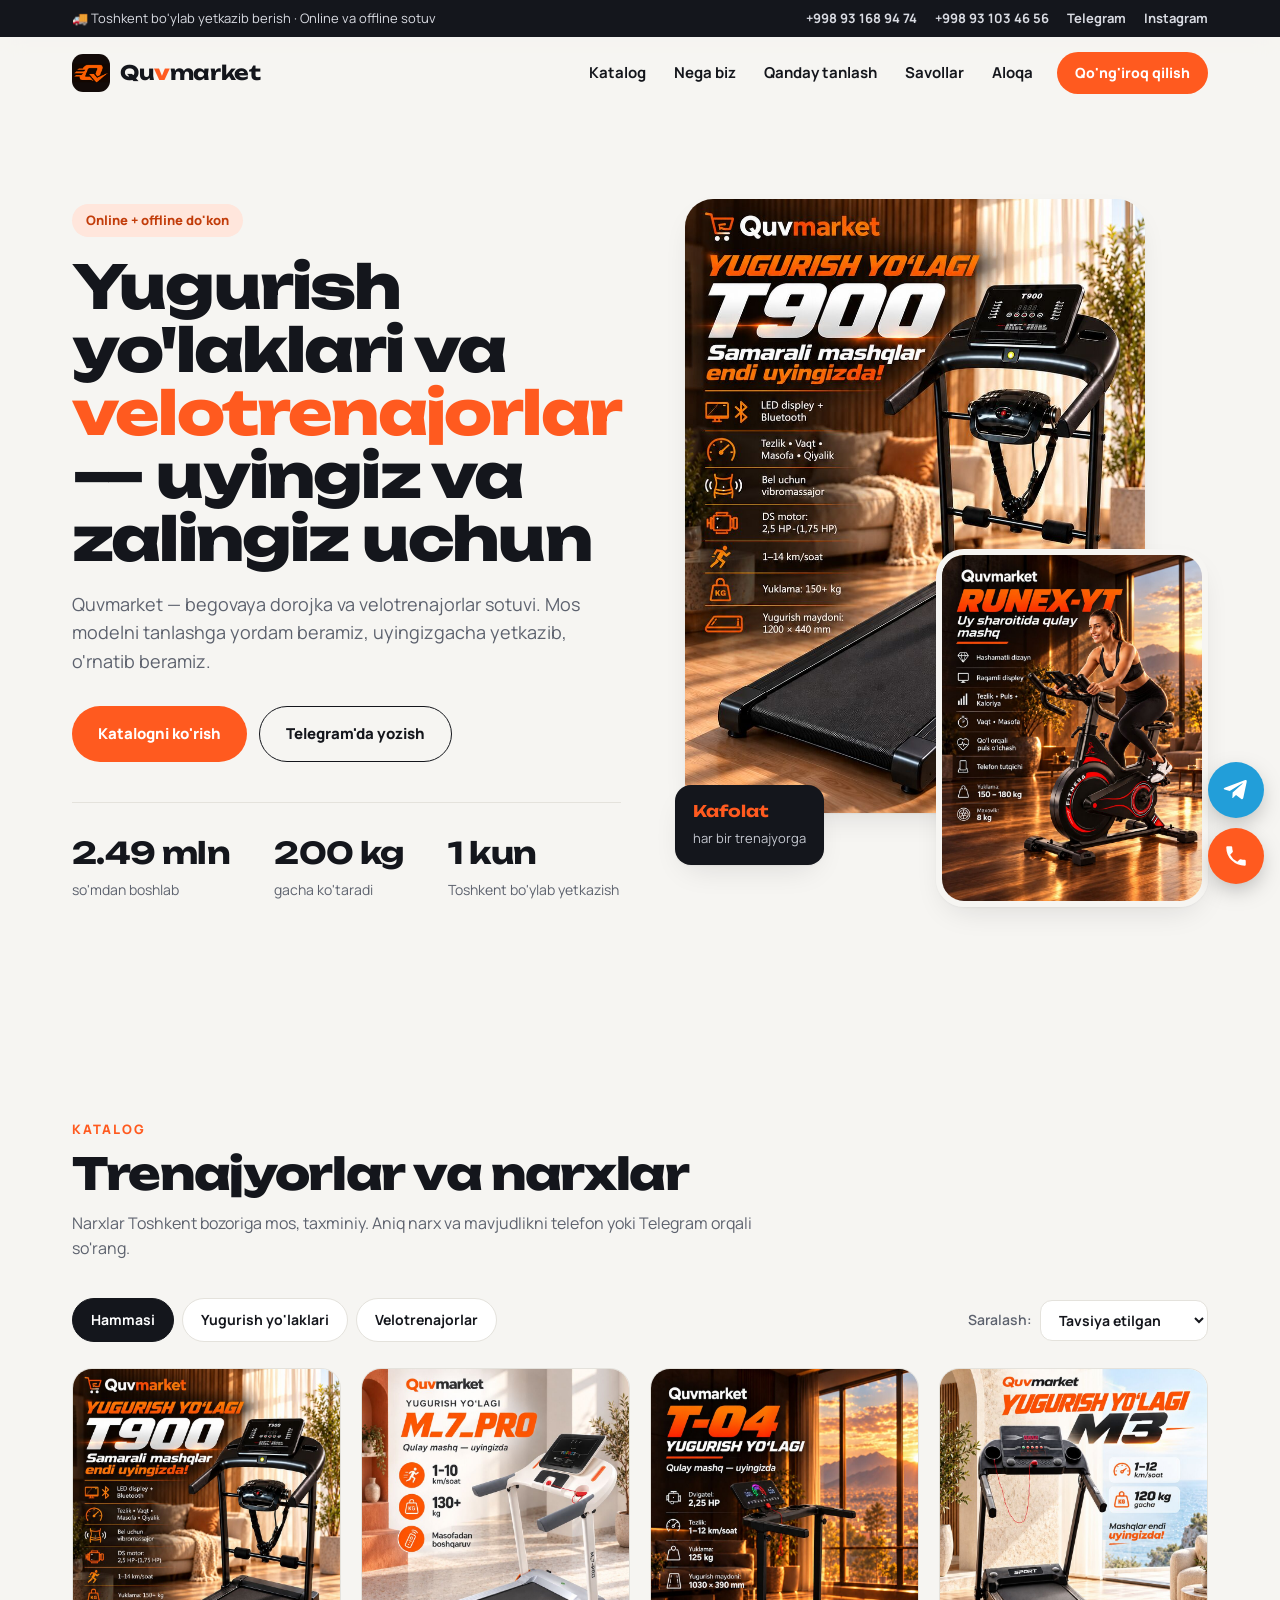
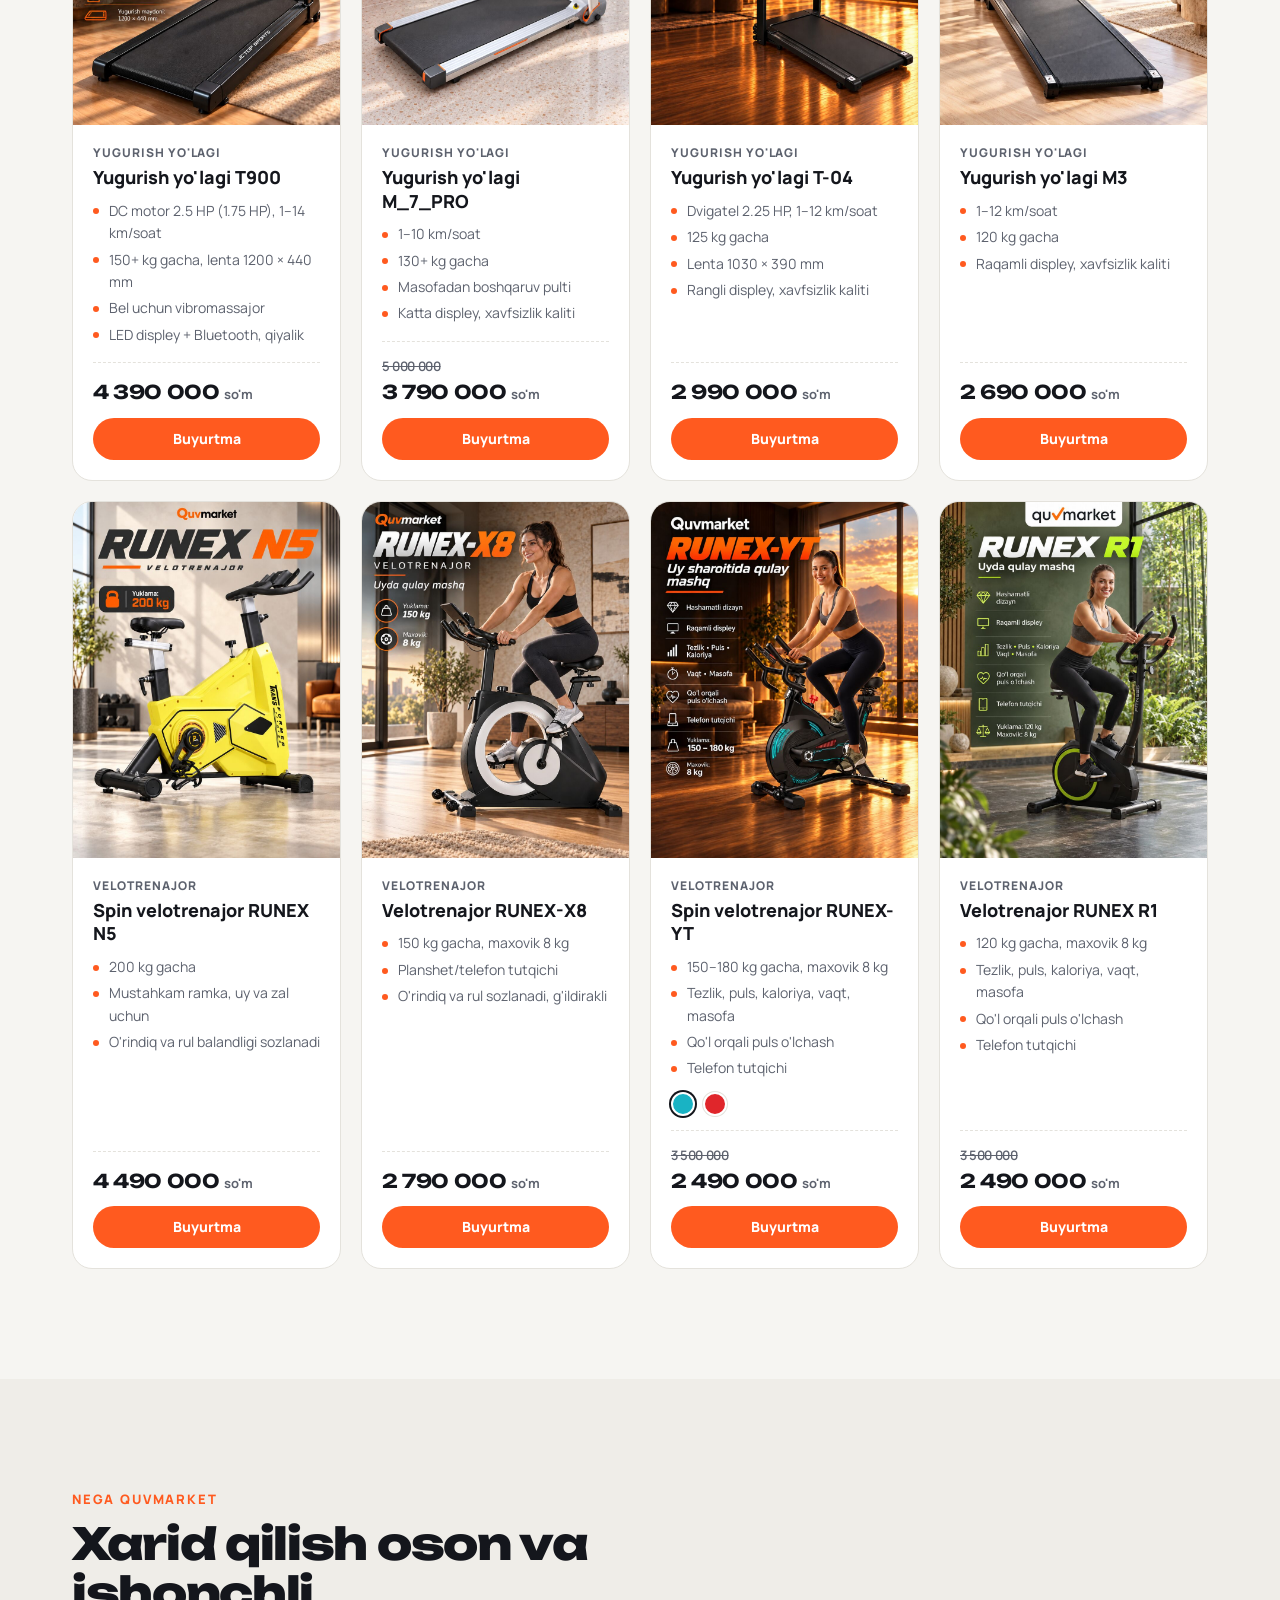
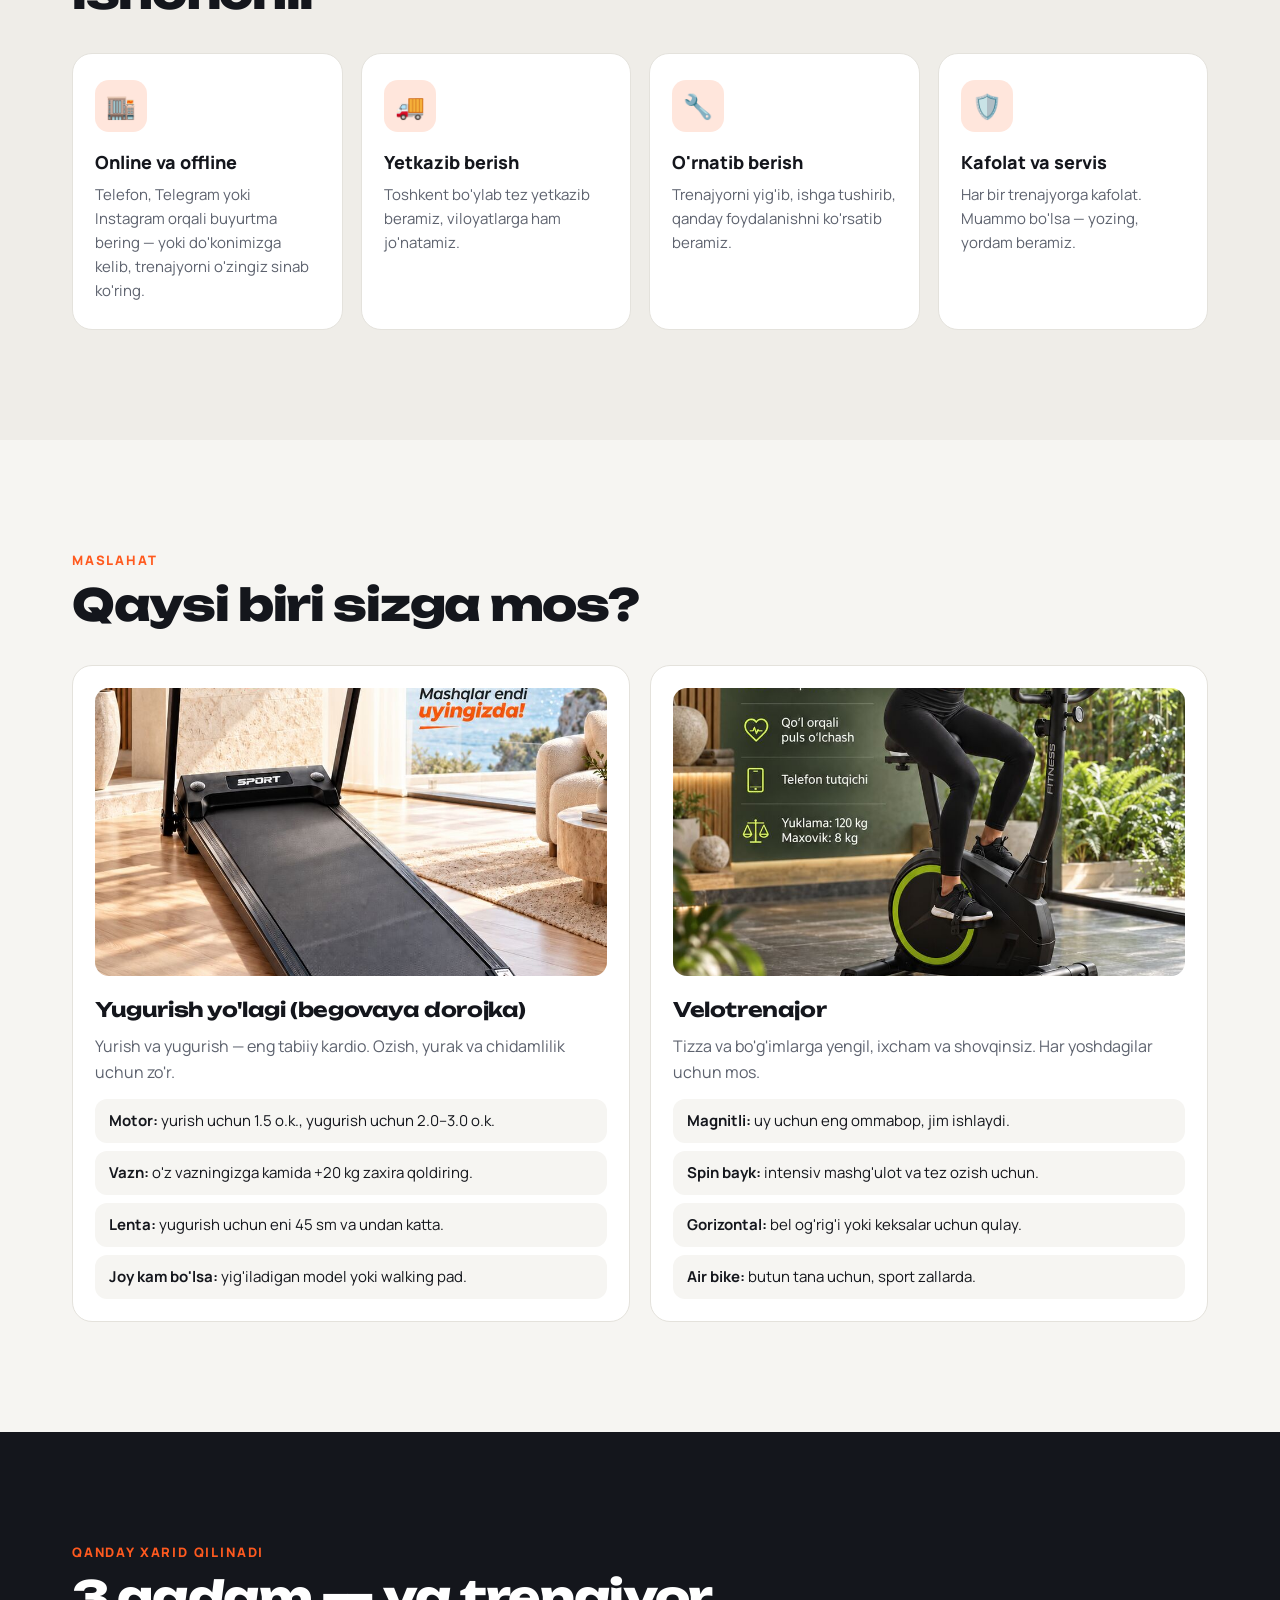
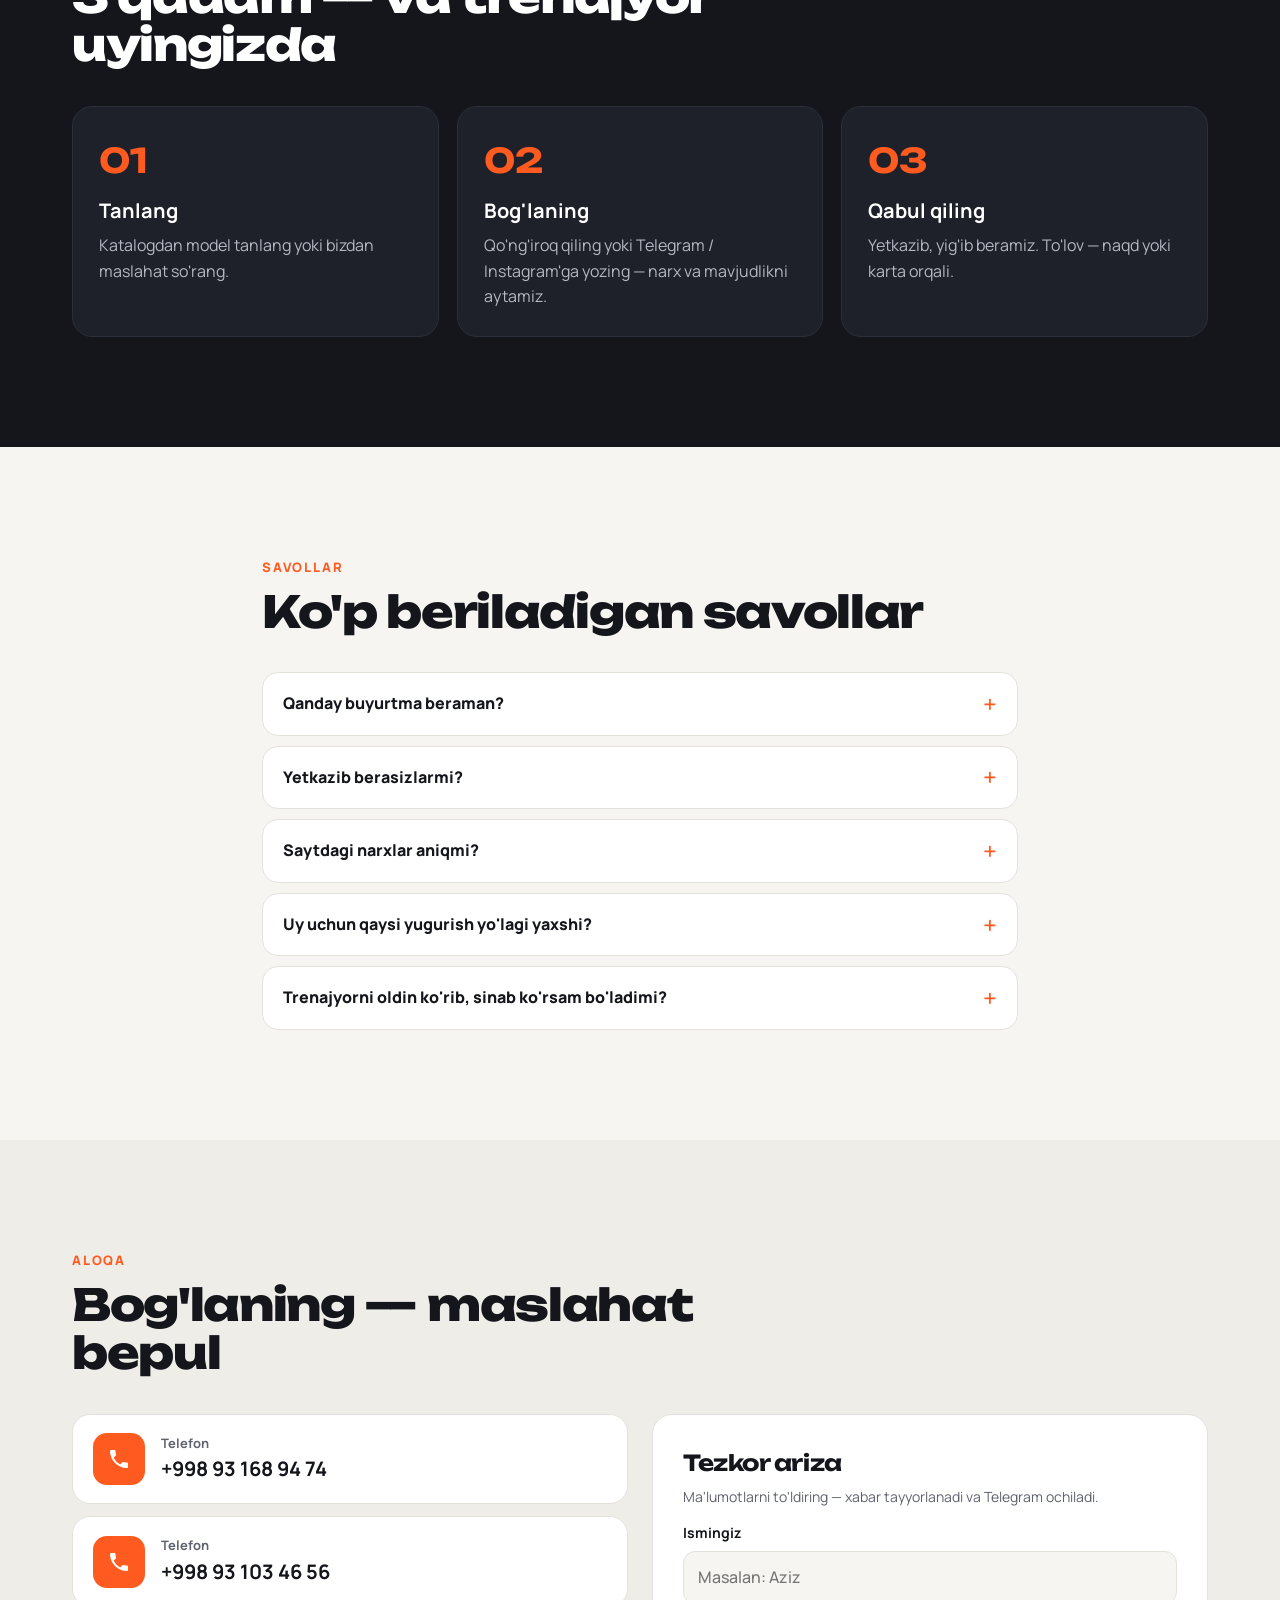
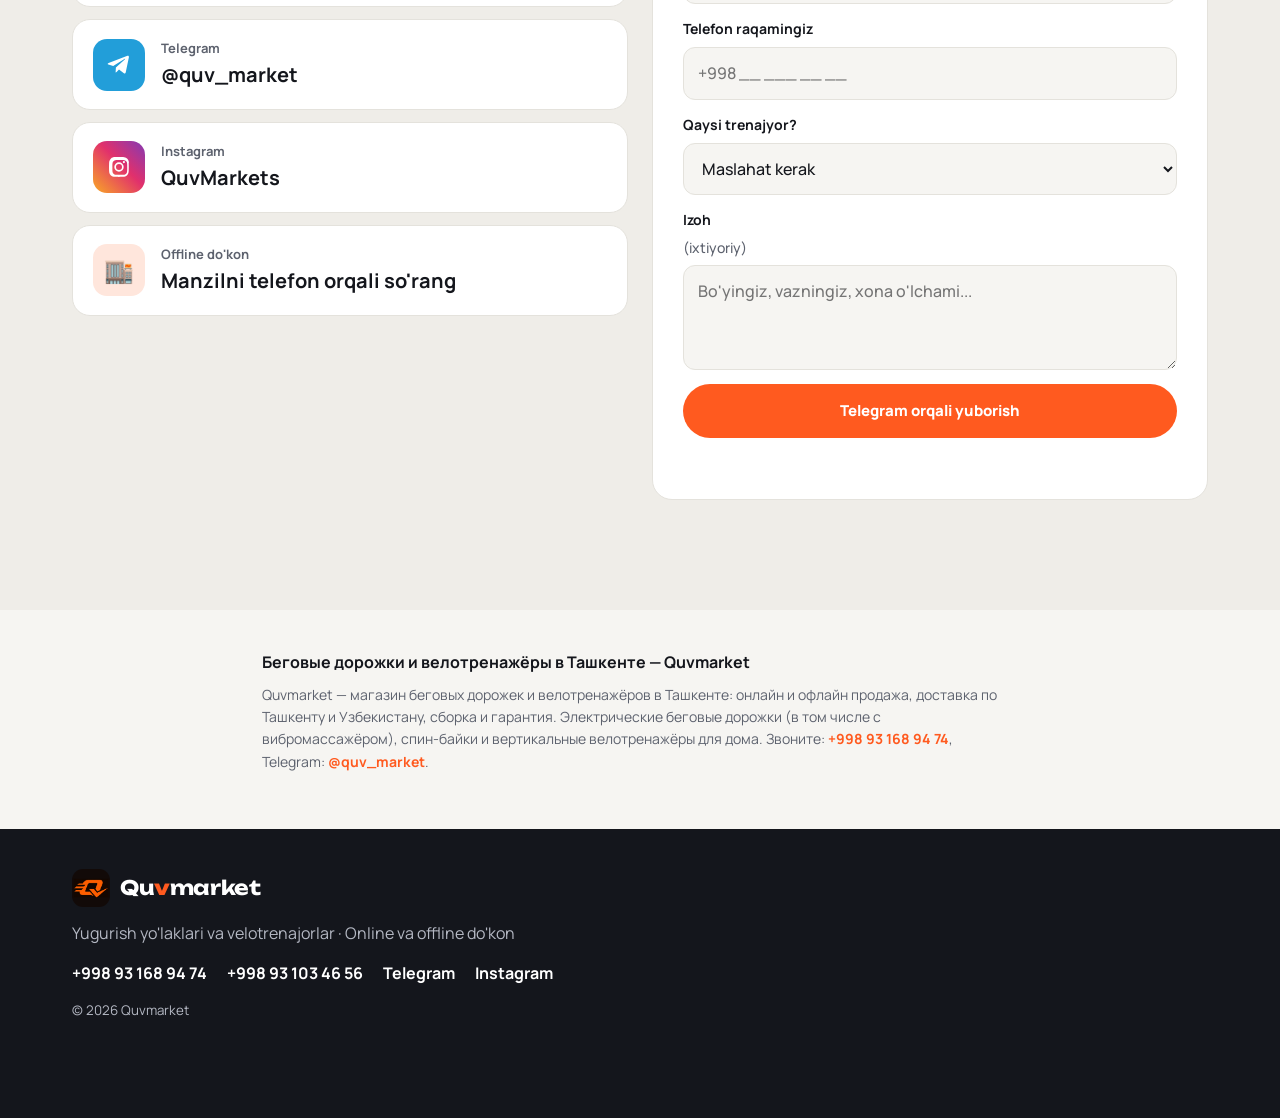
==== commit c810d8b5: "Quvmarket: add RUNEX-X8 exercise bike (2 790 000) Co-Authored-By: Claude Opus 5.5 <noreply@anthropic" ====
--- a/quvmarkets/index.html
+++ b/quvmarkets/index.html
@@ -169,6 +169,16 @@
           </div>
         </article>
 
+        <article class="card" data-cat="treadmill" data-price="2990000">
+          <div class="card__img"><img src="img/products/yugurish-yolagi-t04.jpg" alt="T-04 yugurish yo'lagi" loading="lazy" width="900" height="1200"></div>
+          <div class="card__body">
+            <p class="card__cat">Yugurish yo'lagi</p>
+            <h3>Yugurish yo'lagi T-04</h3>
+            <ul class="specs"><li>Dvigatel 2.25 HP, 1–12 km/soat</li><li>125 kg gacha</li><li>Lenta 1030 × 390 mm</li><li>Rangli displey, xavfsizlik kaliti</li></ul>
+            <div class="card__foot"><p class="price">2 990 000 <small>so'm</small></p><button class="btn btn--sm order">Buyurtma</button></div>
+          </div>
+        </article>
+
         <article class="card" data-cat="treadmill" data-price="2690000">
           <div class="card__img"><img src="img/products/yugurish-yolagi-m3.jpg" alt="M3 yugurish yo'lagi" loading="lazy" width="900" height="1200"></div>
           <div class="card__body">
@@ -187,6 +197,16 @@
             <h3>Spin velotrenajor RUNEX N5</h3>
             <ul class="specs"><li>200 kg gacha</li><li>Mustahkam ramka, uy va zal uchun</li><li>O'rindiq va rul balandligi sozlanadi</li></ul>
             <div class="card__foot"><p class="price">4 490 000 <small>so'm</small></p><button class="btn btn--sm order">Buyurtma</button></div>
+          </div>
+        </article>
+
+        <article class="card" data-cat="bike" data-price="2790000">
+          <div class="card__img"><img src="img/products/runex-x8.jpg" alt="RUNEX-X8 velotrenajor" loading="lazy" width="900" height="1200"></div>
+          <div class="card__body">
+            <p class="card__cat">Velotrenajor</p>
+            <h3>Velotrenajor RUNEX-X8</h3>
+            <ul class="specs"><li>150 kg gacha, maxovik 8 kg</li><li>Planshet/telefon tutqichi</li><li>O'rindiq va rul sozlanadi, g'ildirakli</li></ul>
+            <div class="card__foot"><p class="price">2 790 000 <small>so'm</small></p><button class="btn btn--sm order">Buyurtma</button></div>
           </div>
         </article>
 
@@ -275,14 +295,11 @@
         <p class="eyebrow">Qanday xarid qilinadi</p>
         <h2 class="title">3 qadam — va trenajyor uyingizda</h2>
       </div>
-      <div class="howto">
-        <video class="howto__video" src="video/qanday-buyurtma.mp4" poster="video/qanday-buyurtma.jpg" width="720" height="1280" autoplay muted loop playsinline controls preload="metadata" aria-label="Buyurtma qanday yetkaziladi — video"></video>
-        <ol class="steps steps--stack">
-          <li><b>01</b><h3>Tanlang</h3><p>Katalogdan model tanlang yoki bizdan maslahat so'rang.</p></li>
-          <li><b>02</b><h3>Bog'laning</h3><p>Qo'ng'iroq qiling yoki Telegram / Instagram'ga yozing — narx va mavjudlikni aytamiz.</p></li>
-          <li><b>03</b><h3>Qabul qiling</h3><p>Yetkazib, yig'ib beramiz. To'lov — naqd yoki karta orqali.</p></li>
-        </ol>
-      </div>
+      <ol class="steps">
+        <li><b>01</b><h3>Tanlang</h3><p>Katalogdan model tanlang yoki bizdan maslahat so'rang.</p></li>
+        <li><b>02</b><h3>Bog'laning</h3><p>Qo'ng'iroq qiling yoki Telegram / Instagram'ga yozing — narx va mavjudlikni aytamiz.</p></li>
+        <li><b>03</b><h3>Qabul qiling</h3><p>Yetkazib, yig'ib beramiz. To'lov — naqd yoki karta orqali.</p></li>
+      </ol>
     </div>
   </section>
 
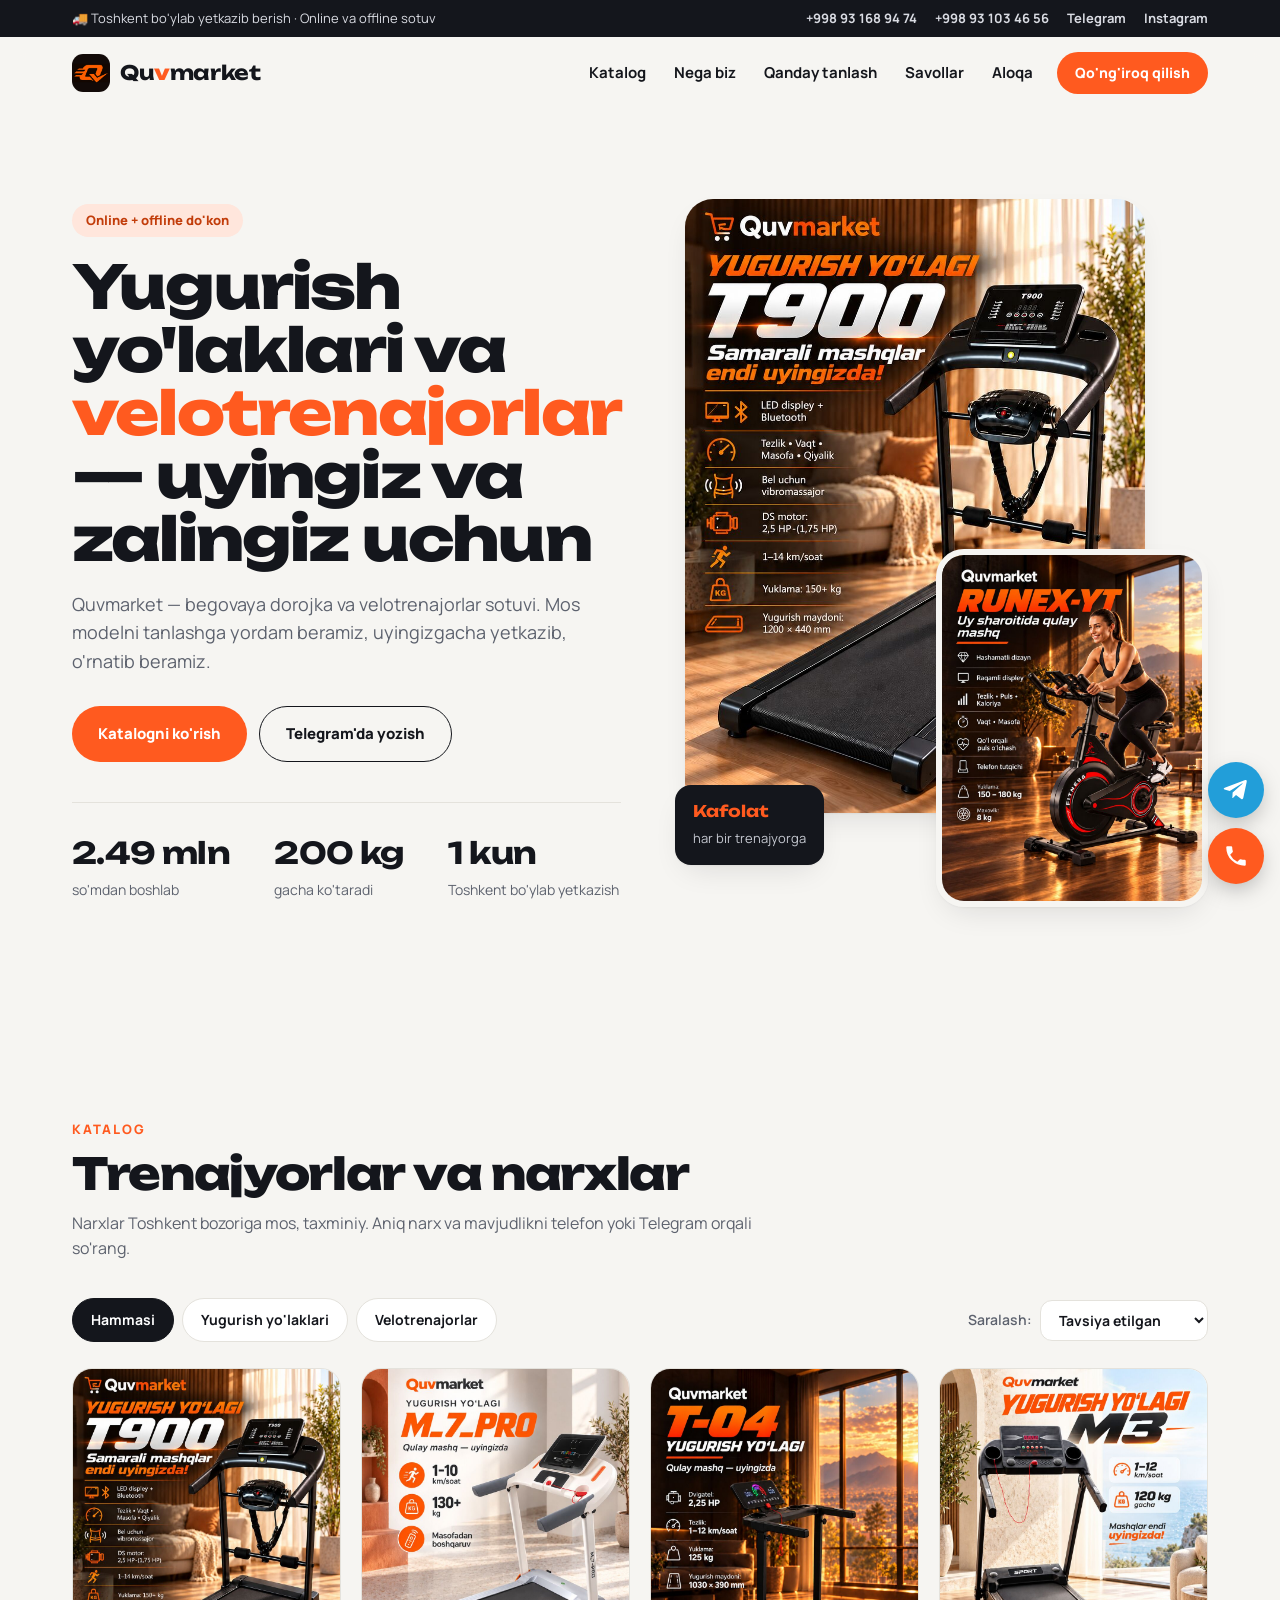
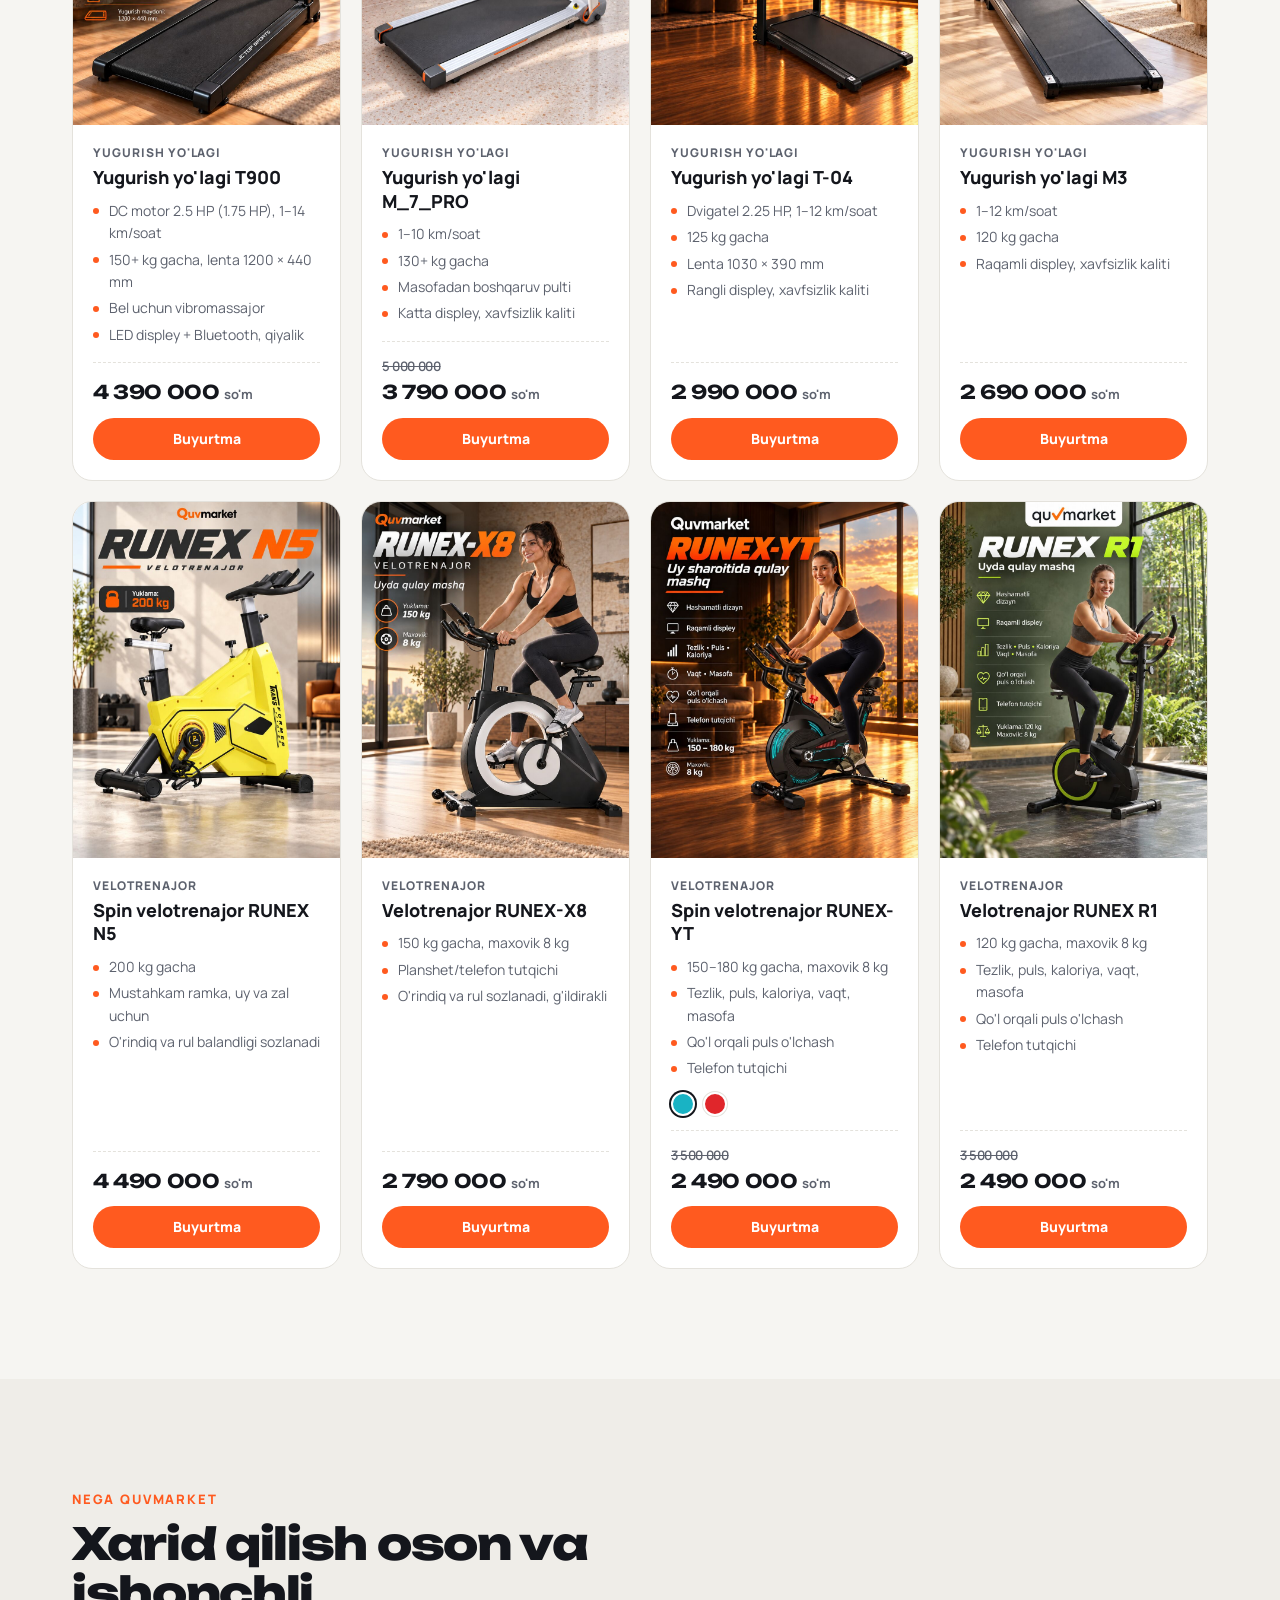
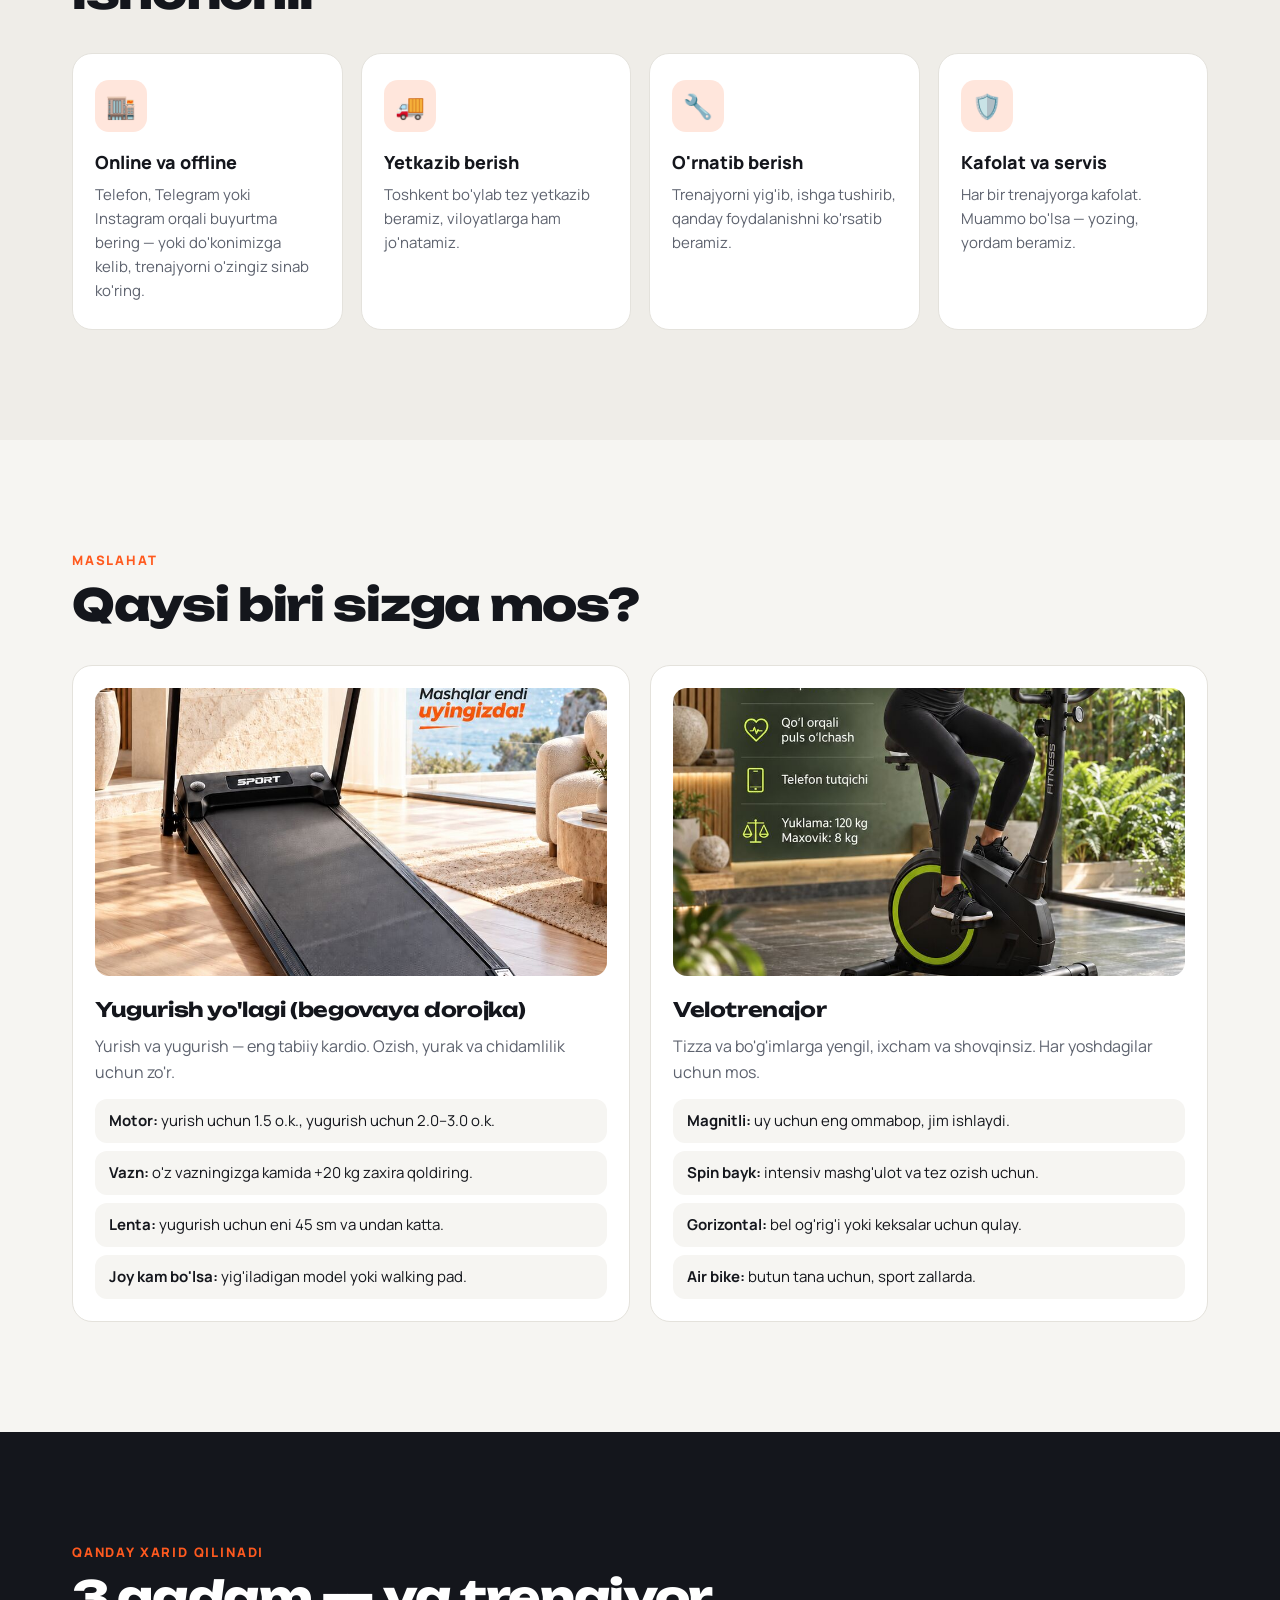
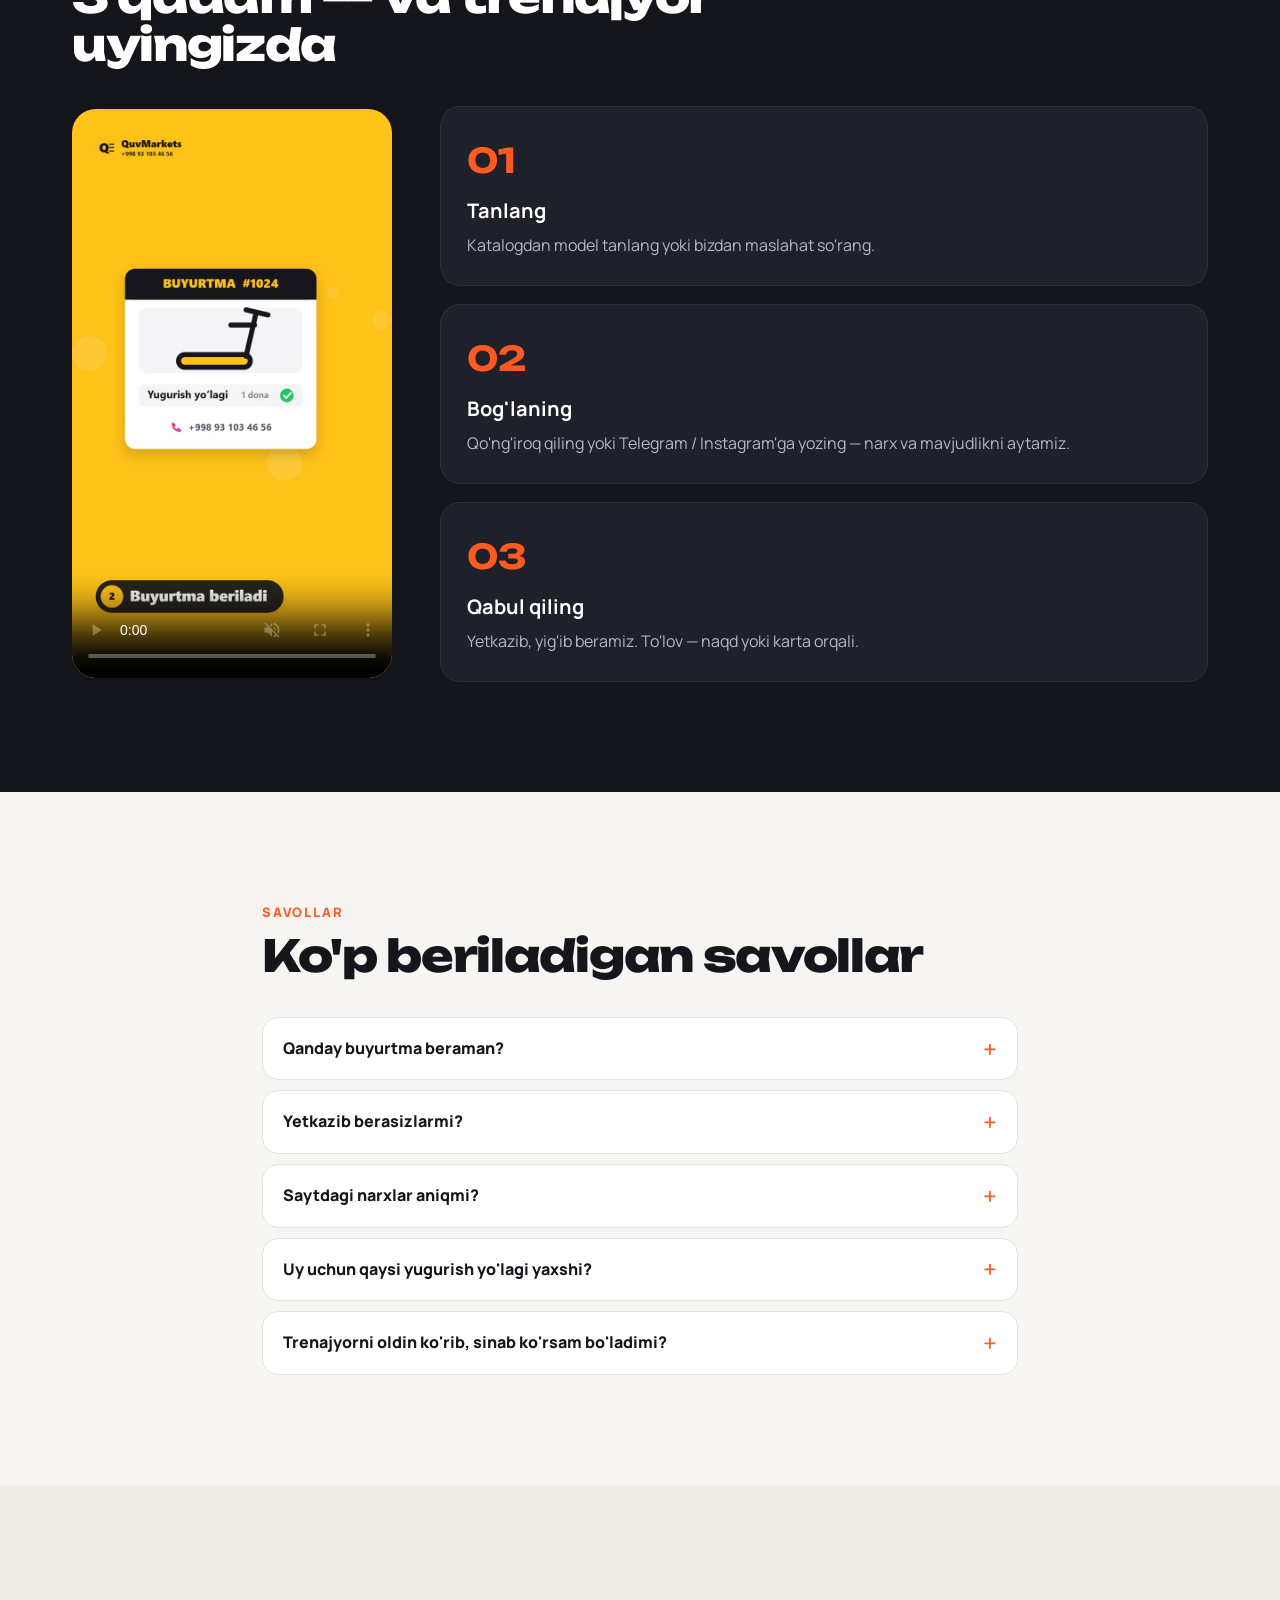
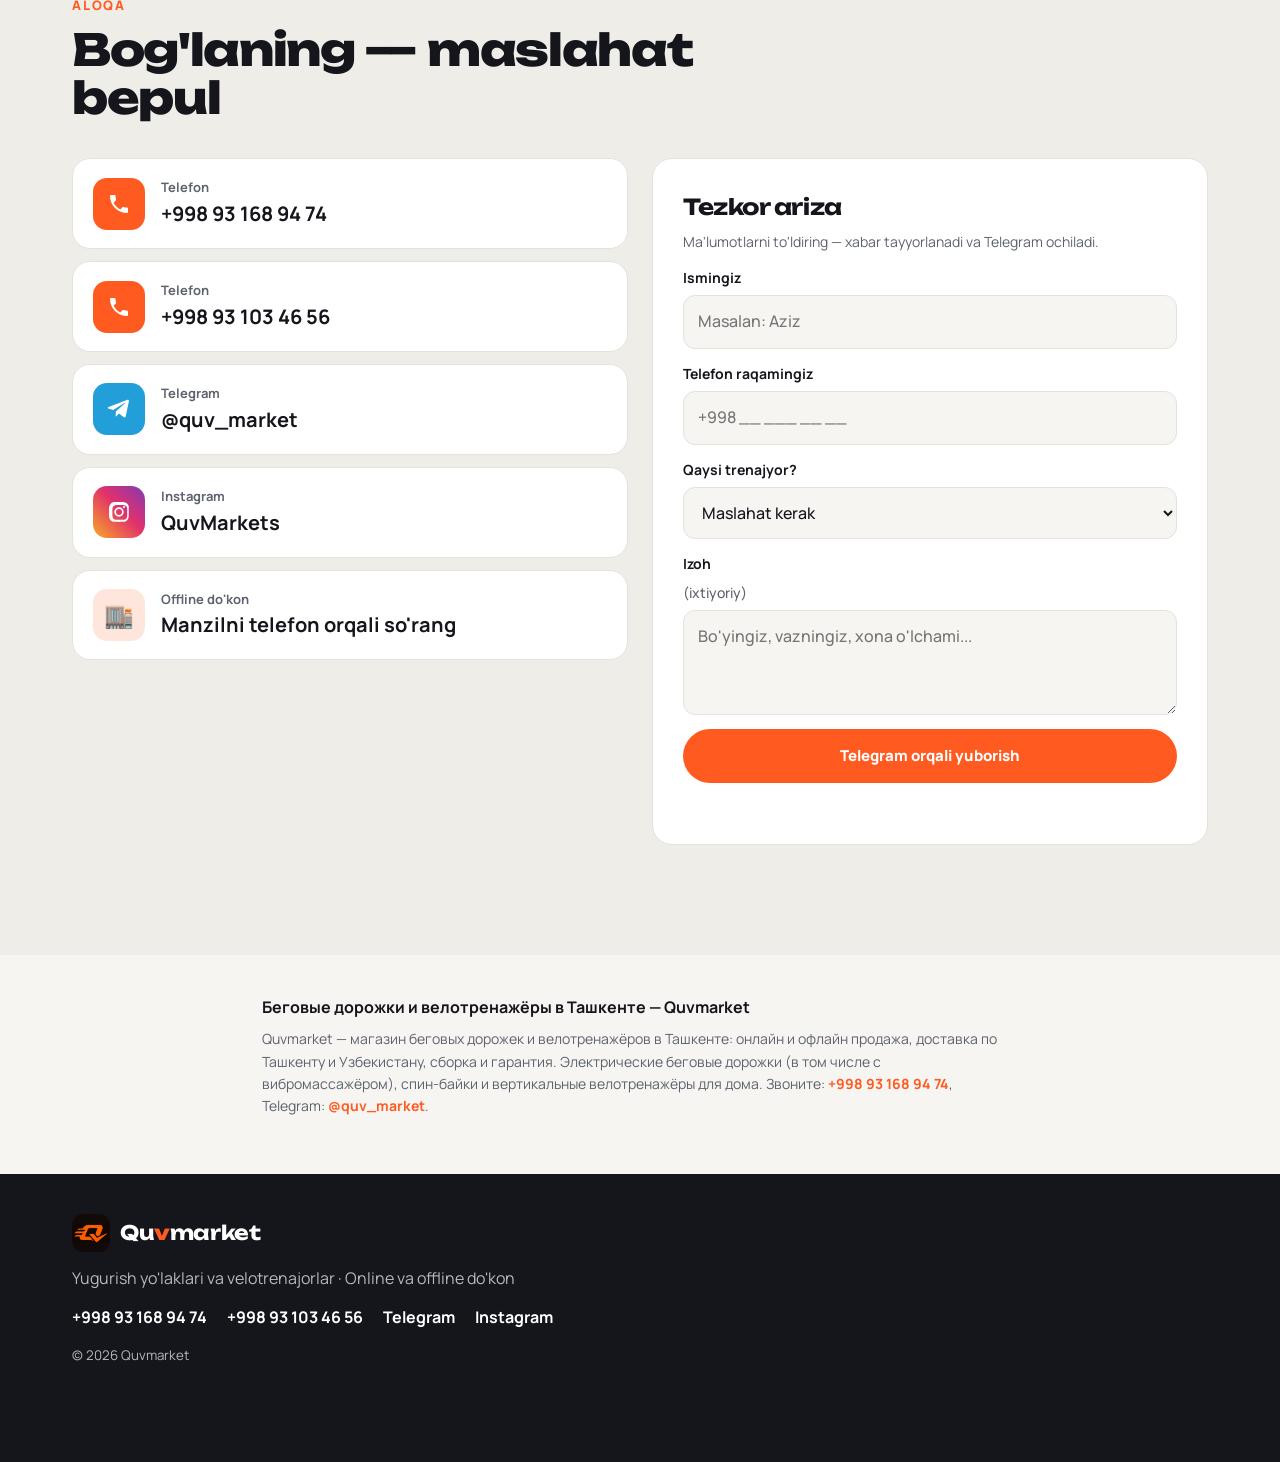
==== commit 4f9d730d: "Merge pull request #8 from Gaybu11a/claude/quvmarket-video Quvmarket: "Qanday xarid qilinadi" bo'lim" ====
--- a/quvmarkets/index.html
+++ b/quvmarkets/index.html
@@ -295,11 +295,14 @@
         <p class="eyebrow">Qanday xarid qilinadi</p>
         <h2 class="title">3 qadam — va trenajyor uyingizda</h2>
       </div>
-      <ol class="steps">
-        <li><b>01</b><h3>Tanlang</h3><p>Katalogdan model tanlang yoki bizdan maslahat so'rang.</p></li>
-        <li><b>02</b><h3>Bog'laning</h3><p>Qo'ng'iroq qiling yoki Telegram / Instagram'ga yozing — narx va mavjudlikni aytamiz.</p></li>
-        <li><b>03</b><h3>Qabul qiling</h3><p>Yetkazib, yig'ib beramiz. To'lov — naqd yoki karta orqali.</p></li>
-      </ol>
+      <div class="howto">
+        <video class="howto__video" src="video/qanday-buyurtma.mp4" poster="video/qanday-buyurtma.jpg" width="720" height="1280" autoplay muted loop playsinline controls preload="metadata" aria-label="Buyurtma qanday yetkaziladi — video"></video>
+        <ol class="steps steps--stack">
+          <li><b>01</b><h3>Tanlang</h3><p>Katalogdan model tanlang yoki bizdan maslahat so'rang.</p></li>
+          <li><b>02</b><h3>Bog'laning</h3><p>Qo'ng'iroq qiling yoki Telegram / Instagram'ga yozing — narx va mavjudlikni aytamiz.</p></li>
+          <li><b>03</b><h3>Qabul qiling</h3><p>Yetkazib, yig'ib beramiz. To'lov — naqd yoki karta orqali.</p></li>
+        </ol>
+      </div>
     </div>
   </section>
 
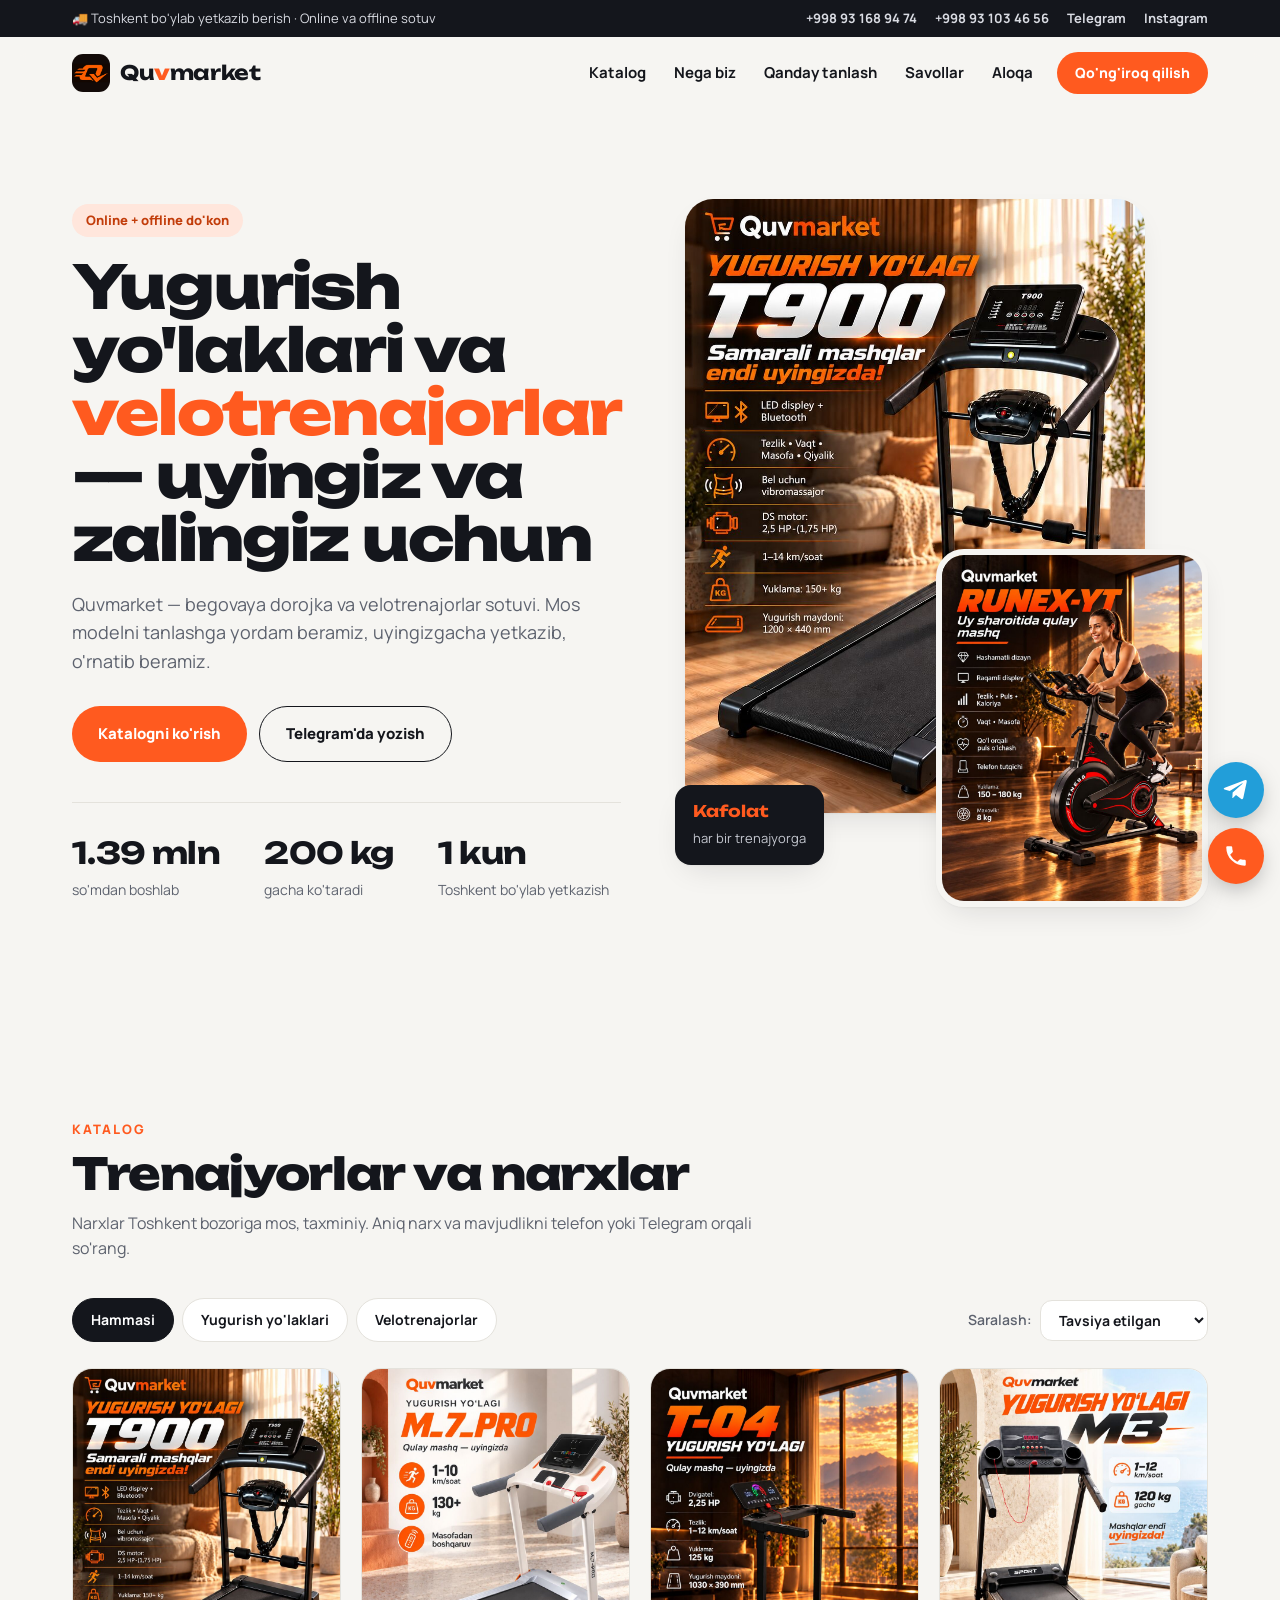
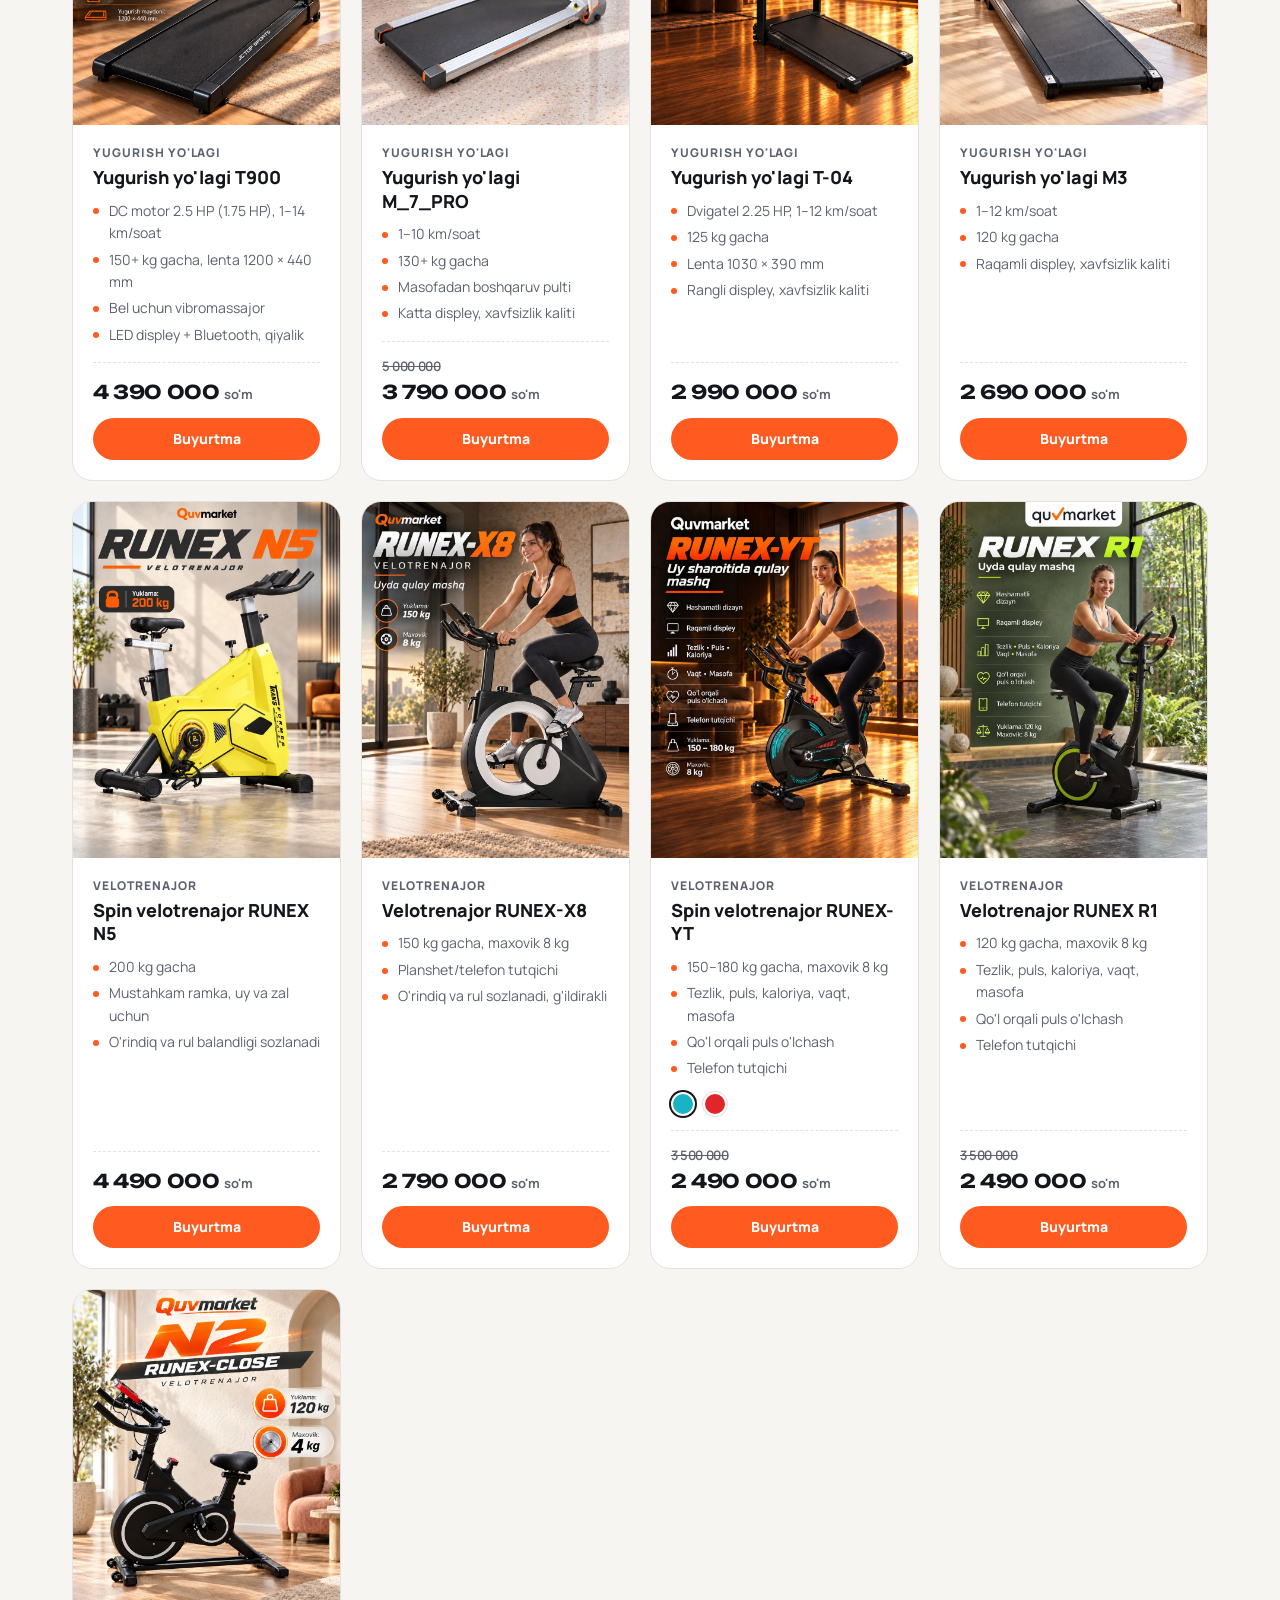
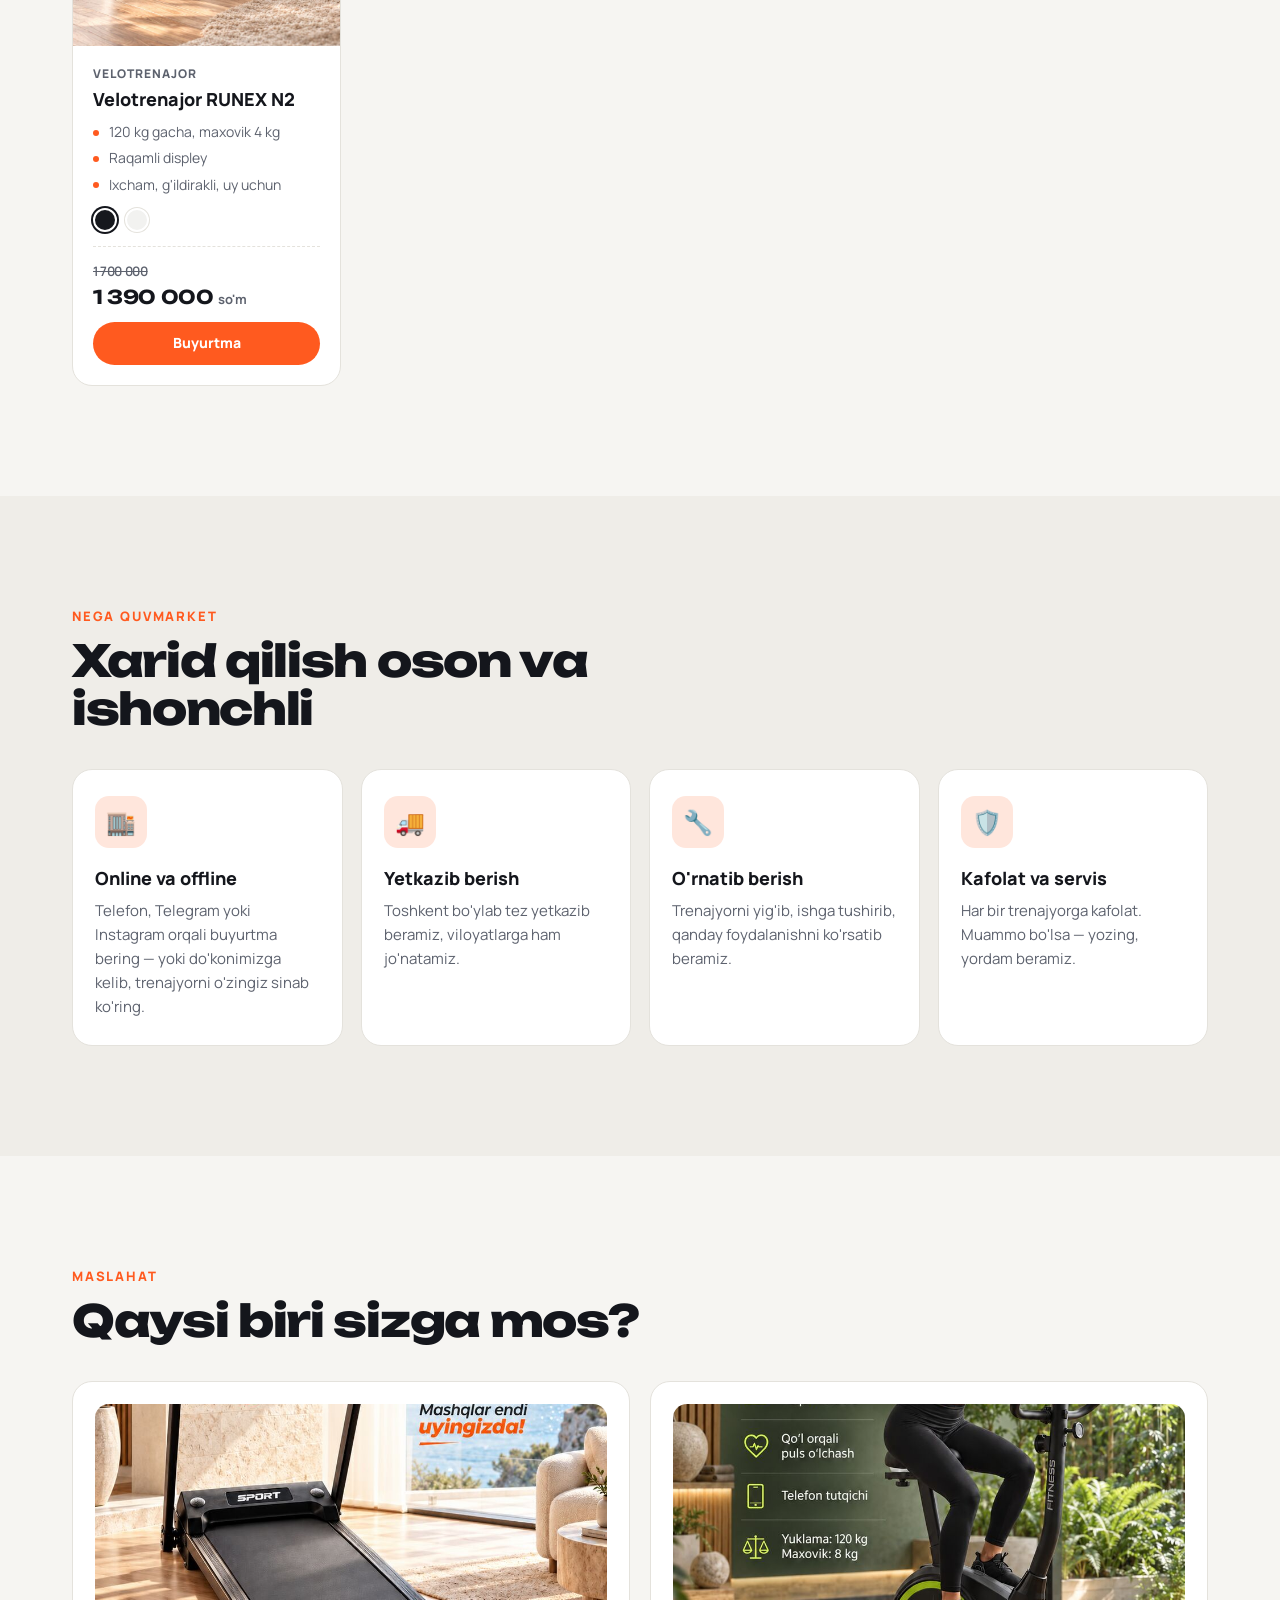
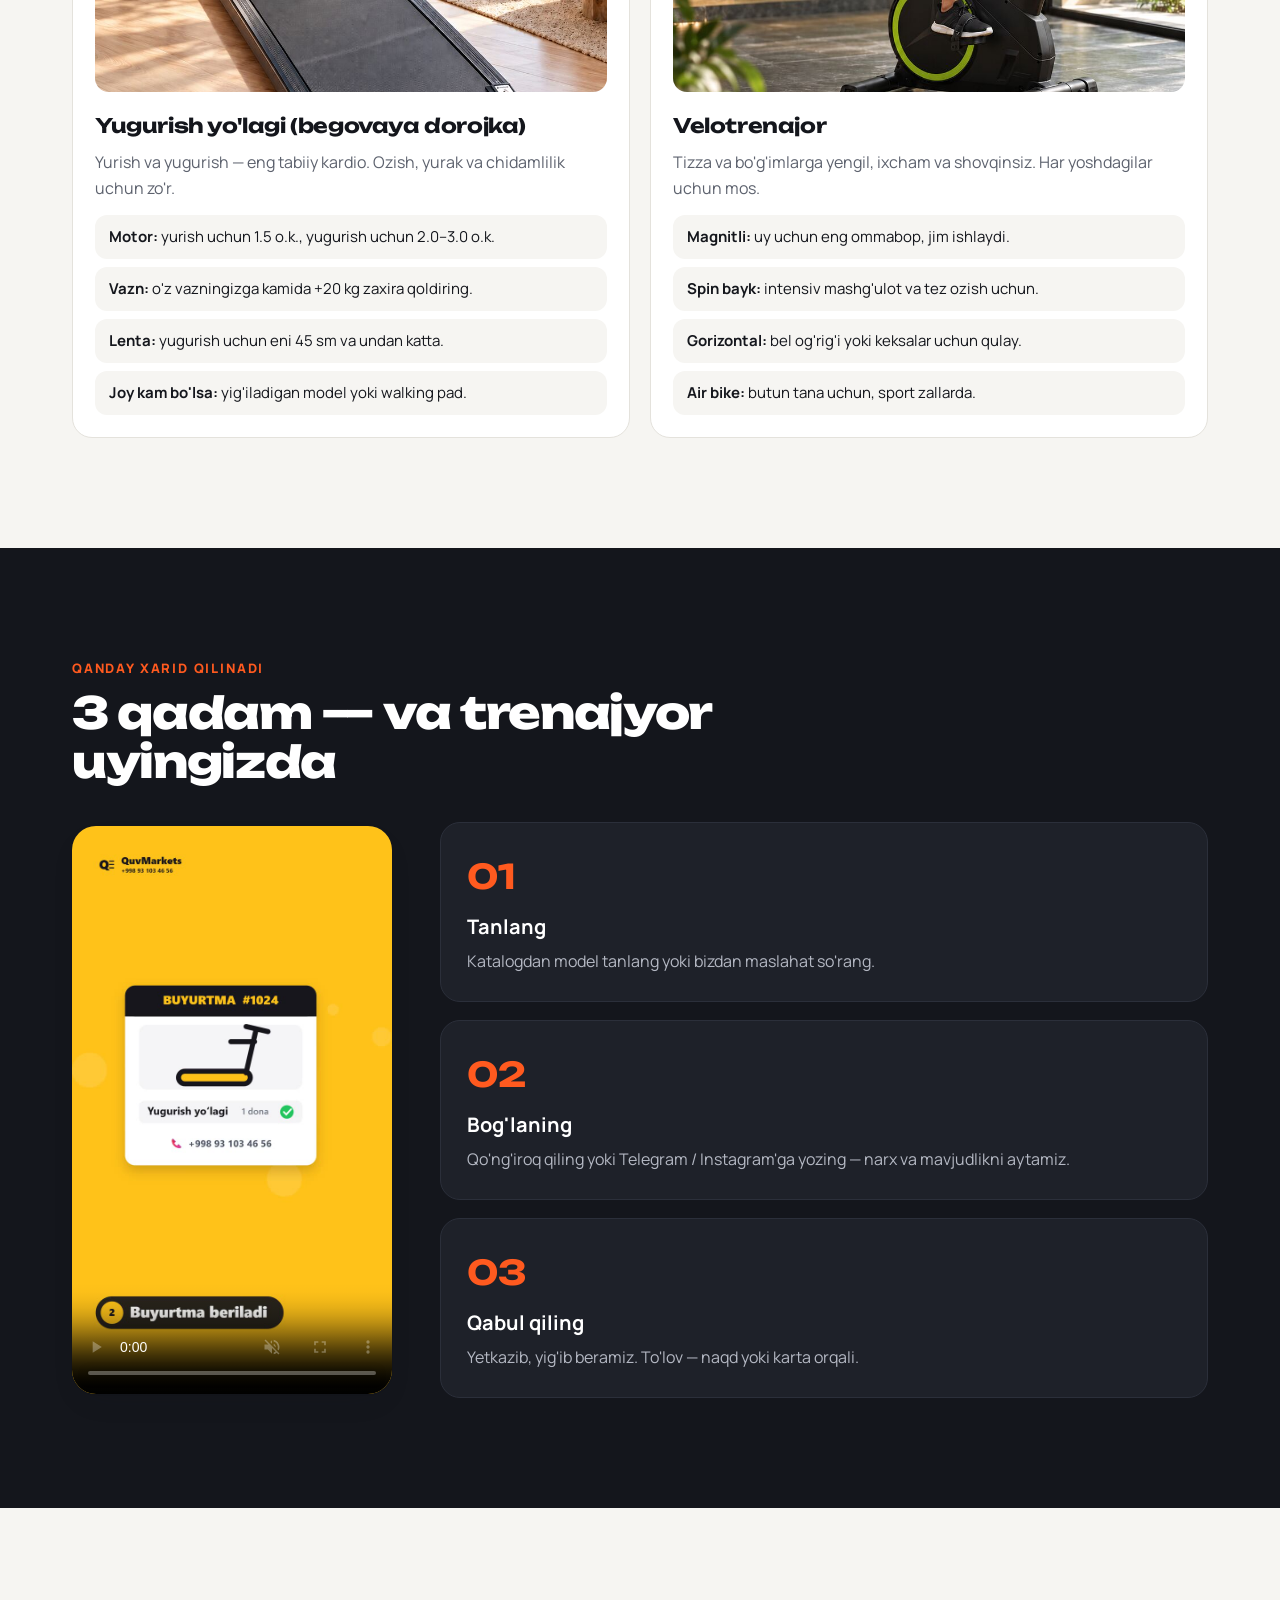
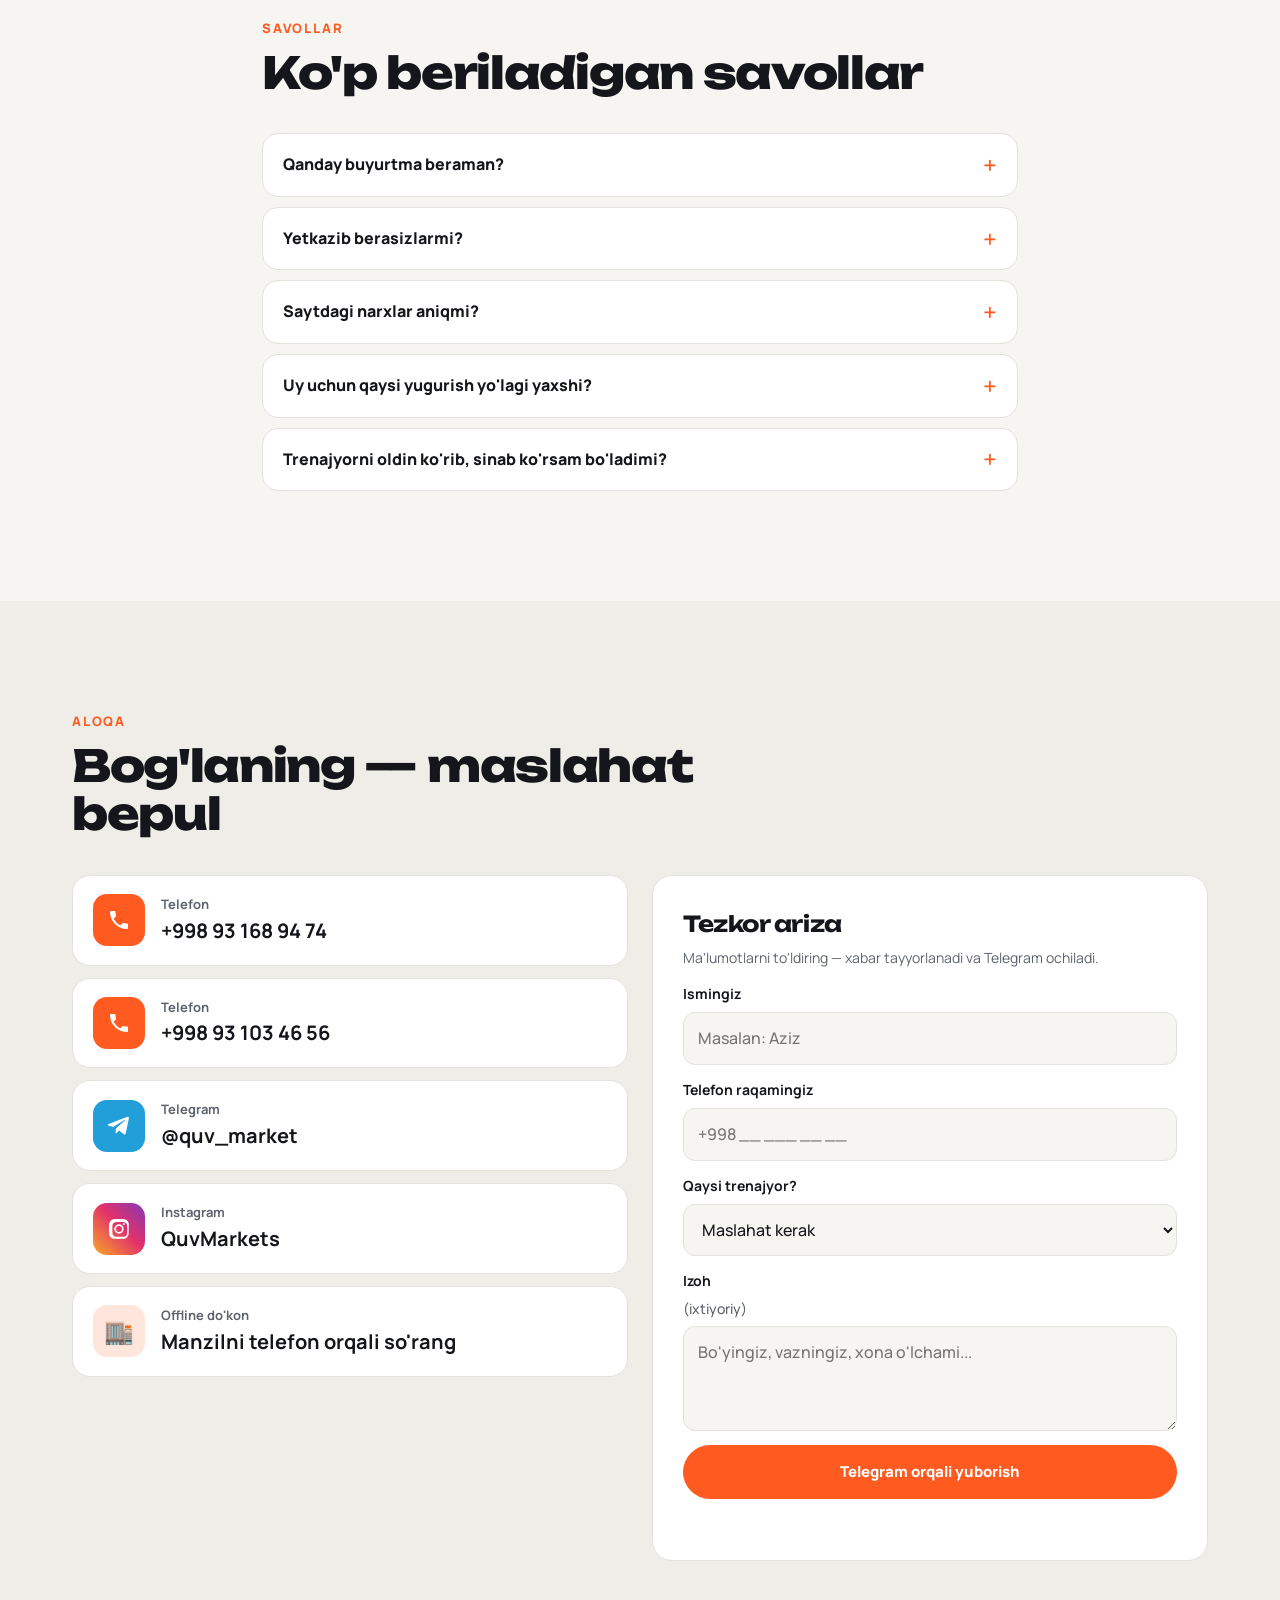
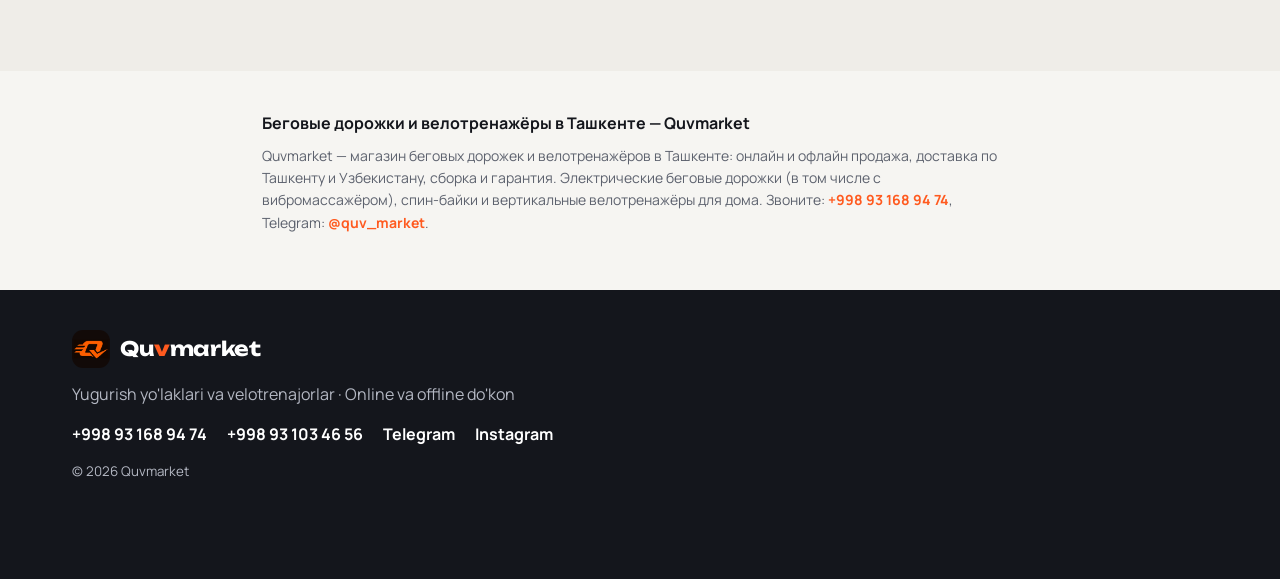
==== commit 7da9afea: "Quvmarket: add RUNEX N2 bike in black and white (1 390 000) Co-Authored-By: Claude Sonnet 5.5 <norep" ====
--- a/quvmarkets/index.html
+++ b/quvmarkets/index.html
@@ -4,7 +4,7 @@
   <meta charset="utf-8">
   <meta name="viewport" content="width=device-width, initial-scale=1">
   <title>Quvmarket — Yugurish yo'laklari (begovaya dorojka) va velotrenajorlar Toshkentda</title>
-  <meta name="description" content="Quvmarket — yugurish yo'laklari (begovaya dorojka) va velotrenajorlar do'koni. Online va offline sotuv, Toshkent bo'ylab yetkazib berish. Narxlar 2 490 000 so'mdan. ☎ +998 93 168 94 74">
+  <meta name="description" content="Quvmarket — yugurish yo'laklari (begovaya dorojka) va velotrenajorlar do'koni. Online va offline sotuv, Toshkent bo'ylab yetkazib berish. Narxlar 1 390 000 so'mdan. ☎ +998 93 168 94 74">
   <meta name="keywords" content="begovaya dorojka, yugurish yo'lagi, velotrenajor, беговая дорожка Ташкент, велотренажер Ташкент, trenajyor sotib olish, spin bike, Quvmarket, quvmarkets">
   <meta name="robots" content="index, follow">
   <link rel="canonical" href="https://gaybu11a.github.io/kostafit-site/quvmarkets/">
@@ -34,7 +34,7 @@
     "logo": "https://gaybu11a.github.io/kostafit-site/quvmarkets/img/logo.jpg",
     "image": "https://gaybu11a.github.io/kostafit-site/quvmarkets/img/products/yugurish-yolagi-t900.jpg",
     "telephone": ["+998931689474", "+998931034656"],
-    "priceRange": "2 490 000 – 4 490 000 so'm",
+    "priceRange": "1 390 000 – 4 490 000 so'm",
     "currenciesAccepted": "UZS",
     "sameAs": ["https://t.me/quv_market", "https://www.instagram.com/quvmarkets/"],
     "address": { "@type": "PostalAddress", "addressLocality": "Toshkent", "addressCountry": "UZ" },
@@ -108,7 +108,7 @@
           <a href="https://t.me/quv_market" target="_blank" rel="noopener" class="btn btn--ghost">Telegram'da yozish</a>
         </div>
         <ul class="hero__facts">
-          <li><b>2.49 mln</b><span>so'mdan boshlab</span></li>
+          <li><b>1.39 mln</b><span>so'mdan boshlab</span></li>
           <li><b>200 kg</b><span>gacha ko'taradi</span></li>
           <li><b>1 kun</b><span>Toshkent bo'ylab yetkazish</span></li>
         </ul>
@@ -231,6 +231,20 @@
             <h3>Velotrenajor RUNEX R1</h3>
             <ul class="specs"><li>120 kg gacha, maxovik 8 kg</li><li>Tezlik, puls, kaloriya, vaqt, masofa</li><li>Qo'l orqali puls o'lchash</li><li>Telefon tutqichi</li></ul>
             <div class="card__foot"><p class="price"><s class="price__old">3 500 000</s> 2 490 000 <small>so'm</small></p><button class="btn btn--sm order">Buyurtma</button></div>
+          </div>
+        </article>
+
+        <article class="card" data-cat="bike" data-price="1390000">
+          <div class="card__img"><img src="img/products/runex-n2-qora.jpg" alt="RUNEX N2 velotrenajor" loading="lazy" width="900" height="1200"></div>
+          <div class="card__body">
+            <p class="card__cat">Velotrenajor</p>
+            <h3>Velotrenajor RUNEX N2</h3>
+            <ul class="specs"><li>120 kg gacha, maxovik 4 kg</li><li>Raqamli displey</li><li>Ixcham, g'ildirakli, uy uchun</li></ul>
+            <div class="swatches" role="group" aria-label="Rangi">
+              <button type="button" class="swatch is-active" style="--c:#16181d" data-src="img/products/runex-n2-qora.jpg" aria-pressed="true" title="Qora"><span class="sr-only">Qora</span></button>
+              <button type="button" class="swatch" style="--c:#f2f2f0" data-src="img/products/runex-n2-oq.jpg" aria-pressed="false" title="Oq"><span class="sr-only">Oq</span></button>
+            </div>
+            <div class="card__foot"><p class="price"><s class="price__old">1 700 000</s> 1 390 000 <small>so'm</small></p><button class="btn btn--sm order">Buyurtma</button></div>
           </div>
         </article>
 
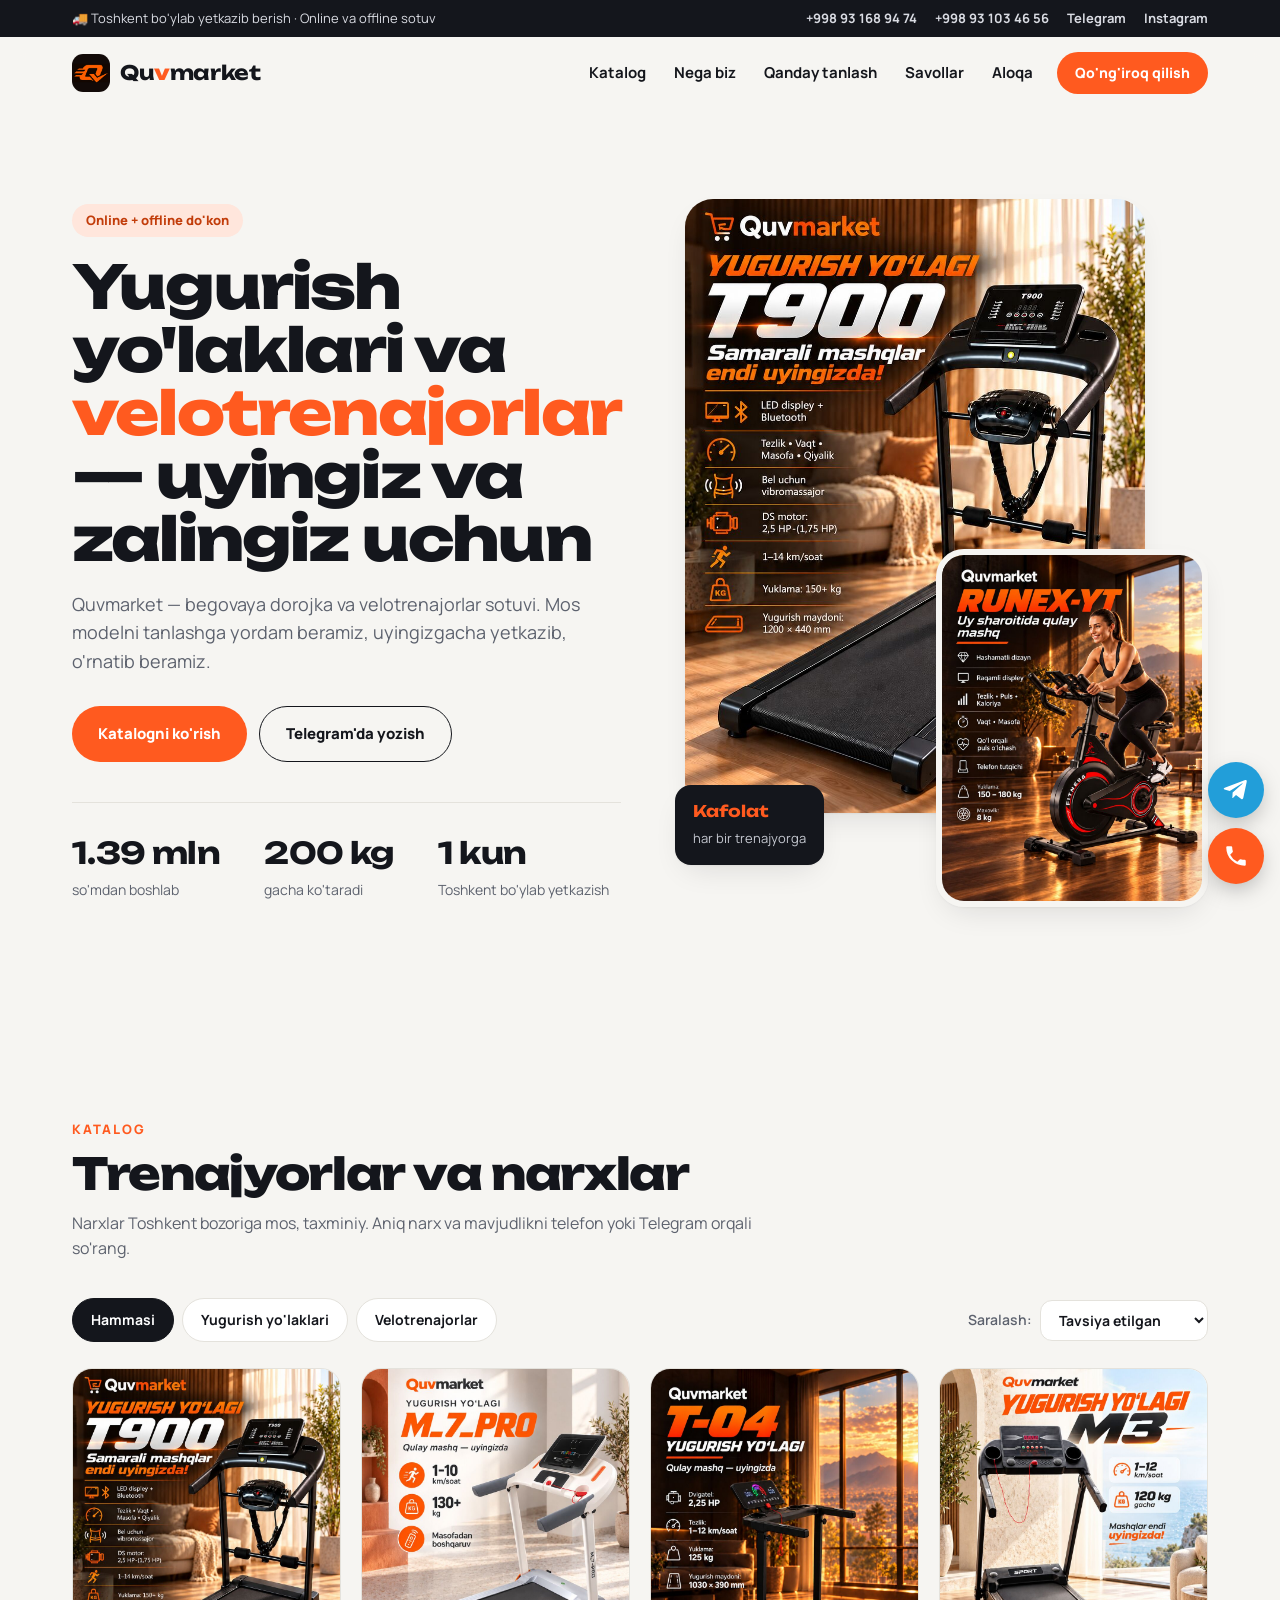
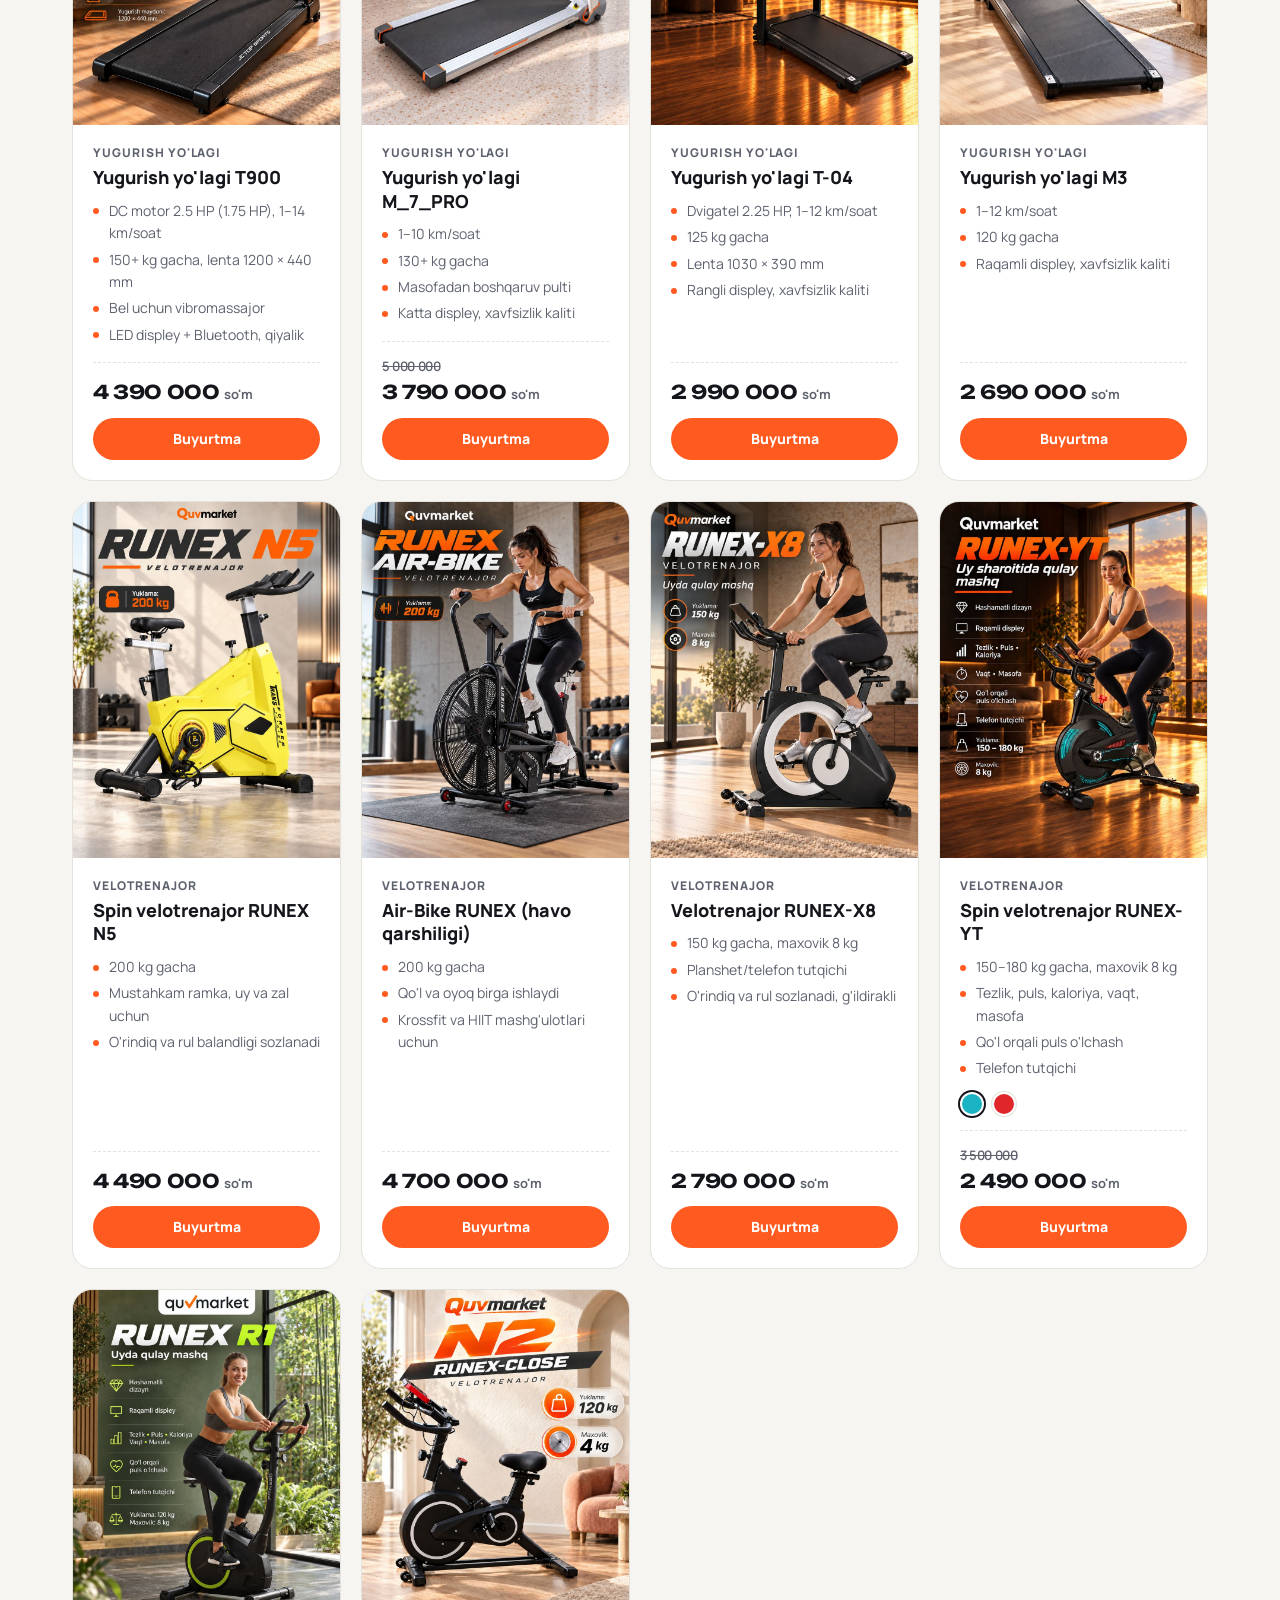
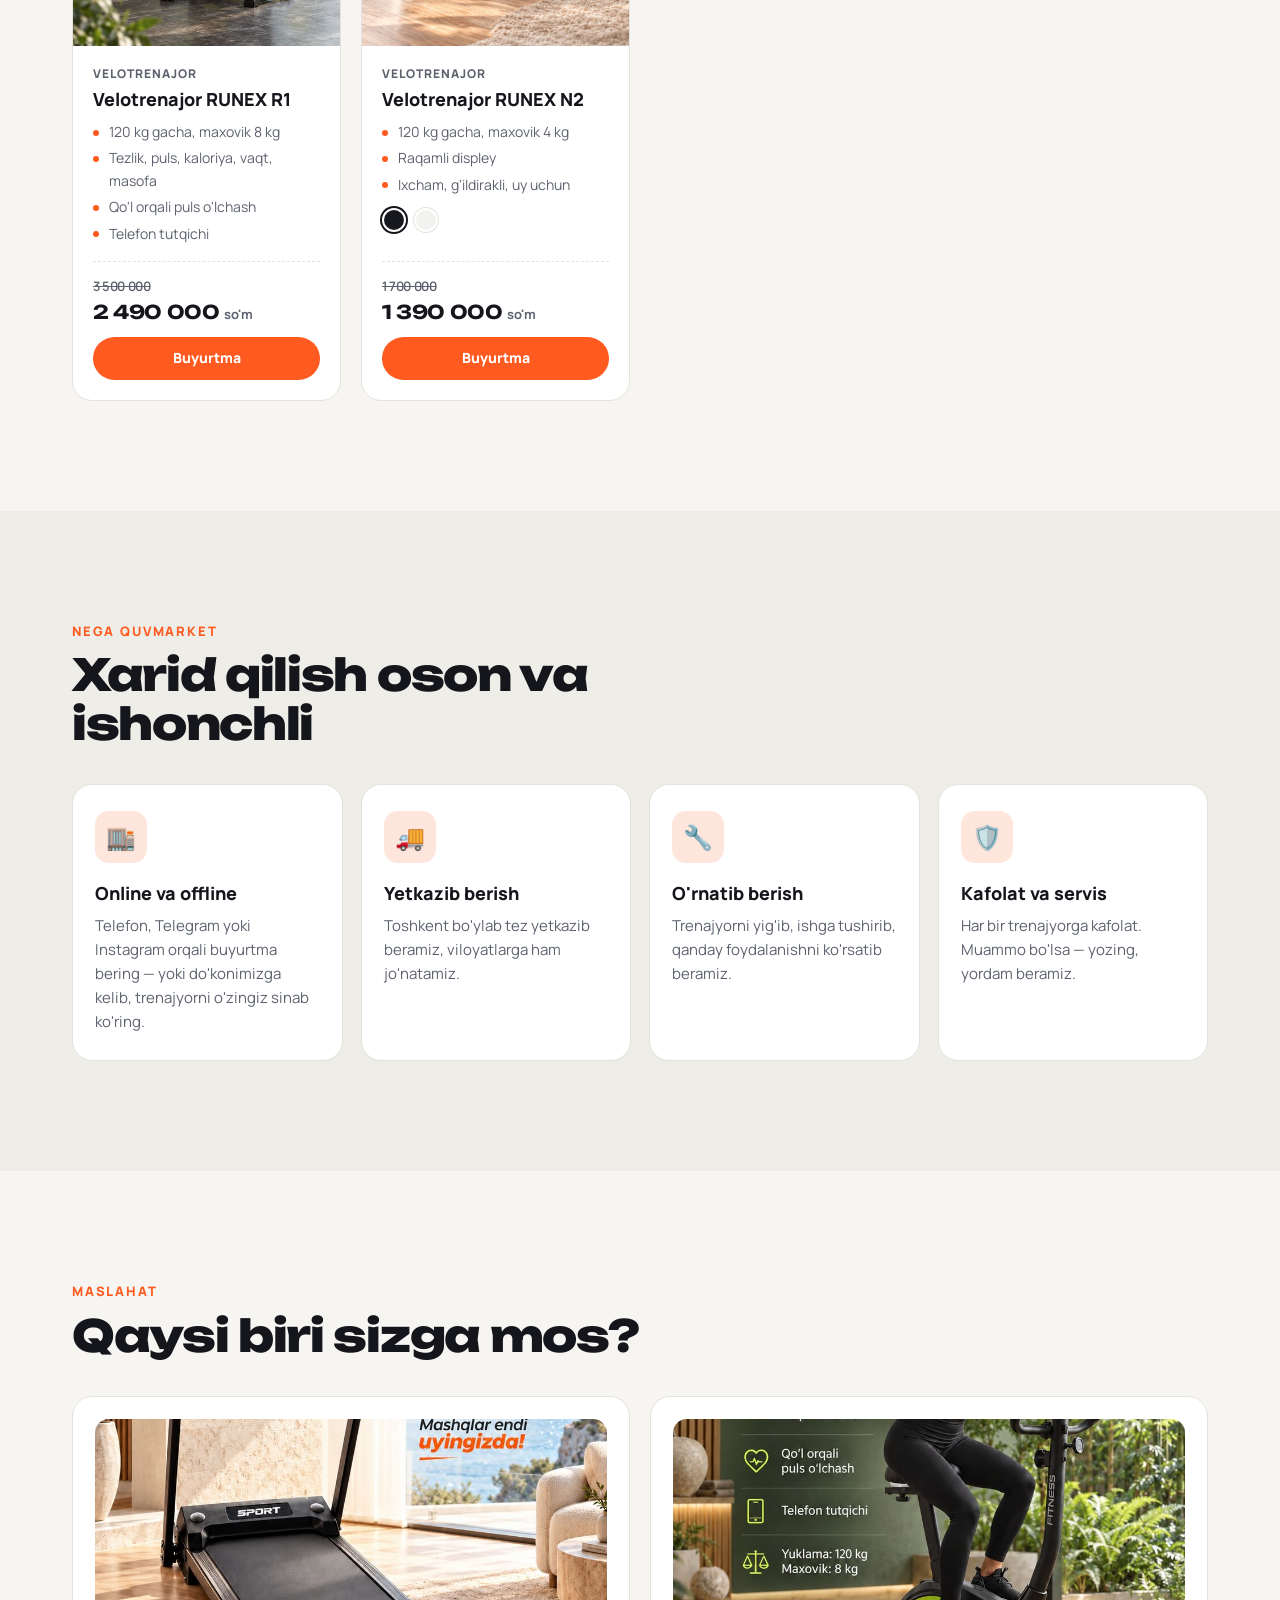
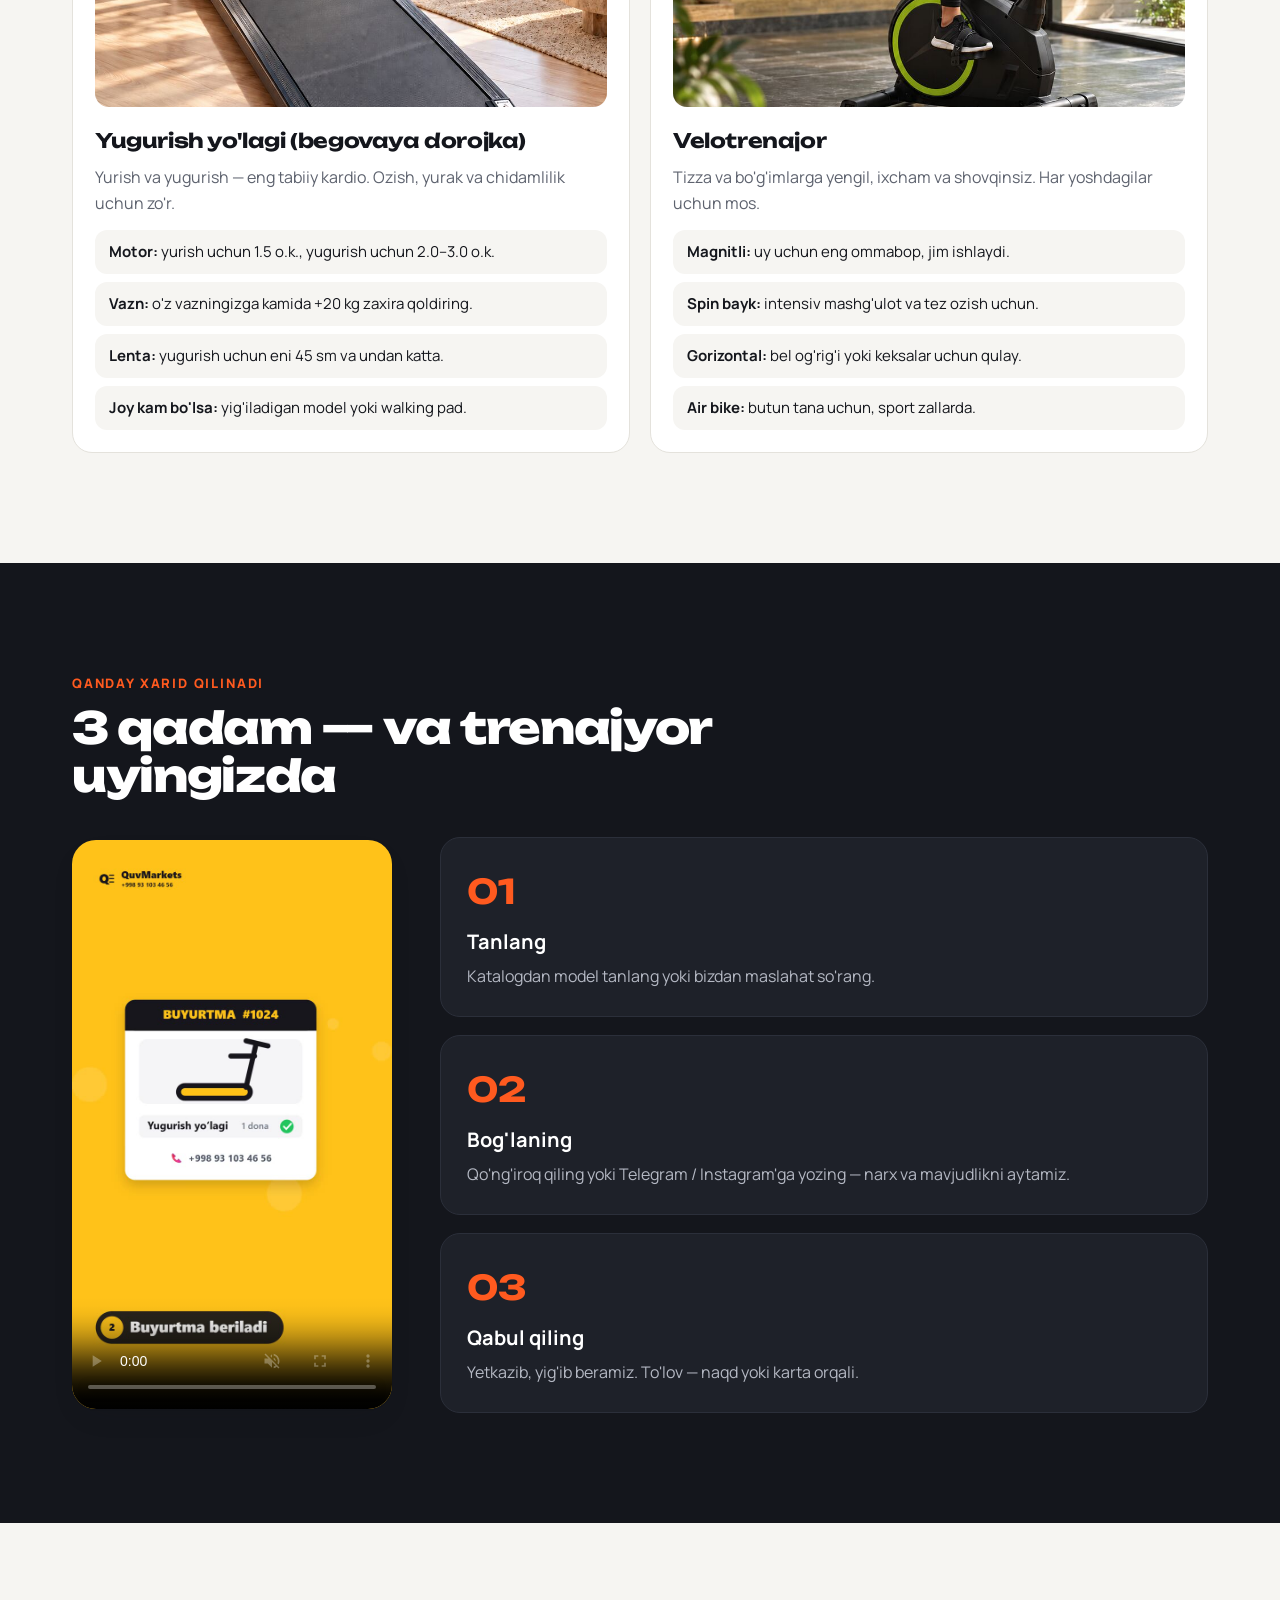
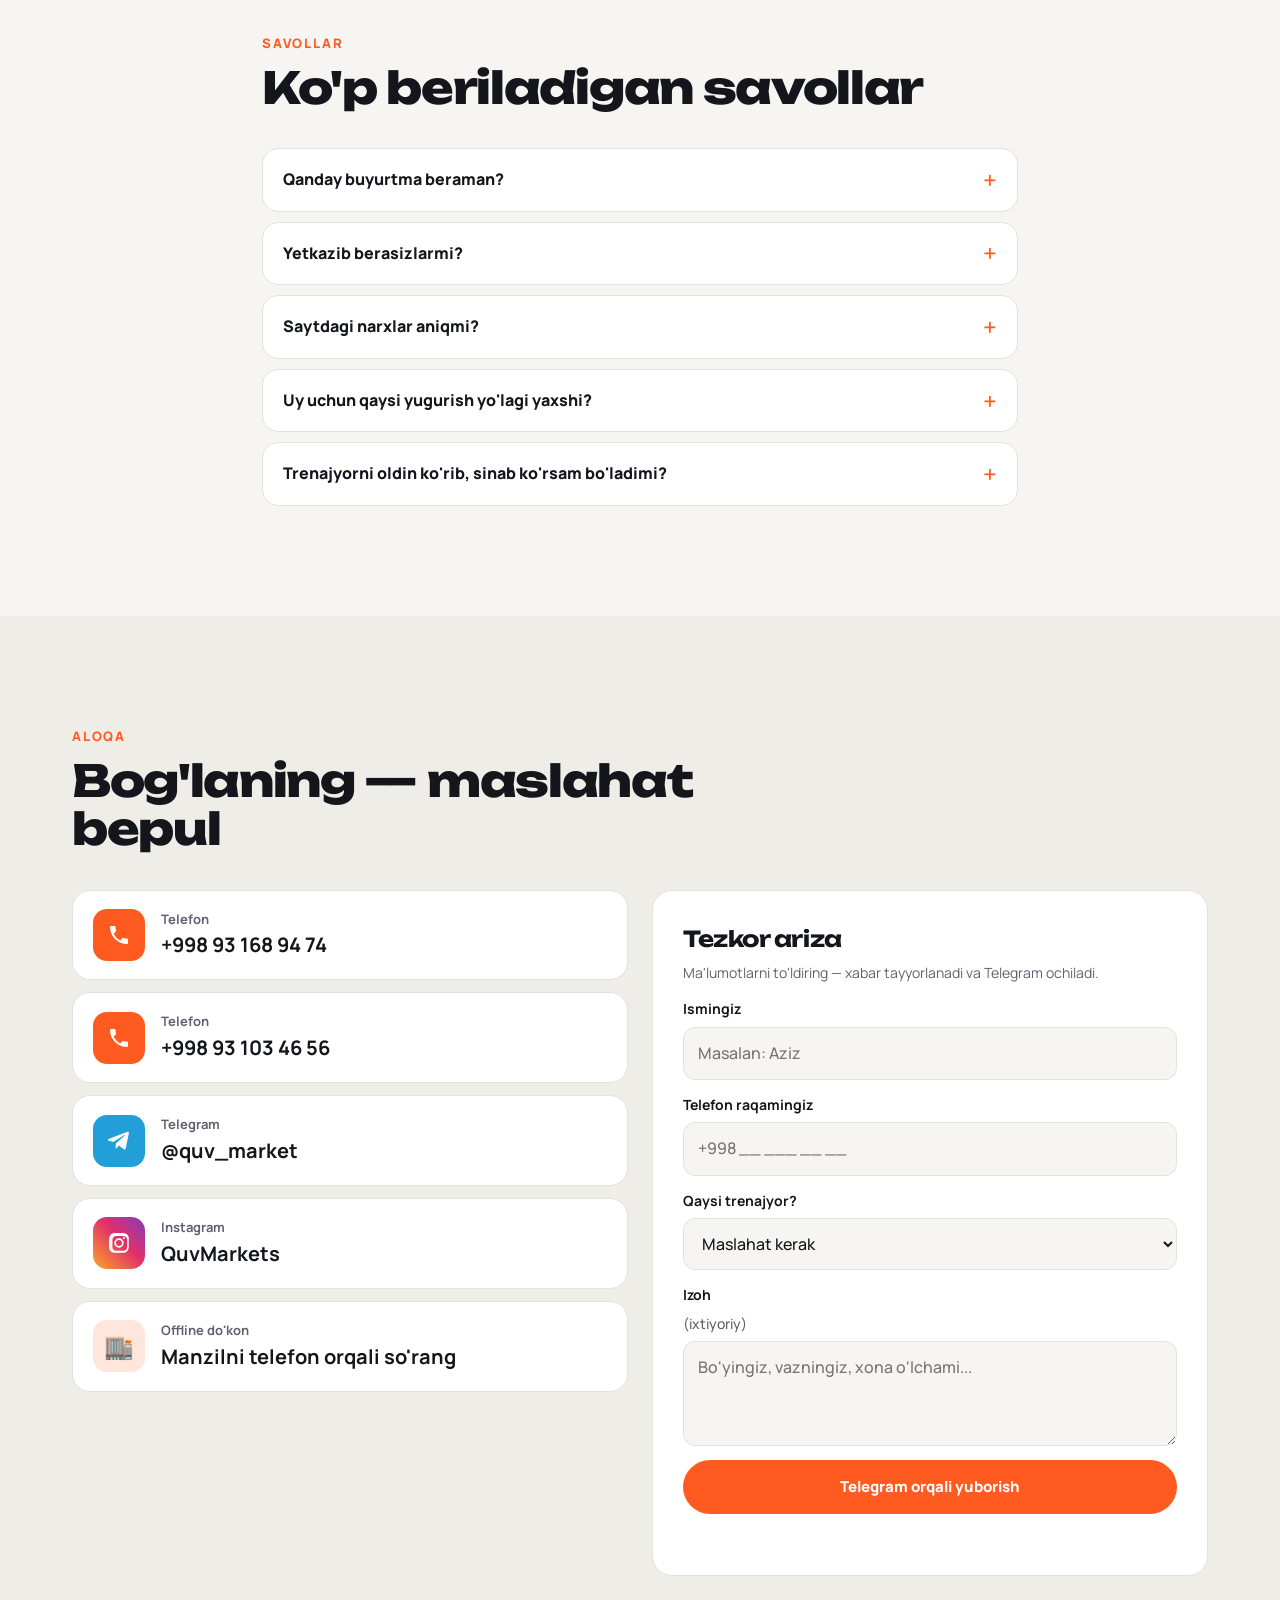
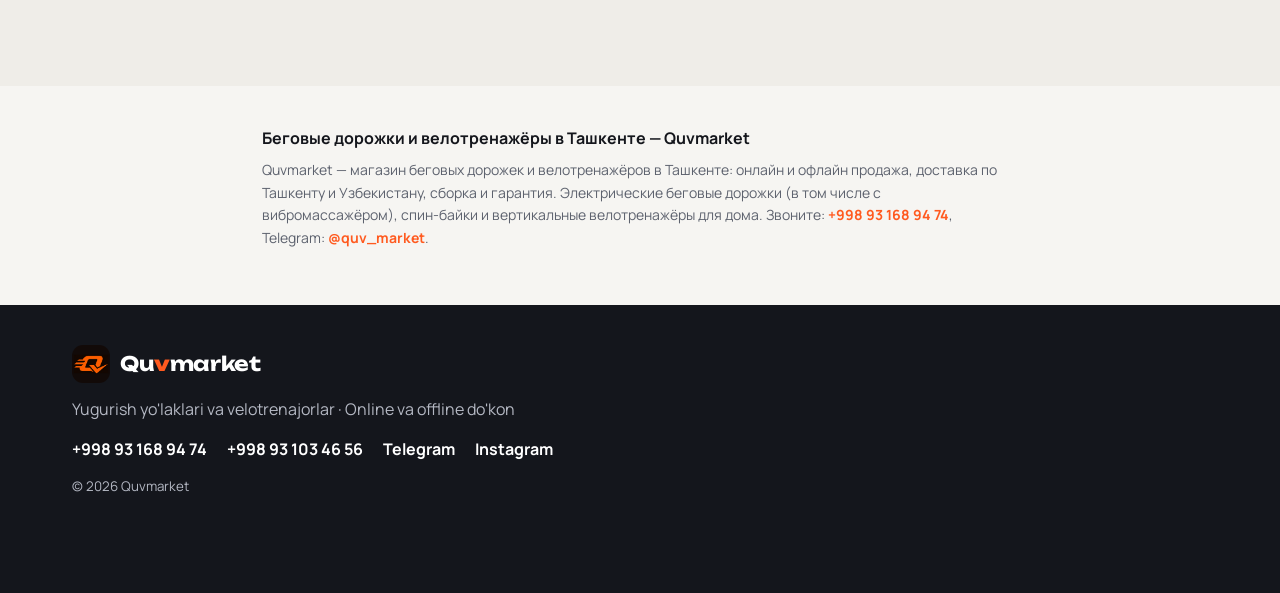
==== commit 41f94d43: "Quvmarket: add RUNEX Air-Bike (4 700 000) Co-Authored-By: Claude Sonnet 5.5 <noreply@anthropic.com> " ====
--- a/quvmarkets/index.html
+++ b/quvmarkets/index.html
@@ -34,7 +34,7 @@
     "logo": "https://gaybu11a.github.io/kostafit-site/quvmarkets/img/logo.jpg",
     "image": "https://gaybu11a.github.io/kostafit-site/quvmarkets/img/products/yugurish-yolagi-t900.jpg",
     "telephone": ["+998931689474", "+998931034656"],
-    "priceRange": "1 390 000 – 4 490 000 so'm",
+    "priceRange": "1 390 000 – 4 700 000 so'm",
     "currenciesAccepted": "UZS",
     "sameAs": ["https://t.me/quv_market", "https://www.instagram.com/quvmarkets/"],
     "address": { "@type": "PostalAddress", "addressLocality": "Toshkent", "addressCountry": "UZ" },
@@ -197,6 +197,16 @@
             <h3>Spin velotrenajor RUNEX N5</h3>
             <ul class="specs"><li>200 kg gacha</li><li>Mustahkam ramka, uy va zal uchun</li><li>O'rindiq va rul balandligi sozlanadi</li></ul>
             <div class="card__foot"><p class="price">4 490 000 <small>so'm</small></p><button class="btn btn--sm order">Buyurtma</button></div>
+          </div>
+        </article>
+
+        <article class="card" data-cat="bike" data-price="4700000">
+          <div class="card__img"><img src="img/products/runex-air-bike.jpg" alt="RUNEX Air-Bike havo velotrenajori" loading="lazy" width="900" height="1200"></div>
+          <div class="card__body">
+            <p class="card__cat">Velotrenajor</p>
+            <h3>Air-Bike RUNEX (havo qarshiligi)</h3>
+            <ul class="specs"><li>200 kg gacha</li><li>Qo'l va oyoq birga ishlaydi</li><li>Krossfit va HIIT mashg'ulotlari uchun</li></ul>
+            <div class="card__foot"><p class="price">4 700 000 <small>so'm</small></p><button class="btn btn--sm order">Buyurtma</button></div>
           </div>
         </article>
 
